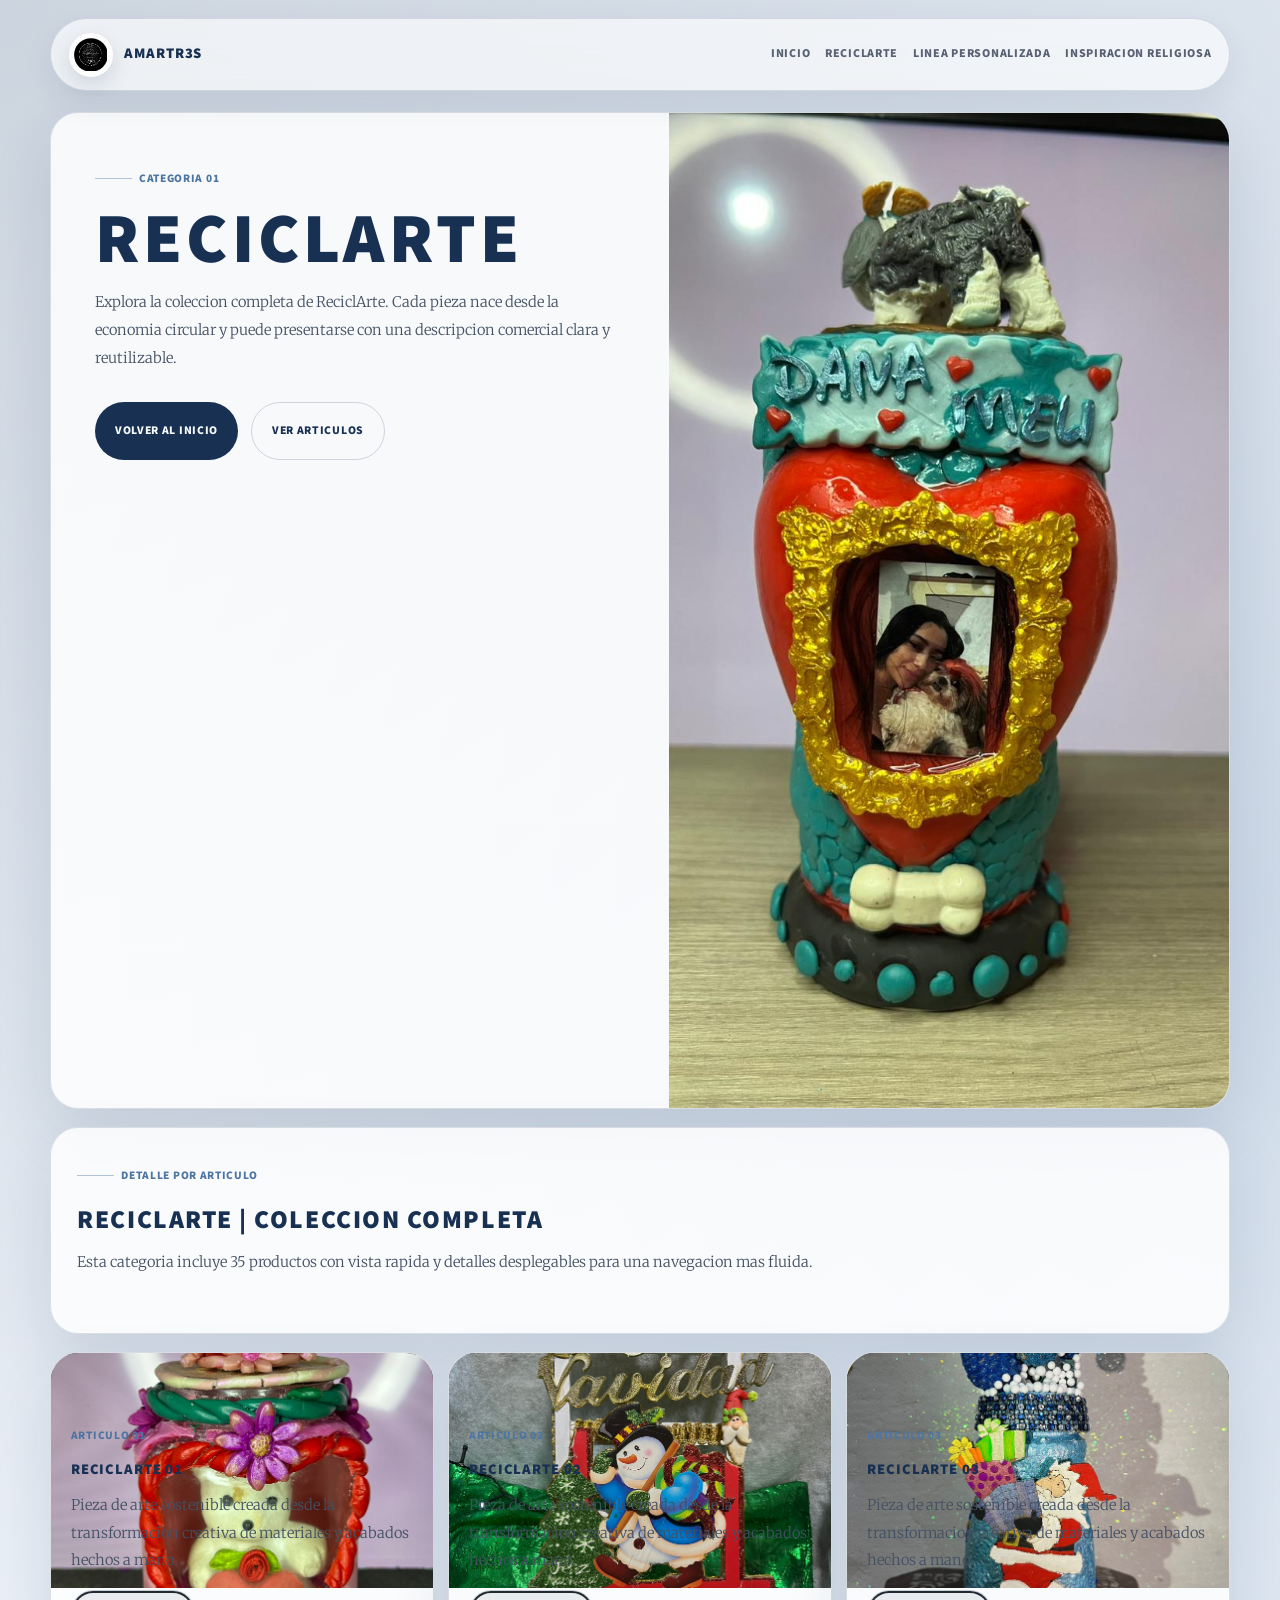
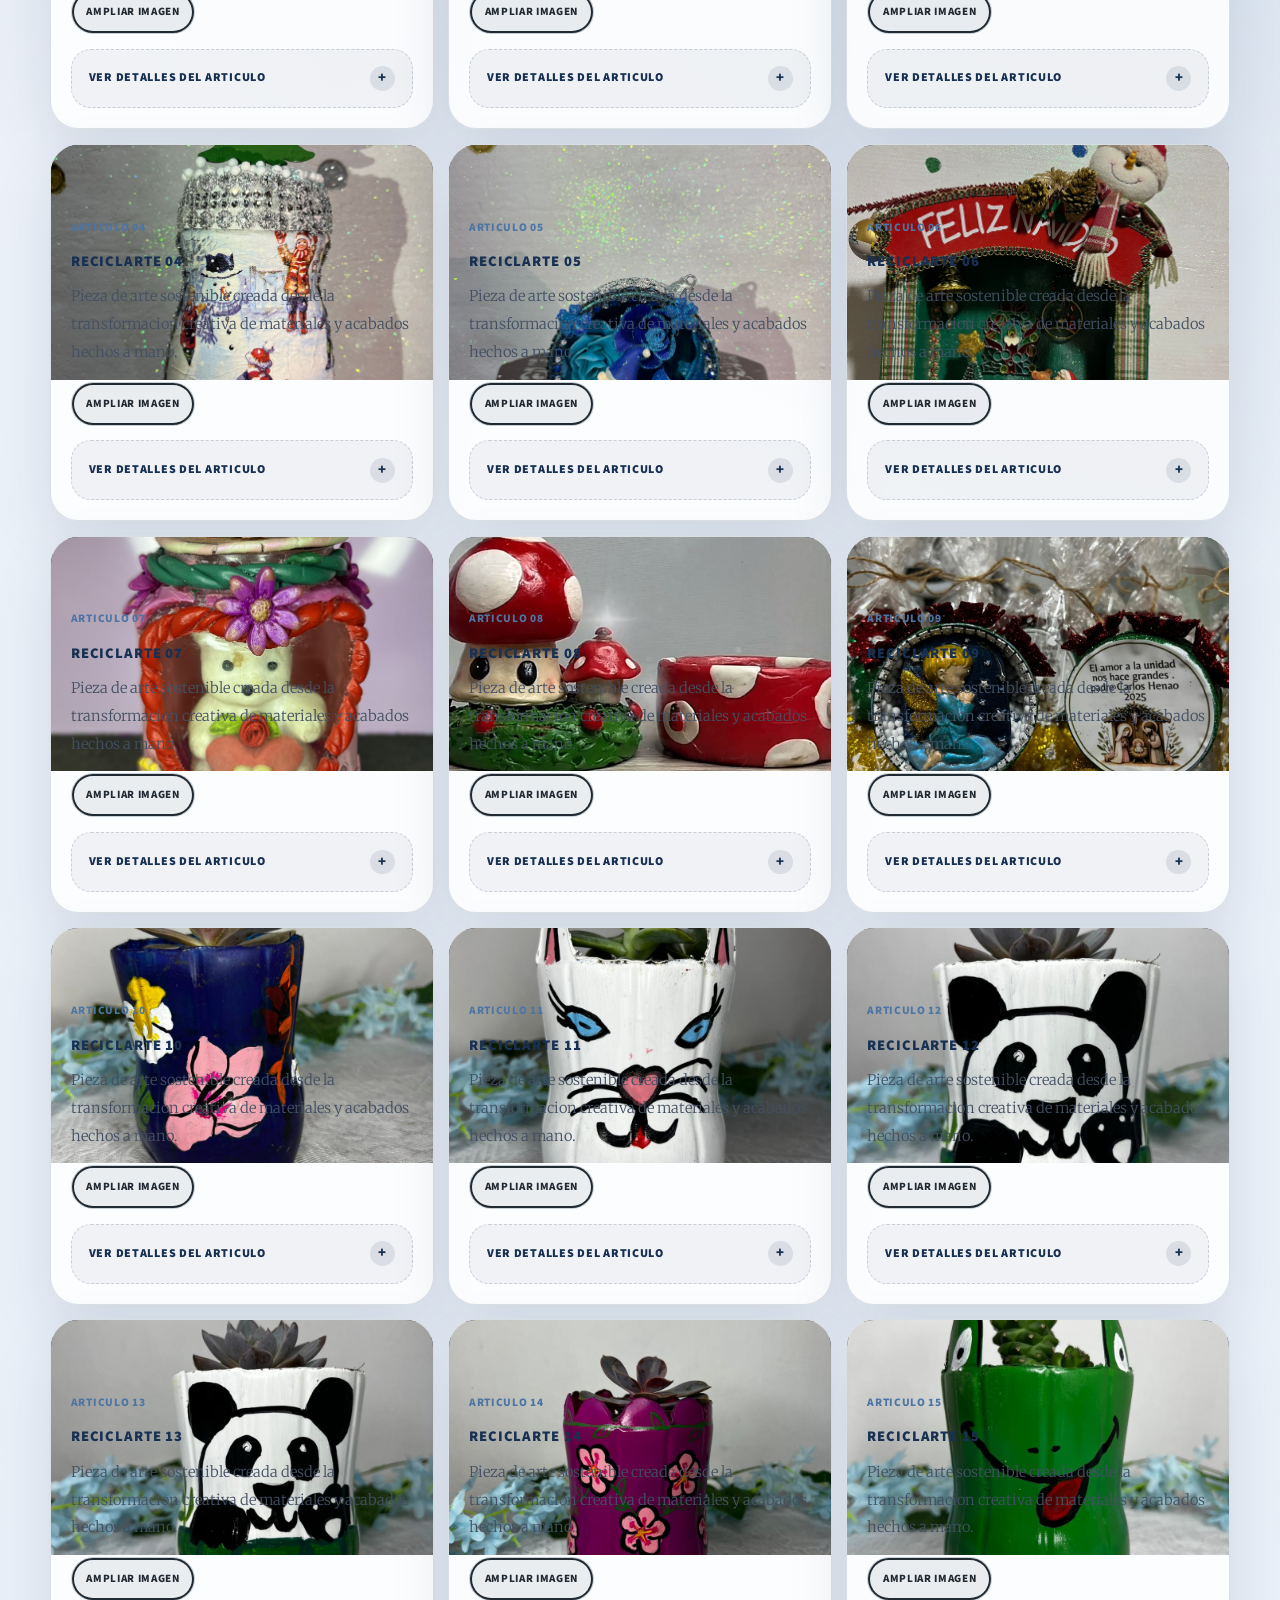
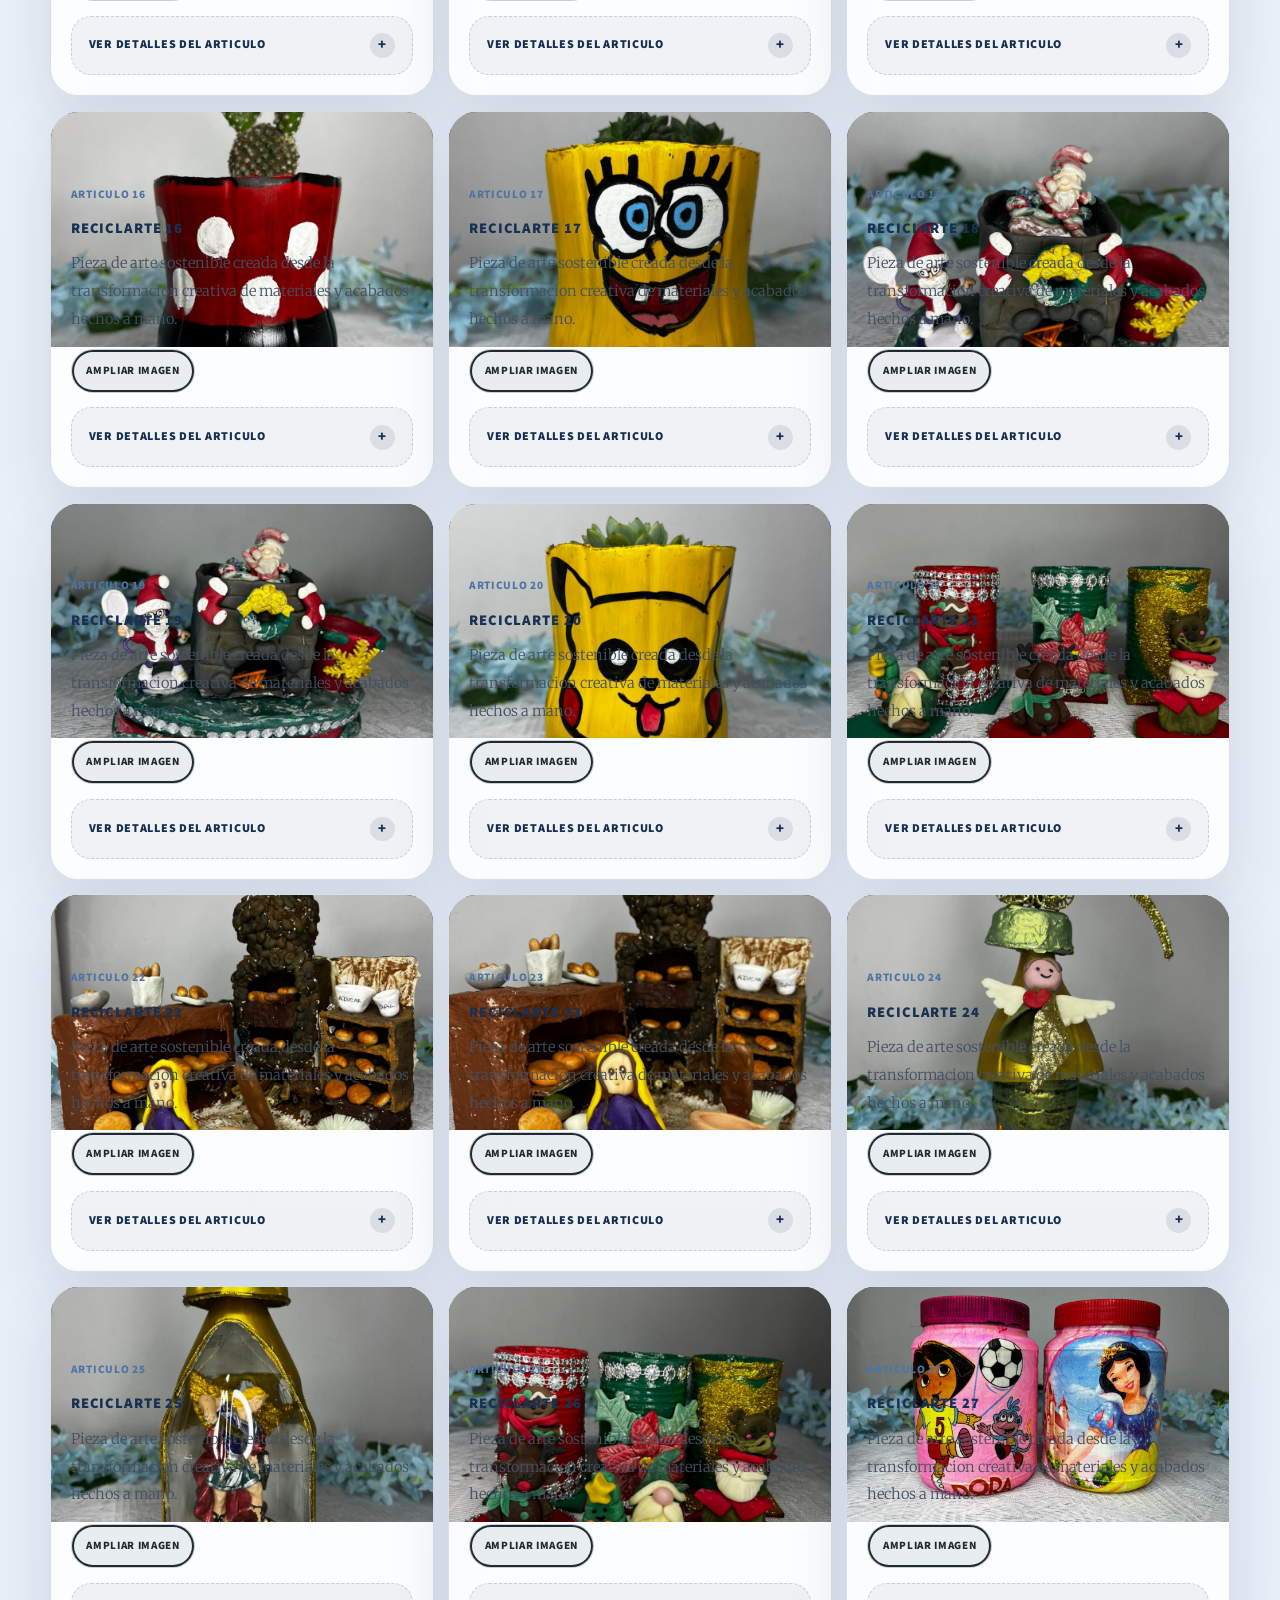
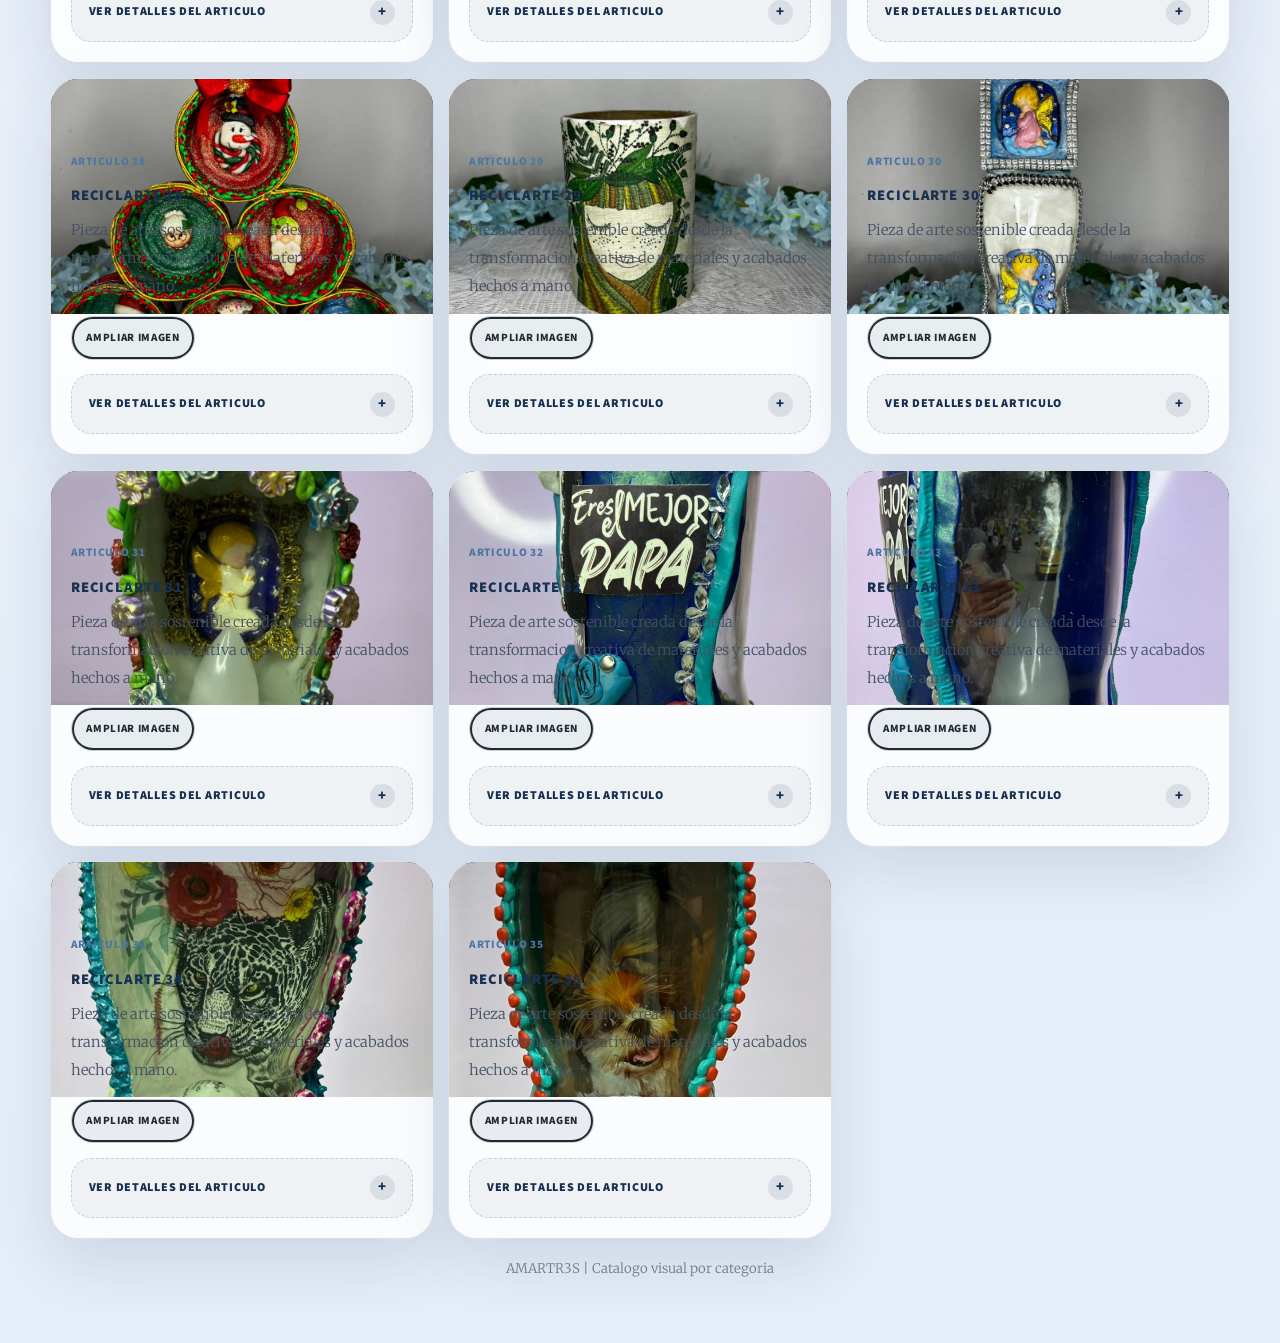
==== catalogo.html @ 3b6bc99e "Refine product details flow" ====
<!DOCTYPE HTML>
<html>
    <head>
        <title>AMARTR3S | Catalogo</title>
        <meta charset="utf-8" />
        <meta name="viewport" content="width=device-width, initial-scale=1, user-scalable=no" />
        <meta
            name="description"
            content="Catalogos por categoria de AMARTR3S con galeria completa y espacio para describir cada articulo."
        />
        <link rel="stylesheet" href="assets/css/main.css" />
        <noscript><link rel="stylesheet" href="assets/css/noscript.css" /></noscript>
        <style>
            :root {
                --bg-top: #eef3f9;
                --bg-bottom: #e5edf8;
                --navy: #183153;
                --blue: #4d75a3;
                --ink: #1e2430;
                --muted: #596273;
                --card: rgba(255, 255, 255, 0.84);
                --line: rgba(24, 49, 83, 0.14);
                --shadow: 0 24px 60px rgba(24, 49, 83, 0.12);
                --radius: 28px;
            }

            html {
                scroll-behavior: smooth;
            }

            body {
                background:
                    radial-gradient(circle at top left, rgba(24, 49, 83, 0.16), transparent 28%),
                    radial-gradient(circle at right 15%, rgba(77, 117, 163, 0.18), transparent 26%),
                    linear-gradient(180deg, var(--bg-top) 0%, var(--bg-bottom) 100%);
                color: var(--ink);
            }

            body,
            input,
            textarea {
                font-family: "Merriweather", Georgia, serif;
            }

            h1,
            h2,
            h3,
            h4,
            .brand,
            .nav-link,
            .section-tag,
            .item-index,
            .back-link {
                font-family: "Source Sans Pro", Helvetica, sans-serif;
                letter-spacing: 0.06em;
                text-transform: uppercase;
            }

            a {
                border-bottom: 0;
            }

            p {
                text-align: left;
            }

            #wrapper {
                background: transparent;
            }

            .shell {
                width: min(1180px, calc(100% - 2.2rem));
                margin: 0 auto;
                padding: 1.2rem 0 4rem 0;
            }

            .topbar {
                display: flex;
                align-items: center;
                justify-content: space-between;
                flex-wrap: wrap;
                gap: 1rem;
                margin-bottom: 1.4rem;
                padding: 0.95rem 1.2rem;
                border: 1px solid var(--line);
                border-radius: 999px;
                background: rgba(255, 255, 255, 0.64);
                backdrop-filter: blur(12px);
                box-shadow: 0 12px 30px rgba(24, 49, 83, 0.08);
            }

            .brand {
                display: inline-flex;
                align-items: center;
                gap: 0.8rem;
                color: var(--navy);
                font-size: 1rem;
                font-weight: 900;
            }

            .brand img {
                width: 3rem;
                height: 3rem;
                object-fit: contain;
                border-radius: 999px;
                background: rgba(255, 255, 255, 0.85);
                padding: 0.35rem;
                box-shadow: 0 8px 20px rgba(24, 49, 83, 0.14);
            }

            .nav {
                display: flex;
                gap: 1rem;
                flex-wrap: wrap;
                justify-content: flex-end;
            }

            .nav-link {
                color: var(--muted);
                font-size: 0.82rem;
                font-weight: 800;
            }

            .nav-link:hover {
                color: var(--navy);
            }

            .hero,
            .intro-card,
            .item-card {
                background: var(--card);
                border: 1px solid var(--line);
                border-radius: var(--radius);
                box-shadow: var(--shadow);
            }

            .hero {
                display: grid;
                grid-template-columns: 1.05fr 0.95fr;
                overflow: hidden;
                margin-bottom: 1.25rem;
            }

            .hero-copy {
                padding: 3rem;
            }

            .hero-cover img {
                width: 100%;
                height: 100%;
                min-height: 24rem;
                object-fit: cover;
                display: block;
            }

            .section-tag {
                display: inline-flex;
                align-items: center;
                gap: 0.5rem;
                margin-bottom: 1rem;
                color: var(--blue);
                font-size: 0.78rem;
                font-weight: 800;
            }

            .section-tag:before {
                content: "";
                width: 2.5rem;
                height: 1px;
                background: rgba(77, 117, 163, 0.42);
            }

            .hero h1 {
                margin-bottom: 1rem;
                color: var(--navy);
                font-size: clamp(2.3rem, 6vw, 4.8rem);
                line-height: 0.96;
            }

            .hero p,
            .intro-card p,
            .item-card p,
            .detail-points li {
                color: #435063;
                line-height: 1.9;
            }

            .hero-actions {
                display: flex;
                gap: 0.9rem;
                flex-wrap: wrap;
                margin-top: 1.6rem;
            }

            .back-link {
                display: inline-flex;
                align-items: center;
                justify-content: center;
                padding: 0.95rem 1.35rem;
                border-radius: 999px;
                background: var(--navy);
                color: #f8fbff;
                font-size: 0.8rem;
                font-weight: 800;
            }

            .back-link.secondary {
                background: transparent;
                color: var(--navy);
                border: 1px solid rgba(24, 49, 83, 0.18);
            }

            .intro-card {
                padding: 1.8rem;
                margin-bottom: 1.25rem;
            }

            .items-grid {
                display: grid;
                grid-template-columns: repeat(3, minmax(0, 1fr));
                gap: 1rem;
            }

            .item-card {
                overflow: hidden;
                transition: transform 0.2s ease, box-shadow 0.2s ease;
            }

            .item-card:hover {
                transform: translateY(-4px);
                box-shadow: 0 22px 48px rgba(24, 49, 83, 0.16);
            }

            .item-media {
                display: block;
                width: 100%;
                padding: 0;
                border: 0;
                background: transparent;
                cursor: zoom-in;
            }

            .item-card img {
                width: 100%;
                height: 16rem;
                object-fit: cover;
                display: block;
            }

            .item-media:hover img,
            .item-media:focus img {
                transform: scale(1.02);
            }

            .item-body {
                padding: 1.35rem;
            }

            .item-index {
                display: inline-block;
                margin-bottom: 0.7rem;
                color: var(--blue);
                font-size: 0.78rem;
                font-weight: 800;
            }

            .item-card h3 {
                margin-bottom: 0.7rem;
                color: var(--navy);
                font-size: 1rem;
            }

            .item-summary {
                margin: 0;
                color: #4d5c72;
            }

            .item-actions {
                display: flex;
                flex-wrap: wrap;
                gap: 0.75rem;
                margin-top: 1rem;
            }

            .item-view {
                display: inline-flex;
                align-items: center;
                justify-content: center;
                padding: 0.8rem 1rem;
                border-radius: 999px;
                border: 1px solid rgba(24, 49, 83, 0.16);
                background: rgba(24, 49, 83, 0.08);
                color: var(--navy);
                font-family: "Source Sans Pro", Helvetica, sans-serif;
                font-size: 0.76rem;
                font-weight: 800;
                letter-spacing: 0.06em;
                text-transform: uppercase;
                cursor: pointer;
            }

            .item-view:hover,
            .item-view:focus {
                background: rgba(24, 49, 83, 0.14);
            }

            .item-details {
                margin-top: 1rem;
                border-radius: 20px;
                background: rgba(24, 49, 83, 0.05);
                border: 1px dashed rgba(24, 49, 83, 0.18);
                overflow: hidden;
            }

            .item-details summary {
                display: flex;
                align-items: center;
                justify-content: space-between;
                gap: 0.75rem;
                padding: 1rem 1.15rem;
                cursor: pointer;
                color: var(--navy);
                font-size: 0.82rem;
                font-weight: 900;
                font-family: "Source Sans Pro", Helvetica, sans-serif;
                letter-spacing: 0.06em;
                text-transform: uppercase;
            }

            .item-details summary::-webkit-details-marker {
                display: none;
            }

            .item-details summary::after {
                content: "+";
                flex-shrink: 0;
                width: 1.7rem;
                height: 1.7rem;
                border-radius: 999px;
                background: rgba(24, 49, 83, 0.1);
                display: inline-flex;
                align-items: center;
                justify-content: center;
                font-size: 1rem;
                line-height: 1;
            }

            .item-details[open] summary::after {
                content: "-";
            }

            .detail-points {
                margin: 0;
                padding: 0 1.2rem 1.15rem 2.2rem;
            }

            .detail-points li {
                margin-bottom: 0.65rem;
            }

            .detail-points li:last-child {
                margin-bottom: 0;
            }

            .modal-shell {
                position: fixed;
                inset: 0;
                display: none;
                align-items: center;
                justify-content: center;
                padding: 1.2rem;
                background: rgba(10, 18, 34, 0.74);
                z-index: 1000;
            }

            .modal-shell.active {
                display: flex;
            }

            .modal-panel {
                width: min(1180px, 100%);
                max-height: calc(100vh - 2.4rem);
                display: grid;
                grid-template-columns: 1.18fr 0.82fr;
                overflow: hidden;
                border-radius: 32px;
                background: rgba(255, 255, 255, 0.96);
                box-shadow: 0 30px 80px rgba(8, 14, 28, 0.34);
            }

            .modal-visual {
                background: #0f1f37;
                display: flex;
                align-items: center;
                justify-content: center;
                padding: 1rem;
            }

            .modal-visual img {
                width: 100%;
                height: 100%;
                max-height: calc(100vh - 5rem);
                object-fit: contain;
                border-radius: 24px;
            }

            .modal-copy {
                padding: 1.8rem;
                overflow: auto;
                position: relative;
            }

            .modal-close {
                position: absolute;
                top: 1rem;
                right: 1rem;
                width: 2.5rem;
                height: 2.5rem;
                border: 0;
                border-radius: 999px;
                background: rgba(24, 49, 83, 0.1);
                color: var(--navy);
                font-size: 1.2rem;
                cursor: pointer;
            }

            .modal-copy h2 {
                margin-bottom: 0.8rem;
                color: var(--navy);
            }

            .modal-copy p {
                color: #48576d;
            }

            .detail-list {
                display: grid;
                gap: 0.85rem;
                margin-top: 1.2rem;
            }

            .detail-box {
                padding: 1rem 1.1rem;
                border-radius: 20px;
                background: rgba(24, 49, 83, 0.05);
                border: 1px solid rgba(24, 49, 83, 0.1);
            }

            .detail-box h4 {
                margin-bottom: 0.45rem;
                color: var(--navy);
                font-size: 0.82rem;
                font-weight: 900;
            }

            .footer-note {
                padding-top: 1rem;
                color: rgba(30, 36, 48, 0.56);
                text-align: center;
                font-size: 0.9rem;
            }

            @media screen and (max-width: 1080px) {
                .items-grid {
                    grid-template-columns: repeat(2, minmax(0, 1fr));
                }
            }

            @media screen and (max-width: 900px) {
                .hero {
                    grid-template-columns: 1fr;
                }

                .hero-copy {
                    padding: 2rem;
                }

                .modal-panel {
                    grid-template-columns: 1fr;
                }

                .modal-visual img {
                    max-height: 44vh;
                }
            }

            @media screen and (max-width: 640px) {
                .shell {
                    width: min(100% - 1.1rem, 1180px);
                }

                .topbar {
                    border-radius: 26px;
                    padding: 1rem;
                    justify-content: center;
                }

                .nav {
                    justify-content: center;
                }

                .items-grid {
                    grid-template-columns: 1fr;
                }

                .item-card img,
                .hero-cover img {
                    height: 13rem;
                    min-height: 13rem;
                }
            }
        </style>
    </head>
    <body class="is-preload">
        <div id="wrapper">
            <div class="shell">
                <header class="topbar">
                    <a class="brand" href="index.html">
                        <img src="images/Logo/AMARTR3S.png" alt="Logo AMARTR3S" />
                        <span>AMARTR3S</span>
                    </a>
                    <nav class="nav">
                        <a class="nav-link" href="index.html">Inicio</a>
                        <a class="nav-link" href="catalogo.html?categoria=reciclarte">ReciclArte</a>
                        <a class="nav-link" href="catalogo.html?categoria=personalizada">Linea personalizada</a>
                        <a class="nav-link" href="catalogo.html?categoria=religiosa">Inspiracion religiosa</a>
                    </nav>
                </header>

                <main>
                    <section class="hero">
                        <div class="hero-copy">
                            <span class="section-tag" id="heroTag">Categoria</span>
                            <h1 id="heroTitle">Catalogo AMARTR3S</h1>
                            <p id="heroText">
                                Aqui se mostraran todas las piezas de la categoria seleccionada.
                            </p>
                            <div class="hero-actions">
                                <a class="back-link" href="index.html">Volver al inicio</a>
                                <a class="back-link secondary" href="#articulos">Ver articulos</a>
                            </div>
                        </div>
                        <div class="hero-cover">
                            <img id="heroImage" src="images/Logo/AMARTR3S.png" alt="Portada del catalogo" />
                        </div>
                    </section>

                    <section class="intro-card">
                        <span class="section-tag">Detalle por articulo</span>
                        <h2 id="introTitle" style="margin-bottom: 0.8rem; color: var(--navy);">Coleccion completa</h2>
                        <p id="introText">
                            Cada producto presenta una vista mas ligera y te permite desplegar
                            sus detalles solo cuando quieras revisar mas informacion.
                        </p>
                    </section>

                    <section id="articulos" class="items-grid"></section>
                </main>

                <div class="modal-shell" id="imageModal" aria-hidden="true">
                    <div class="modal-panel">
                        <div class="modal-visual">
                            <img id="modalImage" src="" alt="" />
                        </div>
                        <div class="modal-copy">
                            <button class="modal-close" id="modalClose" type="button" aria-label="Cerrar">×</button>
                            <span class="section-tag" id="modalTag">Articulo</span>
                            <h2 id="modalTitle">Detalle</h2>
                            <p id="modalSummary"></p>
                            <div class="detail-list">
                                <div class="detail-box">
                                    <h4>Materiales</h4>
                                    <p id="modalMaterials"></p>
                                </div>
                                <div class="detail-box">
                                    <h4>Presentacion</h4>
                                    <p id="modalPresentation"></p>
                                </div>
                                <div class="detail-box">
                                    <h4>Personalizacion</h4>
                                    <p id="modalCustomization"></p>
                                </div>
                                <div class="detail-box">
                                    <h4>Nota editable</h4>
                                    <p id="modalNote"></p>
                                </div>
                            </div>
                        </div>
                    </div>
                </div>

                <div class="footer-note">
                    AMARTR3S | Catalogo visual por categoria
                </div>
            </div>
        </div>

        <script src="assets/js/catalog-data.js"></script>
        <script>
            var categories = window.AMARTR3S_DATA.categories;
            var params = new URLSearchParams(window.location.search);
            var categoryKey = params.get("categoria") || "reciclarte";
            var activeCatalog = categories[categoryKey] || categories.reciclarte;

            document.title = "AMARTR3S | " + activeCatalog.title;
            document.getElementById("heroTag").textContent = activeCatalog.tag;
            document.getElementById("heroTitle").textContent = activeCatalog.title;
            document.getElementById("heroText").textContent = activeCatalog.description;
            document.getElementById("introTitle").textContent = activeCatalog.title + " | Coleccion completa";
            document.getElementById("introText").textContent =
                "Esta categoria incluye " +
                activeCatalog.items.length +
                " productos con vista rapida y detalles desplegables para una navegacion mas fluida.";
            document.getElementById("heroImage").src = activeCatalog.cover;
            document.getElementById("heroImage").alt = "Portada " + activeCatalog.title;

            var itemsGrid = document.getElementById("articulos");
            var modal = document.getElementById("imageModal");
            var modalClose = document.getElementById("modalClose");
            var modalImage = document.getElementById("modalImage");
            var modalTag = document.getElementById("modalTag");
            var modalTitle = document.getElementById("modalTitle");
            var modalSummary = document.getElementById("modalSummary");
            var modalMaterials = document.getElementById("modalMaterials");
            var modalPresentation = document.getElementById("modalPresentation");
            var modalCustomization = document.getElementById("modalCustomization");
            var modalNote = document.getElementById("modalNote");

            function openModal(item, index) {
                modal.classList.add("active");
                modal.setAttribute("aria-hidden", "false");
                modalImage.src = item.file;
                modalImage.alt = item.name;
                modalTag.textContent = "Articulo " + String(index + 1).padStart(2, "0");
                modalTitle.textContent = item.name;
                modalSummary.textContent = item.summary;
                modalMaterials.textContent = item.materials;
                modalPresentation.textContent = item.presentation;
                modalCustomization.textContent = item.customization;
                modalNote.textContent = item.note;
            }

            function closeModal() {
                modal.classList.remove("active");
                modal.setAttribute("aria-hidden", "true");
                modalImage.src = "";
            }

            activeCatalog.items.forEach(function (item, index) {
                var article = document.createElement("article");
                article.className = "item-card";

                article.innerHTML =
                    '<button class="item-media" type="button" aria-label="Ampliar imagen de ' +
                    item.name +
                    '">' +
                    '<img src="' +
                    item.file +
                    '" alt="' +
                    item.name +
                    '" />' +
                    "</button>" +
                    '<div class="item-body">' +
                    '<span class="item-index">Articulo ' +
                    String(index + 1).padStart(2, "0") +
                    "</span>" +
                    "<h3>" +
                    item.name +
                    "</h3>" +
                    '<p class="item-summary">' +
                    item.summary +
                    "</p>" +
                    '<div class="item-actions">' +
                    '<button class="item-view" type="button">Ampliar imagen</button>' +
                    "</div>" +
                    '<details class="item-details">' +
                    "<summary>Ver detalles del articulo</summary>" +
                    '<ul class="detail-points">' +
                    "<li>" +
                    item.materials +
                    "</li>" +
                    "<li>" +
                    item.presentation +
                    "</li>" +
                    "<li>" +
                    item.customization +
                    "</li>" +
                    "<li>" +
                    item.note +
                    "</li>" +
                    "</ul>" +
                    "</details>" +
                    "</div>";

                article.querySelector(".item-media").addEventListener("click", function () {
                    openModal(item, index);
                });

                article.querySelector(".item-view").addEventListener("click", function () {
                    openModal(item, index);
                });

                itemsGrid.appendChild(article);
            });

            modalClose.addEventListener("click", closeModal);

            modal.addEventListener("click", function (event) {
                if (event.target === modal) {
                    closeModal();
                }
            });

            document.addEventListener("keydown", function (event) {
                if (event.key === "Escape" && modal.classList.contains("active")) {
                    closeModal();
                }
            });
        </script>

        <script src="assets/js/jquery.min.js"></script>
        <script src="assets/js/jquery.scrollex.min.js"></script>
        <script src="assets/js/jquery.scrolly.min.js"></script>
        <script src="assets/js/browser.min.js"></script>
        <script src="assets/js/breakpoints.min.js"></script>
        <script src="assets/js/util.js"></script>
        <script src="assets/js/main.js"></script>
    </body>
</html>
---- assets/css/main.css ----
@import url(fontawesome-all.min.css);
@import url("https://fonts.googleapis.com/css?family=Merriweather:300,700,300italic,700italic|Source+Sans+Pro:900");

/*
	Massively by HTML5 UP
	html5up.net | @ajlkn
	Free for personal and commercial use under the CCA 3.0 license (html5up.net/license)
*/

html, body, div, span, applet, object,
iframe, h1, h2, h3, h4, h5, h6, p, blockquote,
pre, a, abbr, acronym, address, big, cite,
code, del, dfn, em, img, ins, kbd, q, s, samp,
small, strike, strong, sub, sup, tt, var, b,
u, i, center, dl, dt, dd, ol, ul, li, fieldset,
form, label, legend, table, caption, tbody,
tfoot, thead, tr, th, td, article, aside,
canvas, details, embed, figure, figcaption,
footer, header, hgroup, menu, nav, output, ruby,
section, summary, time, mark, audio, video {
	margin: 0;
	padding: 0;
	border: 0;
	font-size: 100%;
	font: inherit;
	vertical-align: baseline;}

article, aside, details, figcaption, figure,
footer, header, hgroup, menu, nav, section {
	display: block;}

body {
	line-height: 1;
}

ol, ul {
	list-style: none;
}

blockquote, q {
	quotes: none;
}

	blockquote:before, blockquote:after, q:before, q:after {
		content: '';
		content: none;
	}

table {
	border-collapse: collapse;
	border-spacing: 0;
}

body {
	-webkit-text-size-adjust: none;
}

mark {
	background-color: transparent;
	color: inherit;
}

input::-moz-focus-inner {
	border: 0;
	padding: 0;
}

input, select, textarea {
	-moz-appearance: none;
	-webkit-appearance: none;
	-ms-appearance: none;
	appearance: none;
}

/* Basic */

	@-ms-viewport {
		width: device-width;
	}

	body {
		-ms-overflow-style: scrollbar;
	}

	@media screen and (max-width: 480px) {

		html, body {
			min-width: 320px;
		}

	}

	html {
		box-sizing: border-box;
	}

	*, *:before, *:after {
		box-sizing: inherit;
	}

	body {
		background-color: #1e252d;
	}

		body.is-preload *, body.is-preload *:before, body.is-preload *:after {
			-moz-animation: none !important;
			-webkit-animation: none !important;
			-ms-animation: none !important;
			animation: none !important;
			-moz-transition: none !important;
			-webkit-transition: none !important;
			-ms-transition: none !important;
			transition: none !important;
		}

/* Type */

	html {
		font-size: 16pt;
	}

		@media screen and (max-width: 1680px) {

			html {
				font-size: 12pt;
			}

		}

		@media screen and (max-width: 1280px) {

			html {
				font-size: 11pt;
			}

		}

		@media screen and (max-width: 360px) {

			html {
				font-size: 10pt;
			}

		}

	body {
		color: #212931;
	}

	body, input, select, textarea {
		font-family: "Merriweather", Georgia, serif;
		font-weight: 300;
		font-size: 1rem;
		line-height: 2.375;
	}

	a {
		-moz-transition: color 0.2s ease-in-out, background-color 0.2s ease-in-out, border-color 0.2s ease-in-out, box-shadow 0.2s ease-in-out;
		-webkit-transition: color 0.2s ease-in-out, background-color 0.2s ease-in-out, border-color 0.2s ease-in-out, box-shadow 0.2s ease-in-out;
		-ms-transition: color 0.2s ease-in-out, background-color 0.2s ease-in-out, border-color 0.2s ease-in-out, box-shadow 0.2s ease-in-out;
		transition: color 0.2s ease-in-out, background-color 0.2s ease-in-out, border-color 0.2s ease-in-out, box-shadow 0.2s ease-in-out;
		border-bottom: dotted 1px;
		text-decoration: none;
	}

		a:hover {
			border-bottom-color: transparent;
		}

	strong, b {
		font-weight: 600;
	}

	em, i {
		font-style: italic;
	}

	p {
		text-align: justify;
		margin: 0 0 2rem 0;
	}

	h1, h2, h3, h4, h5, h6 {
		font-family: "Source Sans Pro", Helvetica, sans-serif;
		font-weight: 900;
		line-height: 1.5;
		letter-spacing: 0.075em;
		text-transform: uppercase;
		margin: 0 0 1rem 0;
	}

		h1 a, h2 a, h3 a, h4 a, h5 a, h6 a {
			border-bottom: 0;
			color: inherit;
			text-decoration: none;
		}

	h1 {
		font-size: 4rem;
		line-height: 1.1;
		margin: 0 0 2rem 0;
	}

	h2 {
		font-size: 1.75rem;
		line-height: 1.3;
		margin: 0 0 1.5rem 0;
	}

	h3 {
		font-size: 1.25rem;
		margin: 0 0 1.5rem 0;
	}

	h4 {
		font-size: 1rem;
	}

	h5 {
		font-size: 0.9rem;
	}

	h6 {
		font-size: 0.8rem;
	}

	sub {
		font-size: 0.8rem;
		position: relative;
		top: 0.5rem;
	}

	sup {
		font-size: 0.8rem;
		position: relative;
		top: -0.5rem;
	}

	blockquote {
		border-left: solid 4px;
		font-style: italic;
		margin: 0 0 2rem 0;
		padding: 0.5rem 0 0.5rem 2rem;
	}

	code {
		border: solid 2px;
		font-family: "Courier New", monospace;
		font-size: 0.9rem;
		margin: 0 0.25rem;
		padding: 0.25rem 0.65rem;
	}

	pre {
		-webkit-overflow-scrolling: touch;
		font-family: "Courier New", monospace;
		font-size: 0.9rem;
		margin: 0 0 2rem 0;
	}

		pre code {
			display: block;
			line-height: 1.75;
			padding: 1rem 1.5rem;
			overflow-x: auto;
		}

	hr {
		border: 0;
		border-bottom: solid 2px;
		margin: 3rem 0;
	}

		hr.major {
			margin: 5rem 0;
		}

	.align-left {
		text-align: left;
	}

	.align-center {
		text-align: center;
	}

	.align-right {
		text-align: right;
	}

	input, select, textarea {
		color: #212931;
	}

	a {
		color: #212931;
		border-bottom-color: rgba(33, 41, 49, 0.5);
	}

		a:hover {
			border-bottom-color: transparent;
			color: #18bfef !important;
		}

	strong, b {
		color: #212931;
	}

	h1, h2, h3, h4, h5, h6 {
		color: #212931;
	}

	blockquote {
		border-left-color: #eeeeee;
	}

	code {
		background: rgba(220, 220, 220, 0.25);
		border-color: #eeeeee;
	}

	hr {
		border-bottom-color: #eeeeee;
	}

/* Row */

	.row {
		display: flex;
		flex-wrap: wrap;
		box-sizing: border-box;
		align-items: stretch;
	}

		.row > * {
			box-sizing: border-box;
		}

		.row.gtr-uniform > * > :last-child {
			margin-bottom: 0;
		}

		.row.aln-left {
			justify-content: flex-start;
		}

		.row.aln-center {
			justify-content: center;
		}

		.row.aln-right {
			justify-content: flex-end;
		}

		.row.aln-top {
			align-items: flex-start;
		}

		.row.aln-middle {
			align-items: center;
		}

		.row.aln-bottom {
			align-items: flex-end;
		}

		.row > .imp {
			order: -1;
		}

		.row > .col-1 {
			width: 8.33333%;
		}

		.row > .off-1 {
			margin-left: 8.33333%;
		}

		.row > .col-2 {
			width: 16.66667%;
		}

		.row > .off-2 {
			margin-left: 16.66667%;
		}

		.row > .col-3 {
			width: 25%;
		}

		.row > .off-3 {
			margin-left: 25%;
		}

		.row > .col-4 {
			width: 33.33333%;
		}

		.row > .off-4 {
			margin-left: 33.33333%;
		}

		.row > .col-5 {
			width: 41.66667%;
		}

		.row > .off-5 {
			margin-left: 41.66667%;
		}

		.row > .col-6 {
			width: 50%;
		}

		.row > .off-6 {
			margin-left: 50%;
		}

		.row > .col-7 {
			width: 58.33333%;
		}

		.row > .off-7 {
			margin-left: 58.33333%;
		}

		.row > .col-8 {
			width: 66.66667%;
		}

		.row > .off-8 {
			margin-left: 66.66667%;
		}

		.row > .col-9 {
			width: 75%;
		}

		.row > .off-9 {
			margin-left: 75%;
		}

		.row > .col-10 {
			width: 83.33333%;
		}

		.row > .off-10 {
			margin-left: 83.33333%;
		}

		.row > .col-11 {
			width: 91.66667%;
		}

		.row > .off-11 {
			margin-left: 91.66667%;
		}

		.row > .col-12 {
			width: 100%;
		}

		.row > .off-12 {
			margin-left: 100%;
		}

		.row.gtr-0 {
			margin-top: 0;
			margin-left: 0rem;
		}

			.row.gtr-0 > * {
				padding: 0 0 0 0rem;
			}

			.row.gtr-0.gtr-uniform {
				margin-top: 0rem;
			}

				.row.gtr-0.gtr-uniform > * {
					padding-top: 0rem;
				}

		.row.gtr-25 {
			margin-top: 0;
			margin-left: -0.375rem;
		}

			.row.gtr-25 > * {
				padding: 0 0 0 0.375rem;
			}

			.row.gtr-25.gtr-uniform {
				margin-top: -0.375rem;
			}

				.row.gtr-25.gtr-uniform > * {
					padding-top: 0.375rem;
				}

		.row.gtr-50 {
			margin-top: 0;
			margin-left: -0.75rem;
		}

			.row.gtr-50 > * {
				padding: 0 0 0 0.75rem;
			}

			.row.gtr-50.gtr-uniform {
				margin-top: -0.75rem;
			}

				.row.gtr-50.gtr-uniform > * {
					padding-top: 0.75rem;
				}

		.row {
			margin-top: 0;
			margin-left: -1.5rem;
		}

			.row > * {
				padding: 0 0 0 1.5rem;
			}

			.row.gtr-uniform {
				margin-top: -1.5rem;
			}

				.row.gtr-uniform > * {
					padding-top: 1.5rem;
				}

		.row.gtr-150 {
			margin-top: 0;
			margin-left: -2.25rem;
		}

			.row.gtr-150 > * {
				padding: 0 0 0 2.25rem;
			}

			.row.gtr-150.gtr-uniform {
				margin-top: -2.25rem;
			}

				.row.gtr-150.gtr-uniform > * {
					padding-top: 2.25rem;
				}

		.row.gtr-200 {
			margin-top: 0;
			margin-left: -3rem;
		}

			.row.gtr-200 > * {
				padding: 0 0 0 3rem;
			}

			.row.gtr-200.gtr-uniform {
				margin-top: -3rem;
			}

				.row.gtr-200.gtr-uniform > * {
					padding-top: 3rem;
				}

		@media screen and (max-width: 1680px) {

			.row {
				display: flex;
				flex-wrap: wrap;
				box-sizing: border-box;
				align-items: stretch;
			}

				.row > * {
					box-sizing: border-box;
				}

				.row.gtr-uniform > * > :last-child {
					margin-bottom: 0;
				}

				.row.aln-left {
					justify-content: flex-start;
				}

				.row.aln-center {
					justify-content: center;
				}

				.row.aln-right {
					justify-content: flex-end;
				}

				.row.aln-top {
					align-items: flex-start;
				}

				.row.aln-middle {
					align-items: center;
				}

				.row.aln-bottom {
					align-items: flex-end;
				}

				.row > .imp-xlarge {
					order: -1;
				}

				.row > .col-1-xlarge {
					width: 8.33333%;
				}

				.row > .off-1-xlarge {
					margin-left: 8.33333%;
				}

				.row > .col-2-xlarge {
					width: 16.66667%;
				}

				.row > .off-2-xlarge {
					margin-left: 16.66667%;
				}

				.row > .col-3-xlarge {
					width: 25%;
				}

				.row > .off-3-xlarge {
					margin-left: 25%;
				}

				.row > .col-4-xlarge {
					width: 33.33333%;
				}

				.row > .off-4-xlarge {
					margin-left: 33.33333%;
				}

				.row > .col-5-xlarge {
					width: 41.66667%;
				}

				.row > .off-5-xlarge {
					margin-left: 41.66667%;
				}

				.row > .col-6-xlarge {
					width: 50%;
				}

				.row > .off-6-xlarge {
					margin-left: 50%;
				}

				.row > .col-7-xlarge {
					width: 58.33333%;
				}

				.row > .off-7-xlarge {
					margin-left: 58.33333%;
				}

				.row > .col-8-xlarge {
					width: 66.66667%;
				}

				.row > .off-8-xlarge {
					margin-left: 66.66667%;
				}

				.row > .col-9-xlarge {
					width: 75%;
				}

				.row > .off-9-xlarge {
					margin-left: 75%;
				}

				.row > .col-10-xlarge {
					width: 83.33333%;
				}

				.row > .off-10-xlarge {
					margin-left: 83.33333%;
				}

				.row > .col-11-xlarge {
					width: 91.66667%;
				}

				.row > .off-11-xlarge {
					margin-left: 91.66667%;
				}

				.row > .col-12-xlarge {
					width: 100%;
				}

				.row > .off-12-xlarge {
					margin-left: 100%;
				}

				.row.gtr-0 {
					margin-top: 0;
					margin-left: 0rem;
				}

					.row.gtr-0 > * {
						padding: 0 0 0 0rem;
					}

					.row.gtr-0.gtr-uniform {
						margin-top: 0rem;
					}

						.row.gtr-0.gtr-uniform > * {
							padding-top: 0rem;
						}

				.row.gtr-25 {
					margin-top: 0;
					margin-left: -0.375rem;
				}

					.row.gtr-25 > * {
						padding: 0 0 0 0.375rem;
					}

					.row.gtr-25.gtr-uniform {
						margin-top: -0.375rem;
					}

						.row.gtr-25.gtr-uniform > * {
							padding-top: 0.375rem;
						}

				.row.gtr-50 {
					margin-top: 0;
					margin-left: -0.75rem;
				}

					.row.gtr-50 > * {
						padding: 0 0 0 0.75rem;
					}

					.row.gtr-50.gtr-uniform {
						margin-top: -0.75rem;
					}

						.row.gtr-50.gtr-uniform > * {
							padding-top: 0.75rem;
						}

				.row {
					margin-top: 0;
					margin-left: -1.5rem;
				}

					.row > * {
						padding: 0 0 0 1.5rem;
					}

					.row.gtr-uniform {
						margin-top: -1.5rem;
					}

						.row.gtr-uniform > * {
							padding-top: 1.5rem;
						}

				.row.gtr-150 {
					margin-top: 0;
					margin-left: -2.25rem;
				}

					.row.gtr-150 > * {
						padding: 0 0 0 2.25rem;
					}

					.row.gtr-150.gtr-uniform {
						margin-top: -2.25rem;
					}

						.row.gtr-150.gtr-uniform > * {
							padding-top: 2.25rem;
						}

				.row.gtr-200 {
					margin-top: 0;
					margin-left: -3rem;
				}

					.row.gtr-200 > * {
						padding: 0 0 0 3rem;
					}

					.row.gtr-200.gtr-uniform {
						margin-top: -3rem;
					}

						.row.gtr-200.gtr-uniform > * {
							padding-top: 3rem;
						}

		}

		@media screen and (max-width: 1280px) {

			.row {
				display: flex;
				flex-wrap: wrap;
				box-sizing: border-box;
				align-items: stretch;
			}

				.row > * {
					box-sizing: border-box;
				}

				.row.gtr-uniform > * > :last-child {
					margin-bottom: 0;
				}

				.row.aln-left {
					justify-content: flex-start;
				}

				.row.aln-center {
					justify-content: center;
				}

				.row.aln-right {
					justify-content: flex-end;
				}

				.row.aln-top {
					align-items: flex-start;
				}

				.row.aln-middle {
					align-items: center;
				}

				.row.aln-bottom {
					align-items: flex-end;
				}

				.row > .imp-large {
					order: -1;
				}

				.row > .col-1-large {
					width: 8.33333%;
				}

				.row > .off-1-large {
					margin-left: 8.33333%;
				}

				.row > .col-2-large {
					width: 16.66667%;
				}

				.row > .off-2-large {
					margin-left: 16.66667%;
				}

				.row > .col-3-large {
					width: 25%;
				}

				.row > .off-3-large {
					margin-left: 25%;
				}

				.row > .col-4-large {
					width: 33.33333%;
				}

				.row > .off-4-large {
					margin-left: 33.33333%;
				}

				.row > .col-5-large {
					width: 41.66667%;
				}

				.row > .off-5-large {
					margin-left: 41.66667%;
				}

				.row > .col-6-large {
					width: 50%;
				}

				.row > .off-6-large {
					margin-left: 50%;
				}

				.row > .col-7-large {
					width: 58.33333%;
				}

				.row > .off-7-large {
					margin-left: 58.33333%;
				}

				.row > .col-8-large {
					width: 66.66667%;
				}

				.row > .off-8-large {
					margin-left: 66.66667%;
				}

				.row > .col-9-large {
					width: 75%;
				}

				.row > .off-9-large {
					margin-left: 75%;
				}

				.row > .col-10-large {
					width: 83.33333%;
				}

				.row > .off-10-large {
					margin-left: 83.33333%;
				}

				.row > .col-11-large {
					width: 91.66667%;
				}

				.row > .off-11-large {
					margin-left: 91.66667%;
				}

				.row > .col-12-large {
					width: 100%;
				}

				.row > .off-12-large {
					margin-left: 100%;
				}

				.row.gtr-0 {
					margin-top: 0;
					margin-left: 0rem;
				}

					.row.gtr-0 > * {
						padding: 0 0 0 0rem;
					}

					.row.gtr-0.gtr-uniform {
						margin-top: 0rem;
					}

						.row.gtr-0.gtr-uniform > * {
							padding-top: 0rem;
						}

				.row.gtr-25 {
					margin-top: 0;
					margin-left: -0.375rem;
				}

					.row.gtr-25 > * {
						padding: 0 0 0 0.375rem;
					}

					.row.gtr-25.gtr-uniform {
						margin-top: -0.375rem;
					}

						.row.gtr-25.gtr-uniform > * {
							padding-top: 0.375rem;
						}

				.row.gtr-50 {
					margin-top: 0;
					margin-left: -0.75rem;
				}

					.row.gtr-50 > * {
						padding: 0 0 0 0.75rem;
					}

					.row.gtr-50.gtr-uniform {
						margin-top: -0.75rem;
					}

						.row.gtr-50.gtr-uniform > * {
							padding-top: 0.75rem;
						}

				.row {
					margin-top: 0;
					margin-left: -1.5rem;
				}

					.row > * {
						padding: 0 0 0 1.5rem;
					}

					.row.gtr-uniform {
						margin-top: -1.5rem;
					}

						.row.gtr-uniform > * {
							padding-top: 1.5rem;
						}

				.row.gtr-150 {
					margin-top: 0;
					margin-left: -2.25rem;
				}

					.row.gtr-150 > * {
						padding: 0 0 0 2.25rem;
					}

					.row.gtr-150.gtr-uniform {
						margin-top: -2.25rem;
					}

						.row.gtr-150.gtr-uniform > * {
							padding-top: 2.25rem;
						}

				.row.gtr-200 {
					margin-top: 0;
					margin-left: -3rem;
				}

					.row.gtr-200 > * {
						padding: 0 0 0 3rem;
					}

					.row.gtr-200.gtr-uniform {
						margin-top: -3rem;
					}

						.row.gtr-200.gtr-uniform > * {
							padding-top: 3rem;
						}

		}

		@media screen and (max-width: 980px) {

			.row {
				display: flex;
				flex-wrap: wrap;
				box-sizing: border-box;
				align-items: stretch;
			}

				.row > * {
					box-sizing: border-box;
				}

				.row.gtr-uniform > * > :last-child {
					margin-bottom: 0;
				}

				.row.aln-left {
					justify-content: flex-start;
				}

				.row.aln-center {
					justify-content: center;
				}

				.row.aln-right {
					justify-content: flex-end;
				}

				.row.aln-top {
					align-items: flex-start;
				}

				.row.aln-middle {
					align-items: center;
				}

				.row.aln-bottom {
					align-items: flex-end;
				}

				.row > .imp-medium {
					order: -1;
				}

				.row > .col-1-medium {
					width: 8.33333%;
				}

				.row > .off-1-medium {
					margin-left: 8.33333%;
				}

				.row > .col-2-medium {
					width: 16.66667%;
				}

				.row > .off-2-medium {
					margin-left: 16.66667%;
				}

				.row > .col-3-medium {
					width: 25%;
				}

				.row > .off-3-medium {
					margin-left: 25%;
				}

				.row > .col-4-medium {
					width: 33.33333%;
				}

				.row > .off-4-medium {
					margin-left: 33.33333%;
				}

				.row > .col-5-medium {
					width: 41.66667%;
				}

				.row > .off-5-medium {
					margin-left: 41.66667%;
				}

				.row > .col-6-medium {
					width: 50%;
				}

				.row > .off-6-medium {
					margin-left: 50%;
				}

				.row > .col-7-medium {
					width: 58.33333%;
				}

				.row > .off-7-medium {
					margin-left: 58.33333%;
				}

				.row > .col-8-medium {
					width: 66.66667%;
				}

				.row > .off-8-medium {
					margin-left: 66.66667%;
				}

				.row > .col-9-medium {
					width: 75%;
				}

				.row > .off-9-medium {
					margin-left: 75%;
				}

				.row > .col-10-medium {
					width: 83.33333%;
				}

				.row > .off-10-medium {
					margin-left: 83.33333%;
				}

				.row > .col-11-medium {
					width: 91.66667%;
				}

				.row > .off-11-medium {
					margin-left: 91.66667%;
				}

				.row > .col-12-medium {
					width: 100%;
				}

				.row > .off-12-medium {
					margin-left: 100%;
				}

				.row.gtr-0 {
					margin-top: 0;
					margin-left: 0rem;
				}

					.row.gtr-0 > * {
						padding: 0 0 0 0rem;
					}

					.row.gtr-0.gtr-uniform {
						margin-top: 0rem;
					}

						.row.gtr-0.gtr-uniform > * {
							padding-top: 0rem;
						}

				.row.gtr-25 {
					margin-top: 0;
					margin-left: -0.375rem;
				}

					.row.gtr-25 > * {
						padding: 0 0 0 0.375rem;
					}

					.row.gtr-25.gtr-uniform {
						margin-top: -0.375rem;
					}

						.row.gtr-25.gtr-uniform > * {
							padding-top: 0.375rem;
						}

				.row.gtr-50 {
					margin-top: 0;
					margin-left: -0.75rem;
				}

					.row.gtr-50 > * {
						padding: 0 0 0 0.75rem;
					}

					.row.gtr-50.gtr-uniform {
						margin-top: -0.75rem;
					}

						.row.gtr-50.gtr-uniform > * {
							padding-top: 0.75rem;
						}

				.row {
					margin-top: 0;
					margin-left: -1.5rem;
				}

					.row > * {
						padding: 0 0 0 1.5rem;
					}

					.row.gtr-uniform {
						margin-top: -1.5rem;
					}

						.row.gtr-uniform > * {
							padding-top: 1.5rem;
						}

				.row.gtr-150 {
					margin-top: 0;
					margin-left: -2.25rem;
				}

					.row.gtr-150 > * {
						padding: 0 0 0 2.25rem;
					}

					.row.gtr-150.gtr-uniform {
						margin-top: -2.25rem;
					}

						.row.gtr-150.gtr-uniform > * {
							padding-top: 2.25rem;
						}

				.row.gtr-200 {
					margin-top: 0;
					margin-left: -3rem;
				}

					.row.gtr-200 > * {
						padding: 0 0 0 3rem;
					}

					.row.gtr-200.gtr-uniform {
						margin-top: -3rem;
					}

						.row.gtr-200.gtr-uniform > * {
							padding-top: 3rem;
						}

		}

		@media screen and (max-width: 736px) {

			.row {
				display: flex;
				flex-wrap: wrap;
				box-sizing: border-box;
				align-items: stretch;
			}

				.row > * {
					box-sizing: border-box;
				}

				.row.gtr-uniform > * > :last-child {
					margin-bottom: 0;
				}

				.row.aln-left {
					justify-content: flex-start;
				}

				.row.aln-center {
					justify-content: center;
				}

				.row.aln-right {
					justify-content: flex-end;
				}

				.row.aln-top {
					align-items: flex-start;
				}

				.row.aln-middle {
					align-items: center;
				}

				.row.aln-bottom {
					align-items: flex-end;
				}

				.row > .imp-small {
					order: -1;
				}

				.row > .col-1-small {
					width: 8.33333%;
				}

				.row > .off-1-small {
					margin-left: 8.33333%;
				}

				.row > .col-2-small {
					width: 16.66667%;
				}

				.row > .off-2-small {
					margin-left: 16.66667%;
				}

				.row > .col-3-small {
					width: 25%;
				}

				.row > .off-3-small {
					margin-left: 25%;
				}

				.row > .col-4-small {
					width: 33.33333%;
				}

				.row > .off-4-small {
					margin-left: 33.33333%;
				}

				.row > .col-5-small {
					width: 41.66667%;
				}

				.row > .off-5-small {
					margin-left: 41.66667%;
				}

				.row > .col-6-small {
					width: 50%;
				}

				.row > .off-6-small {
					margin-left: 50%;
				}

				.row > .col-7-small {
					width: 58.33333%;
				}

				.row > .off-7-small {
					margin-left: 58.33333%;
				}

				.row > .col-8-small {
					width: 66.66667%;
				}

				.row > .off-8-small {
					margin-left: 66.66667%;
				}

				.row > .col-9-small {
					width: 75%;
				}

				.row > .off-9-small {
					margin-left: 75%;
				}

				.row > .col-10-small {
					width: 83.33333%;
				}

				.row > .off-10-small {
					margin-left: 83.33333%;
				}

				.row > .col-11-small {
					width: 91.66667%;
				}

				.row > .off-11-small {
					margin-left: 91.66667%;
				}

				.row > .col-12-small {
					width: 100%;
				}

				.row > .off-12-small {
					margin-left: 100%;
				}

				.row.gtr-0 {
					margin-top: 0;
					margin-left: 0rem;
				}

					.row.gtr-0 > * {
						padding: 0 0 0 0rem;
					}

					.row.gtr-0.gtr-uniform {
						margin-top: 0rem;
					}

						.row.gtr-0.gtr-uniform > * {
							padding-top: 0rem;
						}

				.row.gtr-25 {
					margin-top: 0;
					margin-left: -0.375rem;
				}

					.row.gtr-25 > * {
						padding: 0 0 0 0.375rem;
					}

					.row.gtr-25.gtr-uniform {
						margin-top: -0.375rem;
					}

						.row.gtr-25.gtr-uniform > * {
							padding-top: 0.375rem;
						}

				.row.gtr-50 {
					margin-top: 0;
					margin-left: -0.75rem;
				}

					.row.gtr-50 > * {
						padding: 0 0 0 0.75rem;
					}

					.row.gtr-50.gtr-uniform {
						margin-top: -0.75rem;
					}

						.row.gtr-50.gtr-uniform > * {
							padding-top: 0.75rem;
						}

				.row {
					margin-top: 0;
					margin-left: -1.5rem;
				}

					.row > * {
						padding: 0 0 0 1.5rem;
					}

					.row.gtr-uniform {
						margin-top: -1.5rem;
					}

						.row.gtr-uniform > * {
							padding-top: 1.5rem;
						}

				.row.gtr-150 {
					margin-top: 0;
					margin-left: -2.25rem;
				}

					.row.gtr-150 > * {
						padding: 0 0 0 2.25rem;
					}

					.row.gtr-150.gtr-uniform {
						margin-top: -2.25rem;
					}

						.row.gtr-150.gtr-uniform > * {
							padding-top: 2.25rem;
						}

				.row.gtr-200 {
					margin-top: 0;
					margin-left: -3rem;
				}

					.row.gtr-200 > * {
						padding: 0 0 0 3rem;
					}

					.row.gtr-200.gtr-uniform {
						margin-top: -3rem;
					}

						.row.gtr-200.gtr-uniform > * {
							padding-top: 3rem;
						}

		}

		@media screen and (max-width: 480px) {

			.row {
				display: flex;
				flex-wrap: wrap;
				box-sizing: border-box;
				align-items: stretch;
			}

				.row > * {
					box-sizing: border-box;
				}

				.row.gtr-uniform > * > :last-child {
					margin-bottom: 0;
				}

				.row.aln-left {
					justify-content: flex-start;
				}

				.row.aln-center {
					justify-content: center;
				}

				.row.aln-right {
					justify-content: flex-end;
				}

				.row.aln-top {
					align-items: flex-start;
				}

				.row.aln-middle {
					align-items: center;
				}

				.row.aln-bottom {
					align-items: flex-end;
				}

				.row > .imp-xsmall {
					order: -1;
				}

				.row > .col-1-xsmall {
					width: 8.33333%;
				}

				.row > .off-1-xsmall {
					margin-left: 8.33333%;
				}

				.row > .col-2-xsmall {
					width: 16.66667%;
				}

				.row > .off-2-xsmall {
					margin-left: 16.66667%;
				}

				.row > .col-3-xsmall {
					width: 25%;
				}

				.row > .off-3-xsmall {
					margin-left: 25%;
				}

				.row > .col-4-xsmall {
					width: 33.33333%;
				}

				.row > .off-4-xsmall {
					margin-left: 33.33333%;
				}

				.row > .col-5-xsmall {
					width: 41.66667%;
				}

				.row > .off-5-xsmall {
					margin-left: 41.66667%;
				}

				.row > .col-6-xsmall {
					width: 50%;
				}

				.row > .off-6-xsmall {
					margin-left: 50%;
				}

				.row > .col-7-xsmall {
					width: 58.33333%;
				}

				.row > .off-7-xsmall {
					margin-left: 58.33333%;
				}

				.row > .col-8-xsmall {
					width: 66.66667%;
				}

				.row > .off-8-xsmall {
					margin-left: 66.66667%;
				}

				.row > .col-9-xsmall {
					width: 75%;
				}

				.row > .off-9-xsmall {
					margin-left: 75%;
				}

				.row > .col-10-xsmall {
					width: 83.33333%;
				}

				.row > .off-10-xsmall {
					margin-left: 83.33333%;
				}

				.row > .col-11-xsmall {
					width: 91.66667%;
				}

				.row > .off-11-xsmall {
					margin-left: 91.66667%;
				}

				.row > .col-12-xsmall {
					width: 100%;
				}

				.row > .off-12-xsmall {
					margin-left: 100%;
				}

				.row.gtr-0 {
					margin-top: 0;
					margin-left: 0rem;
				}

					.row.gtr-0 > * {
						padding: 0 0 0 0rem;
					}

					.row.gtr-0.gtr-uniform {
						margin-top: 0rem;
					}

						.row.gtr-0.gtr-uniform > * {
							padding-top: 0rem;
						}

				.row.gtr-25 {
					margin-top: 0;
					margin-left: -0.375rem;
				}

					.row.gtr-25 > * {
						padding: 0 0 0 0.375rem;
					}

					.row.gtr-25.gtr-uniform {
						margin-top: -0.375rem;
					}

						.row.gtr-25.gtr-uniform > * {
							padding-top: 0.375rem;
						}

				.row.gtr-50 {
					margin-top: 0;
					margin-left: -0.75rem;
				}

					.row.gtr-50 > * {
						padding: 0 0 0 0.75rem;
					}

					.row.gtr-50.gtr-uniform {
						margin-top: -0.75rem;
					}

						.row.gtr-50.gtr-uniform > * {
							padding-top: 0.75rem;
						}

				.row {
					margin-top: 0;
					margin-left: -1.5rem;
				}

					.row > * {
						padding: 0 0 0 1.5rem;
					}

					.row.gtr-uniform {
						margin-top: -1.5rem;
					}

						.row.gtr-uniform > * {
							padding-top: 1.5rem;
						}

				.row.gtr-150 {
					margin-top: 0;
					margin-left: -2.25rem;
				}

					.row.gtr-150 > * {
						padding: 0 0 0 2.25rem;
					}

					.row.gtr-150.gtr-uniform {
						margin-top: -2.25rem;
					}

						.row.gtr-150.gtr-uniform > * {
							padding-top: 2.25rem;
						}

				.row.gtr-200 {
					margin-top: 0;
					margin-left: -3rem;
				}

					.row.gtr-200 > * {
						padding: 0 0 0 3rem;
					}

					.row.gtr-200.gtr-uniform {
						margin-top: -3rem;
					}

						.row.gtr-200.gtr-uniform > * {
							padding-top: 3rem;
						}

		}

		@media screen and (max-width: 360px) {

			.row {
				display: flex;
				flex-wrap: wrap;
				box-sizing: border-box;
				align-items: stretch;
			}

				.row > * {
					box-sizing: border-box;
				}

				.row.gtr-uniform > * > :last-child {
					margin-bottom: 0;
				}

				.row.aln-left {
					justify-content: flex-start;
				}

				.row.aln-center {
					justify-content: center;
				}

				.row.aln-right {
					justify-content: flex-end;
				}

				.row.aln-top {
					align-items: flex-start;
				}

				.row.aln-middle {
					align-items: center;
				}

				.row.aln-bottom {
					align-items: flex-end;
				}

				.row > .imp-xxsmall {
					order: -1;
				}

				.row > .col-1-xxsmall {
					width: 8.33333%;
				}

				.row > .off-1-xxsmall {
					margin-left: 8.33333%;
				}

				.row > .col-2-xxsmall {
					width: 16.66667%;
				}

				.row > .off-2-xxsmall {
					margin-left: 16.66667%;
				}

				.row > .col-3-xxsmall {
					width: 25%;
				}

				.row > .off-3-xxsmall {
					margin-left: 25%;
				}

				.row > .col-4-xxsmall {
					width: 33.33333%;
				}

				.row > .off-4-xxsmall {
					margin-left: 33.33333%;
				}

				.row > .col-5-xxsmall {
					width: 41.66667%;
				}

				.row > .off-5-xxsmall {
					margin-left: 41.66667%;
				}

				.row > .col-6-xxsmall {
					width: 50%;
				}

				.row > .off-6-xxsmall {
					margin-left: 50%;
				}

				.row > .col-7-xxsmall {
					width: 58.33333%;
				}

				.row > .off-7-xxsmall {
					margin-left: 58.33333%;
				}

				.row > .col-8-xxsmall {
					width: 66.66667%;
				}

				.row > .off-8-xxsmall {
					margin-left: 66.66667%;
				}

				.row > .col-9-xxsmall {
					width: 75%;
				}

				.row > .off-9-xxsmall {
					margin-left: 75%;
				}

				.row > .col-10-xxsmall {
					width: 83.33333%;
				}

				.row > .off-10-xxsmall {
					margin-left: 83.33333%;
				}

				.row > .col-11-xxsmall {
					width: 91.66667%;
				}

				.row > .off-11-xxsmall {
					margin-left: 91.66667%;
				}

				.row > .col-12-xxsmall {
					width: 100%;
				}

				.row > .off-12-xxsmall {
					margin-left: 100%;
				}

				.row.gtr-0 {
					margin-top: 0;
					margin-left: 0rem;
				}

					.row.gtr-0 > * {
						padding: 0 0 0 0rem;
					}

					.row.gtr-0.gtr-uniform {
						margin-top: 0rem;
					}

						.row.gtr-0.gtr-uniform > * {
							padding-top: 0rem;
						}

				.row.gtr-25 {
					margin-top: 0;
					margin-left: -0.375rem;
				}

					.row.gtr-25 > * {
						padding: 0 0 0 0.375rem;
					}

					.row.gtr-25.gtr-uniform {
						margin-top: -0.375rem;
					}

						.row.gtr-25.gtr-uniform > * {
							padding-top: 0.375rem;
						}

				.row.gtr-50 {
					margin-top: 0;
					margin-left: -0.75rem;
				}

					.row.gtr-50 > * {
						padding: 0 0 0 0.75rem;
					}

					.row.gtr-50.gtr-uniform {
						margin-top: -0.75rem;
					}

						.row.gtr-50.gtr-uniform > * {
							padding-top: 0.75rem;
						}

				.row {
					margin-top: 0;
					margin-left: -1.5rem;
				}

					.row > * {
						padding: 0 0 0 1.5rem;
					}

					.row.gtr-uniform {
						margin-top: -1.5rem;
					}

						.row.gtr-uniform > * {
							padding-top: 1.5rem;
						}

				.row.gtr-150 {
					margin-top: 0;
					margin-left: -2.25rem;
				}

					.row.gtr-150 > * {
						padding: 0 0 0 2.25rem;
					}

					.row.gtr-150.gtr-uniform {
						margin-top: -2.25rem;
					}

						.row.gtr-150.gtr-uniform > * {
							padding-top: 2.25rem;
						}

				.row.gtr-200 {
					margin-top: 0;
					margin-left: -3rem;
				}

					.row.gtr-200 > * {
						padding: 0 0 0 3rem;
					}

					.row.gtr-200.gtr-uniform {
						margin-top: -3rem;
					}

						.row.gtr-200.gtr-uniform > * {
							padding-top: 3rem;
						}

		}
				.row.gtr-150 {
					margin-top: 0;
					margin-left: -2.25rem;
				}

					.row.gtr-150 > * {
						padding: 0 0 0 2.25rem;
					}

					.row.gtr-150.gtr-uniform {
						margin-top: -2.25rem;
					}

						.row.gtr-150.gtr-uniform > * {
							padding-top: 2.25rem;
						}

				.row.gtr-200 {
					margin-top: 0;
					margin-left: -3rem;
				}

					.row.gtr-200 > * {
						padding: 0 0 0 3rem;
					}

					.row.gtr-200.gtr-uniform {
						margin-top: -3rem;
					}

						.row.gtr-200.gtr-uniform > * {
							padding-top: 3rem;
						}

		}

/* Box */

	.box {
		border: solid 2px;
		margin-bottom: 2rem;
		padding: 1.5rem;
	}

		.box > :last-child,
		.box > :last-child > :last-child,
		.box > :last-child > :last-child > :last-child {
			margin-bottom: 0;
		}

		.box.alt {
			border: 0;
			border-radius: 0;
			padding: 0;
		}

	.box {
		border-color: #eeeeee;
	}

/* Button */

	input[type="submit"],
	input[type="reset"],
	input[type="button"],
	button,
	.button {
		-moz-appearance: none;
		-webkit-appearance: none;
		-ms-appearance: none;
		appearance: none;
		-moz-transition: background-color 0.2s ease-in-out, box-shadow 0.2s ease-in-out, color 0.2s ease-in-out;
		-webkit-transition: background-color 0.2s ease-in-out, box-shadow 0.2s ease-in-out, color 0.2s ease-in-out;
		-ms-transition: background-color 0.2s ease-in-out, box-shadow 0.2s ease-in-out, color 0.2s ease-in-out;
		transition: background-color 0.2s ease-in-out, box-shadow 0.2s ease-in-out, color 0.2s ease-in-out;
		border: 0;
		border-radius: 0;
		cursor: pointer;
		display: inline-block;
		font-family: "Source Sans Pro", Helvetica, sans-serif;
		font-size: 0.8rem;
		font-weight: 900;
		letter-spacing: 0.075em;
		height: 3rem;
		line-height: 3rem;
		padding: 0 2rem;
		text-align: center;
		text-decoration: none;
		text-transform: uppercase;
		white-space: nowrap;
	}

		input[type="submit"].icon:before,
		input[type="reset"].icon:before,
		input[type="button"].icon:before,
		button.icon:before,
		.button.icon:before {
			margin-right: 0.5rem;
		}

		input[type="submit"].icon.solo,
		input[type="reset"].icon.solo,
		input[type="button"].icon.solo,
		button.icon.solo,
		.button.icon.solo {
			position: relative;
			width: 4rem;
			height: 4rem;
			line-height: 4rem;
			border-radius: 4rem;
			text-indent: 4rem;
			overflow: hidden;
			padding: 0;
			white-space: nowrap;
		}

			input[type="submit"].icon.solo:before,
			input[type="reset"].icon.solo:before,
			input[type="button"].icon.solo:before,
			button.icon.solo:before,
			.button.icon.solo:before {
				position: absolute;
				display: block;
				top: 0;
				left: 0;
				width: inherit;
				height: inherit;
				line-height: inherit;
				font-size: 1.25rem;
				margin-right: 0;
				text-align: center;
				text-indent: 0;
			}

		input[type="submit"].fit,
		input[type="reset"].fit,
		input[type="button"].fit,
		button.fit,
		.button.fit {
			width: 100%;
		}

		input[type="submit"].small,
		input[type="reset"].small,
		input[type="button"].small,
		button.small,
		.button.small {
			font-size: 0.7rem;
			height: 2.5rem;
			line-height: 2.5rem;
			padding: 0 1.5rem;
		}

		input[type="submit"].large,
		input[type="reset"].large,
		input[type="button"].large,
		button.large,
		.button.large {
			font-size: 0.9rem;
			height: 3.5rem;
			line-height: 3.5rem;
			padding: 0 2.75rem;
		}

		@media screen and (max-width: 980px) {

			input[type="submit"],
			input[type="reset"],
			input[type="button"],
			button,
			.button {
				font-size: 0.9rem;
				height: 3.25rem;
				line-height: 3.25rem;
			}

				input[type="submit"].large,
				input[type="reset"].large,
				input[type="button"].large,
				button.large,
				.button.large {
					font-size: 1rem;
					height: 3.75rem;
					line-height: 3.75rem;
				}

		}

		input[type="submit"].disabled, input[type="submit"]:disabled,
		input[type="reset"].disabled,
		input[type="reset"]:disabled,
		input[type="button"].disabled,
		input[type="button"]:disabled,
		button.disabled,
		button:disabled,
		.button.disabled,
		.button:disabled {
			pointer-events: none;
			opacity: 0.25;
		}

	input[type="submit"],
	input[type="reset"],
	input[type="button"],
	button,
	.button {
		background-color: transparent;
		box-shadow: inset 0 0 0 2px #212931;
		color: #212931 !important;
	}

		input[type="submit"]:hover,
		input[type="reset"]:hover,
		input[type="button"]:hover,
		button:hover,
		.button:hover {
			box-shadow: inset 0 0 0 2px #18bfef;
			color: #18bfef !important;
		}

		input[type="submit"].primary,
		input[type="reset"].primary,
		input[type="button"].primary,
		button.primary,
		.button.primary {
			background-color: #212931;
			box-shadow: none;
			color: #ffffff !important;
		}

			input[type="submit"].primary:hover,
			input[type="reset"].primary:hover,
			input[type="button"].primary:hover,
			button.primary:hover,
			.button.primary:hover {
				background-color: #18bfef;
			}

/* Form */

	form {
		margin: 0 0 2rem 0;
	}

		form > :last-child {
			margin-bottom: 0;
		}

		form > .fields {
			display: -moz-flex;
			display: -webkit-flex;
			display: -ms-flex;
			display: flex;
			-moz-flex-wrap: wrap;
			-webkit-flex-wrap: wrap;
			-ms-flex-wrap: wrap;
			flex-wrap: wrap;
			width: calc(100% + 3rem);
			margin: -1.5rem 0 2rem -1.5rem;
		}

			form > .fields > .field {
				-moz-flex-grow: 0;
				-webkit-flex-grow: 0;
				-ms-flex-grow: 0;
				flex-grow: 0;
				-moz-flex-shrink: 0;
				-webkit-flex-shrink: 0;
				-ms-flex-shrink: 0;
				flex-shrink: 0;
				padding: 1.5rem 0 0 1.5rem;
				width: calc(100% - 1.5rem);
			}

				form > .fields > .field.half {
					width: calc(50% - 0.75rem);
				}

				form > .fields > .field.third {
					width: calc(100%/3 - 0.5rem);
				}

				form > .fields > .field.quarter {
					width: calc(25% - 0.375rem);
				}

		@media screen and (max-width: 480px) {

			form > .fields {
				width: calc(100% + 3rem);
				margin: -1.5rem 0 2rem -1.5rem;
			}

				form > .fields > .field {
					padding: 1.5rem 0 0 1.5rem;
					width: calc(100% - 1.5rem);
				}

					form > .fields > .field.half {
						width: calc(100% - 1.5rem);
					}

					form > .fields > .field.third {
						width: calc(100% - 1.5rem);
					}

					form > .fields > .field.quarter {
						width: calc(100% - 1.5rem);
					}

		}

	label {
		display: block;
		font-family: "Source Sans Pro", Helvetica, sans-serif;
		font-weight: 900;
		line-height: 1.5;
		letter-spacing: 0.075em;
		font-size: 0.8rem;
		text-transform: uppercase;
		margin: 0 0 0.75rem 0;
	}

		@media screen and (max-width: 980px) {

			label {
				font-size: 0.9rem;
			}

		}

	input[type="text"],
	input[type="password"],
	input[type="email"],
	select,
	textarea {
		-moz-appearance: none;
		-webkit-appearance: none;
		-ms-appearance: none;
		appearance: none;
		background: transparent;
		border-radius: 0;
		border: solid 2px;
		color: inherit;
		display: block;
		outline: 0;
		padding: 0 1rem;
		text-decoration: none;
		width: 100%;
	}

		input[type="text"]:invalid,
		input[type="password"]:invalid,
		input[type="email"]:invalid,
		select:invalid,
		textarea:invalid {
			box-shadow: none;
		}

	select {
		background-size: 1.25rem;
		background-repeat: no-repeat;
		background-position: calc(100% - 1rem) center;
		height: 3rem;
		padding-right: 3rem;
		text-overflow: ellipsis;
	}

		select:focus::-ms-value {
			background-color: transparent;
		}

		select::-ms-expand {
			display: none;
		}

	input[type="text"],
	input[type="password"],
	input[type="email"],
	select {
		height: 3rem;
	}

	textarea {
		padding: 0.75rem 1rem;
	}

	input[type="checkbox"],
	input[type="radio"] {
		-moz-appearance: none;
		-webkit-appearance: none;
		-ms-appearance: none;
		appearance: none;
		display: block;
		float: left;
		margin-right: -2rem;
		opacity: 0;
		width: 1rem;
		z-index: -1;
	}

		input[type="checkbox"] + label,
		input[type="radio"] + label {
			text-decoration: none;
			cursor: pointer;
			display: inline-block;
			font-size: 1rem;
			letter-spacing: 0;
			font-family: "Merriweather", Georgia, serif;
			text-transform: none;
			font-weight: 300;
			padding-left: 2.8rem;
			padding-right: 1rem;
			position: relative;
		}

			input[type="checkbox"] + label:before,
			input[type="radio"] + label:before {
				-moz-osx-font-smoothing: grayscale;
				-webkit-font-smoothing: antialiased;
				display: inline-block;
				font-style: normal;
				font-variant: normal;
				text-rendering: auto;
				line-height: 1;
				text-transform: none !important;
				font-family: 'Font Awesome 5 Free';
				font-weight: 900;
			}

			input[type="checkbox"] + label:before,
			input[type="radio"] + label:before {
				border-radius: 0;
				border: solid 2px;
				content: '';
				display: inline-block;
				font-size: 0.8rem;
				height: 1.8rem;
				left: 0;
				line-height: 1.65rem;
				position: absolute;
				text-align: center;
				top: -0.125rem;
				width: 1.8rem;
			}

		input[type="checkbox"]:checked + label:before,
		input[type="radio"]:checked + label:before {
			content: '00c';
		}

	input[type="checkbox"] + label:before {
		border-radius: 0;
	}

	input[type="radio"] + label:before {
		border-radius: 100%;
	}

	::-webkit-input-placeholder {
		opacity: 1.0;
	}

	:-moz-placeholder {
		opacity: 1.0;
	}

	::-moz-placeholder {
		opacity: 1.0;
	}

	:-ms-input-placeholder {
		opacity: 1.0;
	}

	label {
		color: #212931;
	}

	input[type="text"],
	input[type="password"],
	input[type="email"],
	select,
	textarea {
		border-color: #eeeeee;
	}

		input[type="text"]:focus,
		input[type="password"]:focus,
		input[type="email"]:focus,
		select:focus,
		textarea:focus {
			border-color: #18bfef;
		}

	select {
		background-image: url("data:image/svg+xml;charset=utf8,%3Csvg xmlns='http://www.w3.org/2000/svg' width='40' height='40' preserveAspectRatio='none' viewBox='0 0 40 40'%3E%3Cpath d='M9.4,12.3l10.4,10.4l10.4-10.4c0.2-0.2,0.5-0.4,0.9-0.4c0.3,0,0.6,0.1,0.9,0.4l3.3,3.3c0.2,0.2,0.4,0.5,0.4,0.9 c0,0.4-0.1,0.6-0.4,0.9L20.7,31.9c-0.2,0.2-0.5,0.4-0.9,0.4c-0.3,0-0.6-0.1-0.9-0.4L4.3,17.3c-0.2-0.2-0.4-0.5-0.4-0.9 c0-0.4,0.1-0.6,0.4-0.9l3.3-3.3c0.2-0.2,0.5-0.4,0.9-0.4S9.1,12.1,9.4,12.3z' fill='%23eeeeee' /%3E%3C/svg%3E");
	}

		select option {
			background-color: #ffffff;
			color: #212931;
		}

	.select-wrapper:before {
		color: #eeeeee;
	}

	input[type="checkbox"] + label,
	input[type="radio"] + label {
		color: #212931;
	}

		input[type="checkbox"] + label:before,
		input[type="radio"] + label:before {
			border-color: #eeeeee;
		}

	input[type="checkbox"]:checked + label:before,
	input[type="radio"]:checked + label:before {
		background-color: #212931;
		border-color: #212931;
		color: #ffffff;
	}

	input[type="checkbox"]:focus + label:before,
	input[type="radio"]:focus + label:before {
		border-color: #18bfef;
	}

	::-webkit-input-placeholder {
		color: #909498 !important;
	}

	:-moz-placeholder {
		color: #909498 !important;
	}

	::-moz-placeholder {
		color: #909498 !important;
	}

	:-ms-input-placeholder {
		color: #909498 !important;
	}

	.formerize-placeholder {
		color: #909498 !important;
	}

/* Icon */

	.icon {
		text-decoration: none;
		border-bottom: none;
		position: relative;
	}

		.icon:before {
			-moz-osx-font-smoothing: grayscale;
			-webkit-font-smoothing: antialiased;
			display: inline-block;
			font-style: normal;
			font-variant: normal;
			text-rendering: auto;
			line-height: 1;
			text-transform: none !important;
			font-family: 'Font Awesome 5 Free';
			font-weight: 400;
		}

		.icon > .label {
			display: none;
		}

		.icon:before {
			line-height: inherit;
		}

		.icon.solid:before {
			font-weight: 900;
		}

		.icon.brands:before {
			font-family: 'Font Awesome 5 Brands';
		}

/* Image */

	.image {
		border: 0;
		display: inline-block;
		position: relative;
	}

		.image img {
			display: block;
		}

		.image.left, .image.right {
			max-width: 40%;
		}

			.image.left img, .image.right img {
				width: 100%;
			}

		.image.left {
			float: left;
			margin: 0 2rem 2rem 0;
			top: 0.75rem;
		}

		.image.right {
			float: right;
			margin: 0 0 2rem 2rem;
			top: 0.75rem;
		}

		.image.fit {
			display: block;
			margin: 2.5rem 0;
			width: 100%;
		}

			.image.fit:first-child {
				margin-top: 0;
			}

			.image.fit img {
				width: 100%;
			}

		.image.main {
			display: block;
			margin: 4rem 0;
			width: 100%;
		}

			.image.main:first-child {
				margin-top: 0;
			}

			.image.main img {
				width: 100%;
			}

		@media screen and (max-width: 736px) {

			.image.fit {
				margin: 2rem 0;
			}

			.image.main {
				margin: 2rem 0;
			}

		}

	a.image {
		overflow: hidden;
	}

		a.image img {
			-moz-transition: -moz-transform 0.2s ease-out;
			-webkit-transition: -webkit-transform 0.2s ease-out;
			-ms-transition: -ms-transform 0.2s ease-out;
			transition: transform 0.2s ease-out;
		}

		a.image:hover img {
			-moz-transform: scale(1.05);
			-webkit-transform: scale(1.05);
			-ms-transform: scale(1.05);
			transform: scale(1.05);
		}

/* Actions */

	ul.actions {
		display: -moz-flex;
		display: -webkit-flex;
		display: -ms-flex;
		display: flex;
		cursor: default;
		list-style: none;
		margin-left: -1rem;
		padding-left: 0;
	}

		ul.actions li {
			padding: 0 0 0 1rem;
			vertical-align: middle;
		}

		ul.actions.special {
			-moz-justify-content: center;
			-webkit-justify-content: center;
			-ms-justify-content: center;
			justify-content: center;
			width: 100%;
			margin-left: 0;
		}

			ul.actions.special li:first-child {
				padding-left: 0;
			}

		ul.actions.stacked {
			-moz-flex-direction: column;
			-webkit-flex-direction: column;
			-ms-flex-direction: column;
			flex-direction: column;
			margin-left: 0;
		}

			ul.actions.stacked li {
				padding: 1.3rem 0 0 0;
			}

				ul.actions.stacked li:first-child {
					padding-top: 0;
				}

		ul.actions.fit {
			width: calc(100% + 1rem);
		}

			ul.actions.fit li {
				-moz-flex-grow: 1;
				-webkit-flex-grow: 1;
				-ms-flex-grow: 1;
				flex-grow: 1;
				-moz-flex-shrink: 1;
				-webkit-flex-shrink: 1;
				-ms-flex-shrink: 1;
				flex-shrink: 1;
				width: 100%;
			}

				ul.actions.fit li > * {
					width: 100%;
				}

			ul.actions.fit.stacked {
				width: 100%;
			}

		@media screen and (max-width: 480px) {

			ul.actions:not(.fixed) {
				-moz-flex-direction: column;
				-webkit-flex-direction: column;
				-ms-flex-direction: column;
				flex-direction: column;
				margin-left: 0;
				width: 100% !important;
			}

				ul.actions:not(.fixed) li {
					-moz-flex-grow: 1;
					-webkit-flex-grow: 1;
					-ms-flex-grow: 1;
					flex-grow: 1;
					-moz-flex-shrink: 1;
					-webkit-flex-shrink: 1;
					-ms-flex-shrink: 1;
					flex-shrink: 1;
					padding: 1rem 0 0 0;
					text-align: center;
					width: 100%;
				}

					ul.actions:not(.fixed) li > * {
						width: 100%;
					}

					ul.actions:not(.fixed) li:first-child {
						padding-top: 0;
					}

					ul.actions:not(.fixed) li input[type="submit"],
					ul.actions:not(.fixed) li input[type="reset"],
					ul.actions:not(.fixed) li input[type="button"],
					ul.actions:not(.fixed) li button,
					ul.actions:not(.fixed) li .button {
						width: 100%;
					}

						ul.actions:not(.fixed) li input[type="submit"].icon:before,
						ul.actions:not(.fixed) li input[type="reset"].icon:before,
						ul.actions:not(.fixed) li input[type="button"].icon:before,
						ul.actions:not(.fixed) li button.icon:before,
						ul.actions:not(.fixed) li .button.icon:before {
							margin-left: -0.5rem;
						}

		}

/* Icons */

	ul.icons {
		cursor: default;
		list-style: none;
		padding-left: 0;
	}

		ul.icons li {
			display: inline-block;
			padding: 0 0.5rem 0 0;
			vertical-align: middle;
		}

			ul.icons li:last-child {
				padding-right: 0;
			}

			ul.icons li .icon:before {
				width: 2.25rem;
				height: 2.25rem;
				line-height: 2.25rem;
				display: inline-block;
				text-align: center;
				border-radius: 100%;
				font-size: 1.25rem;
			}

		ul.icons.alt li .icon:before {
			-moz-transition: color 0.2s ease-in-out, background-color 0.2s ease-in-out, border-color 0.2s ease-in-out, box-shadow 0.2s ease-in-out;
			-webkit-transition: color 0.2s ease-in-out, background-color 0.2s ease-in-out, border-color 0.2s ease-in-out, box-shadow 0.2s ease-in-out;
			-ms-transition: color 0.2s ease-in-out, background-color 0.2s ease-in-out, border-color 0.2s ease-in-out, box-shadow 0.2s ease-in-out;
			transition: color 0.2s ease-in-out, background-color 0.2s ease-in-out, border-color 0.2s ease-in-out, box-shadow 0.2s ease-in-out;
			font-size: 1rem;
		}

/* List */

	ol {
		list-style: decimal;
		margin: 0 0 2rem 0;
		padding-left: 1.25rem;
	}

		ol li {
			padding-left: 0.25rem;
		}

	ul {
		list-style: disc;
		margin: 0 0 2rem 0;
		padding-left: 1rem;
	}

		ul li {
			padding-left: 0.5rem;
		}

		ul.divided {
			list-style: none;
			padding-left: 0;
		}

			ul.divided li {
				border-top: solid 1px;
				padding: 0.5rem 0;
			}

				ul.divided li:first-child {
					border-top: 0;
					padding-top: 0;
				}

	dl {
		margin: 0 0 2rem 0;
	}

		dl dt {
			display: block;
			font-weight: 600;
			margin: 0 0 1rem 0;
		}

		dl dd {
			margin-left: 2rem;
		}

	ul.divided li {
		border-top-color: #eeeeee;
	}

	ul.icons li a.icon:hover:before {
		color: #18bfef;
	}

	ul.icons.alt li .icon:before {
		box-shadow: inset 0 0 0 2px #eeeeee;
	}

	ul.icons.alt li a.icon:hover:before {
		box-shadow: inset 0 0 0 2px #18bfef;
	}

/* Section/Article */

	section.special, article.special {
		text-align: center;
	}

	header {
		cursor: default;
	}

		header > .date {
			display: block;
			font-size: 0.8rem;
			height: 1;
			margin: 0 0 1rem 0;
			position: relative;
		}

		header > p {
			font-style: italic;
		}

		header > h1 + p {
			font-size: 1.1rem;
			margin-top: -0.5rem;
			line-height: 2;
		}

		header > h2 + p {
			font-size: 1rem;
			margin-top: -0.75rem;
		}

		header > h3 + p {
			font-size: 0.9rem;
			margin-top: -0.75rem;
		}

		header > h4 + p {
			font-size: 0.8rem;
			margin-top: -0.75rem;
		}

		header.major {
			margin: 0 0 4rem 0;
			text-align: center;
		}

			header.major > :last-child {
				margin-bottom: 0;
			}

			header.major > p {
				margin-top: 0;
				text-align: center;
			}

			header.major > .date {
				font-size: 1rem;
				margin: 0 0 4rem 0;
			}

				header.major > .date:before, header.major > .date:after {
					content: '';
					display: block;
					position: absolute;
					top: 50%;
					width: calc(50% - 6rem);
					border-top: solid 2px;
				}

				header.major > .date:before {
					left: 0;
				}

				header.major > .date:after {
					right: 0;
				}

		@media screen and (max-width: 980px) {

			header br {
				display: none;
			}

		}

		@media screen and (max-width: 736px) {

			header.major {
				margin: 0 0 2rem 0;
			}

		}

	header.major .date:before, header.major .date:after {
		border-top-color: #eeeeee;
	}

/* Table */

	.table-wrapper {
		-webkit-overflow-scrolling: touch;
		overflow-x: auto;
	}

	table {
		margin: 0 0 2rem 0;
		width: 100%;
	}

		table tbody tr {
			border: solid 1px;
			border-left: 0;
			border-right: 0;
		}

		table td {
			padding: 0.75rem 0.75rem;
		}

		table th {
			font-family: "Source Sans Pro", Helvetica, sans-serif;
			font-size: 0.8rem;
			font-weight: 900;
			letter-spacing: 0.075em;
			line-height: 1.5;
			padding: 0 0.75rem 0.75rem 0.75rem;
			text-align: left;
			text-transform: uppercase;
		}

			@media screen and (max-width: 980px) {

				table th {
					font-size: 0.9rem;
				}

			}

		table thead {
			border-bottom: solid 2px;
		}

		table tfoot {
			border-top: solid 2px;
		}

		table.alt {
			border-collapse: separate;
		}

			table.alt tbody tr td {
				border: solid 1px;
				border-left-width: 0;
				border-top-width: 0;
			}

				table.alt tbody tr td:first-child {
					border-left-width: 1px;
				}

			table.alt tbody tr:first-child td {
				border-top-width: 1px;
			}

			table.alt thead {
				border-bottom: 0;
			}

			table.alt tfoot {
				border-top: 0;
			}

	table tbody tr {
		border-color: #eeeeee;
	}

		table tbody tr:nth-child(2n + 1) {
			background-color: rgba(220, 220, 220, 0.25);
		}

	table th {
		color: #212931;
	}

	table thead {
		border-bottom-color: #eeeeee;
	}

	table tfoot {
		border-top-color: #eeeeee;
	}

	table.alt tbody tr td {
		border-color: #eeeeee;
	}

/* Pagination */

	.pagination {
		display: -moz-inline-flex;
		display: -webkit-inline-flex;
		display: -ms-inline-flex;
		display: inline-flex;
		-moz-user-select: none;
		-webkit-user-select: none;
		-ms-user-select: none;
		user-select: none;
		cursor: default;
		list-style: none;
		margin: 0 0 2rem 2px;
		padding: 0;
	}

		.pagination a, .pagination span {
			-moz-transition: background-color 0.2s ease-in-out, border-color 0.2s ease-in-out, box-shadow 0.2s ease-in-out, color 0.2s ease-in-out;
			-webkit-transition: background-color 0.2s ease-in-out, border-color 0.2s ease-in-out, box-shadow 0.2s ease-in-out, color 0.2s ease-in-out;
			-ms-transition: background-color 0.2s ease-in-out, border-color 0.2s ease-in-out, box-shadow 0.2s ease-in-out, color 0.2s ease-in-out;
			transition: background-color 0.2s ease-in-out, border-color 0.2s ease-in-out, box-shadow 0.2s ease-in-out, color 0.2s ease-in-out;
			border: solid 2px;
			display: inline-block;
			font-family: "Source Sans Pro", Helvetica, sans-serif;
			font-size: 0.8rem;
			font-weight: 900;
			height: 3rem;
			letter-spacing: 0.075em;
			line-height: calc(3rem - 4px);
			margin-left: -2px;
			min-width: 3rem;
			position: relative;
			text-align: center;
			text-decoration: none;
			text-transform: uppercase;
		}

		.pagination .next, .pagination .previous {
			text-decoration: none;
			padding: 0 1.75rem;
		}

			.pagination .next:before, .pagination .previous:before {
				-moz-osx-font-smoothing: grayscale;
				-webkit-font-smoothing: antialiased;
				display: inline-block;
				font-style: normal;
				font-variant: normal;
				text-rendering: auto;
				line-height: 1;
				text-transform: none !important;
				font-family: 'Font Awesome 5 Free';
				font-weight: 900;
			}

			.pagination .next:before, .pagination .previous:before {
				display: inline-block;
				color: inherit !important;
				line-height: inherit;
			}

		.pagination .previous:before {
			content: '104';
			margin-right: 0.9375em;
		}

		.pagination .next:before {
			content: '105';
			float: right;
			margin-left: 0.9375em;
		}

		@media screen and (max-width: 980px) {

			.pagination a, .pagination span {
				font-size: 0.9rem;
			}

		}

		@media screen and (max-width: 480px) {

			.pagination .page, .pagination .extra {
				display: none;
			}

		}

	.pagination a, .pagination span {
		border-color: #eeeeee;
	}

	.pagination a {
		color: #212931 !important;
	}

		.pagination a:hover {
			color: #18bfef !important;
			border-color: #18bfef;
			z-index: 1;
		}

			.pagination a:hover + a,
			.pagination a:hover + span {
				border-left-color: #18bfef;
			}

		.pagination a.active {
			background-color: #eeeeee;
		}

	.pagination span {
		color: #eeeeee;
	}

/* Wrapper */

	#wrapper {
		-moz-transition: opacity 0.5s ease;
		-webkit-transition: opacity 0.5s ease;
		-ms-transition: opacity 0.5s ease;
		transition: opacity 0.5s ease;
		position: relative;
		z-index: 1;
		overflow: hidden;
	}

		#wrapper > .bg {
			position: absolute;
			top: 0;
			left: 0;
			width: 100%;
			height: 100%;
			background-color: #212931;
			background-image: url("../../images/overlay.png"), linear-gradient(0deg, rgba(0, 0, 0, 0.1), rgba(0, 0, 0, 0.1)), url("../../images/bg.jpg");
			background-size: auto,								auto,														100% auto;
			background-position: center,								center,														top center;
			background-repeat: repeat,								no-repeat,													no-repeat;
			background-attachment: scroll,								scroll,														scroll;
			z-index: -1;
		}

			#wrapper > .bg.fixed {
				position: fixed;
				width: 100vw;
				height: 100vh;
			}

		#wrapper.fade-in:before {
			pointer-events: none;
			-moz-transition: opacity 1s ease-in-out;
			-webkit-transition: opacity 1s ease-in-out;
			-ms-transition: opacity 1s ease-in-out;
			transition: opacity 1s ease-in-out;
			-moz-transition-delay: 0.75s;
			-webkit-transition-delay: 0.75s;
			-ms-transition-delay: 0.75s;
			transition-delay: 0.75s;
			background: #1e252d;
			content: '';
			display: block;
			height: 100%;
			left: 0;
			opacity: 0;
			position: fixed;
			top: 0;
			width: 100%;
		}

		body.is-preload #wrapper.fade-in:before {
			opacity: 1;
		}

		@media screen and (orientation: portrait) {

			#wrapper > .bg {
				background-size: auto,								auto,														auto 175%;
			}

		}

/* Intro */

	#intro {
		color: #ffffff;
		padding: 4rem 4rem 2rem 4rem ;
		-moz-align-items: center;
		-webkit-align-items: center;
		-ms-align-items: center;
		align-items: center;
		display: -moz-flex;
		display: -webkit-flex;
		display: -ms-flex;
		display: flex;
		-moz-flex-direction: column;
		-webkit-flex-direction: column;
		-ms-flex-direction: column;
		flex-direction: column;
		-moz-justify-content: -moz-flex-end;
		-webkit-justify-content: -webkit-flex-end;
		-ms-justify-content: -ms-flex-end;
		justify-content: flex-end;
		-moz-transition: opacity 1s ease, -moz-transform 1s ease;
		-webkit-transition: opacity 1s ease, -webkit-transform 1s ease;
		-ms-transition: opacity 1s ease, -ms-transform 1s ease;
		transition: opacity 1s ease, transform 1s ease;
		position: relative;
		cursor: default;
		text-align: center;
		z-index: 1;
		
	}

		#intro input, #intro select, #intro textarea {
			color: #ffffff;
		}

		#intro a {
			color: #ffffff;
			border-bottom-color: rgba(255, 255, 255, 0.5);
		}

			#intro a:hover {
				border-bottom-color: transparent;
				color: #18bfef !important;
			}

		#intro strong, #intro b {
			color: #ffffff;
		}

		#intro h1, #intro h2, #intro h3, #intro h4, #intro h5, #intro h6 {
			color: #ffffff;
		}

		#intro blockquote {
			border-left-color: #ffffff;
		}

		#intro code {
			background: rgba(255, 255, 255, 0.075);
			border-color: #ffffff;
		}

		#intro hr {
			border-bottom-color: #ffffff;
		}

		#intro input[type="submit"],
		#intro input[type="reset"],
		#intro input[type="button"],
		#intro button,
		#intro .button {
			background-color: transparent;
			box-shadow: inset 0 0 0 2px #ffffff;
			color: #ffffff !important;
		}

			#intro input[type="submit"]:hover,
			#intro input[type="reset"]:hover,
			#intro input[type="button"]:hover,
			#intro button:hover,
			#intro .button:hover {
				box-shadow: inset 0 0 0 2px #18bfef;
				color: #18bfef !important;
			}

			#intro input[type="submit"].primary,
			#intro input[type="reset"].primary,
			#intro input[type="button"].primary,
			#intro button.primary,
			#intro .button.primary {
				background-color: #ffffff;
				box-shadow: none;
				color: #1e252d !important;
			}

				#intro input[type="submit"].primary:hover,
				#intro input[type="reset"].primary:hover,
				#intro input[type="button"].primary:hover,
				#intro button.primary:hover,
				#intro .button.primary:hover {
					background-color: #18bfef;
				}

		#intro h1 {
			font-size: 5rem;
			line-height: 1;
		}

		#intro p {
			font-size: 1.25rem;
			font-style: italic;
			margin-top: -0.25rem;
			text-align: center;
		}

		#intro + #header {
			margin-top: -20rem;
		}

			#intro + #header .logo {
				-moz-transform: translateY(2rem);
				-webkit-transform: translateY(2rem);
				-ms-transform: translateY(2rem);
				transform: translateY(2rem);
				opacity: 0;
				visibility: hidden;
			}

		#intro.hidden {
			pointer-events: none;
			-moz-transform: translateY(2rem);
			-webkit-transform: translateY(2rem);
			-ms-transform: translateY(2rem);
			transform: translateY(2rem);
			-moz-transition: opacity 0.5s ease, -moz-transform 0.5s ease, visibility 0.5s;
			-webkit-transition: opacity 0.5s ease, -webkit-transform 0.5s ease, visibility 0.5s;
			-ms-transition: opacity 0.5s ease, -ms-transform 0.5s ease, visibility 0.5s;
			transition: opacity 0.5s ease, transform 0.5s ease, visibility 0.5s;
			opacity: 0;
			visibility: hidden;
		}

			#intro.hidden + #header .logo {
				-moz-transform: translateY(0);
				-webkit-transform: translateY(0);
				-ms-transform: translateY(0);
				transform: translateY(0);
				opacity: 1;
				visibility: visible;
			}

		body.is-preload #intro {
			-moz-transform: translateY(2rem);
			-webkit-transform: translateY(2rem);
			-ms-transform: translateY(2rem);
			transform: translateY(2rem);
			opacity: 0;
		}

			body.is-preload #intro:not(.hidden) + #header + #nav {
				-moz-transform: translateY(4rem);
				-webkit-transform: translateY(4rem);
				-ms-transform: translateY(4rem);
				transform: translateY(4rem);
				opacity: 0;
			}

		@media screen and (max-width: 980px) {

			#intro {
				padding: 4rem 4rem 2rem 4rem ;
				
			}

				#intro p br {
					display: none;
				}

				#intro + #header {
					margin-top: -14rem;
				}

		}

		@media screen and (max-width: 736px) {

			#intro {
				padding: 3rem 2rem 1rem 2rem ;
				
			}

				#intro h1 {
					font-size: 3.25rem;
					line-height: 1.1;
					margin-bottom: 1rem;
				}

				#intro p {
					font-size: 1rem;
					margin-top: 0rem;
				}

				#intro .actions {
					display: none;
				}

		}

/* Header */

	#header {
		color: #ffffff;
		-moz-align-items: center;
		-webkit-align-items: center;
		-ms-align-items: center;
		align-items: center;
		display: -moz-flex;
		display: -webkit-flex;
		display: -ms-flex;
		display: flex;
		-moz-flex-direction: column;
		-webkit-flex-direction: column;
		-ms-flex-direction: column;
		flex-direction: column;
		-moz-justify-content: -moz-flex-end;
		-webkit-justify-content: -webkit-flex-end;
		-ms-justify-content: -ms-flex-end;
		justify-content: flex-end;
		pointer-events: none;
		-moz-user-select: none;
		-webkit-user-select: none;
		-ms-user-select: none;
		user-select: none;
		height: 20rem;
		padding-bottom: 8rem;
		position: relative;
		text-align: center;
		z-index: 2;
	}

		#header input, #header select, #header textarea {
			color: #ffffff;
		}

		#header a {
			color: #ffffff;
			border-bottom-color: rgba(255, 255, 255, 0.5);
		}

			#header a:hover {
				border-bottom-color: transparent;
				color: #18bfef !important;
			}

		#header strong, #header b {
			color: #ffffff;
		}

		#header h1, #header h2, #header h3, #header h4, #header h5, #header h6 {
			color: #ffffff;
		}

		#header blockquote {
			border-left-color: #ffffff;
		}

		#header code {
			background: rgba(255, 255, 255, 0.075);
			border-color: #ffffff;
		}

		#header hr {
			border-bottom-color: #ffffff;
		}

		#header .logo {
			-moz-transition: border-color 0.2s ease-in-out, color 0.2s ease-in-out, opacity 0.5s ease, -moz-transform 0.5s ease, visibility 0.5s;
			-webkit-transition: border-color 0.2s ease-in-out, color 0.2s ease-in-out, opacity 0.5s ease, -webkit-transform 0.5s ease, visibility 0.5s;
			-ms-transition: border-color 0.2s ease-in-out, color 0.2s ease-in-out, opacity 0.5s ease, -ms-transform 0.5s ease, visibility 0.5s;
			transition: border-color 0.2s ease-in-out, color 0.2s ease-in-out, opacity 0.5s ease, transform 0.5s ease, visibility 0.5s;
			pointer-events: auto;
			border-style: solid;
			border-color: #ffffff;
			border-width: 5px !important;
			font-family: "Source Sans Pro", Helvetica, sans-serif;
			font-size: 2.25rem;
			font-weight: 900;
			letter-spacing: 0.075em;
			line-height: 1;
			padding: 1rem 1.75rem;
			text-transform: uppercase;
			visibility: visible;
		}

			#header .logo:hover {
				border-color: #18bfef !important;
				color: #18bfef !important;
			}

		@media screen and (max-width: 980px) {

			#header {
				height: 14rem;
				padding-bottom: 4rem;
			}

		}

		@media screen and (max-width: 736px) {

			#header {
				padding-bottom: 3rem;
			}

				#header .logo {
					font-size: 1.75rem;
					border-width: 3px !important;
				}

		}

/* Nav */

	#nav {
		color: #ffffff;
		display: -moz-flex;
		display: -webkit-flex;
		display: -ms-flex;
		display: flex;
		-moz-transition: -moz-transform 1s ease, opacity 1s ease;
		-webkit-transition: -webkit-transform 1s ease, opacity 1s ease;
		-ms-transition: -ms-transform 1s ease, opacity 1s ease;
		transition: transform 1s ease, opacity 1s ease;
		background: rgba(255, 255, 255, 0.175);
		height: 4rem;
		line-height: 4rem;
		margin: -4rem auto 0 auto;
		overflow: hidden;
		padding: 0 2rem 0 0;
		position: relative;
		width: calc(100% - 4rem);
		max-width: 72rem;
		z-index: 2;
	}

		#nav ul.divided li {
			border-top-color: #ffffff;
		}

		#nav ul.icons li a.icon:hover:before {
			color: #18bfef;
		}

		#nav ul.icons.alt li .icon:before {
			box-shadow: inset 0 0 0 2px #ffffff;
		}

		#nav ul.icons.alt li a.icon:hover:before {
			box-shadow: inset 0 0 0 2px #18bfef;
		}

		#nav input, #nav select, #nav textarea {
			color: #ffffff;
		}

		#nav a {
			color: #ffffff;
			border-bottom-color: rgba(255, 255, 255, 0.5);
		}

			#nav a:hover {
				border-bottom-color: transparent;
				color: #18bfef !important;
			}

		#nav strong, #nav b {
			color: #ffffff;
		}

		#nav h1, #nav h2, #nav h3, #nav h4, #nav h5, #nav h6 {
			color: #ffffff;
		}

		#nav blockquote {
			border-left-color: #ffffff;
		}

		#nav code {
			background: rgba(255, 255, 255, 0.075);
			border-color: #ffffff;
		}

		#nav hr {
			border-bottom-color: #ffffff;
		}

		#nav ul.links {
			display: -moz-flex;
			display: -webkit-flex;
			display: -ms-flex;
			display: flex;
			-moz-flex-grow: 1;
			-webkit-flex-grow: 1;
			-ms-flex-grow: 1;
			flex-grow: 1;
			-moz-flex-shrink: 1;
			-webkit-flex-shrink: 1;
			-ms-flex-shrink: 1;
			flex-shrink: 1;
			font-family: "Source Sans Pro", Helvetica, sans-serif;
			font-weight: 900;
			letter-spacing: 0.075em;
			list-style: none;
			margin-bottom: 0;
			padding-left: 0;
			text-transform: uppercase;
		}

			#nav ul.links li {
				display: block;
				padding-left: 0;
			}

				#nav ul.links li a {
					-moz-transition: background-color 0.2s ease-in-out, color 0.2s ease-in-out;
					-webkit-transition: background-color 0.2s ease-in-out, color 0.2s ease-in-out;
					-ms-transition: background-color 0.2s ease-in-out, color 0.2s ease-in-out;
					transition: background-color 0.2s ease-in-out, color 0.2s ease-in-out;
					display: block;
					font-size: 0.8rem;
					outline: none;
					padding: 0 2rem;
				}

					#nav ul.links li a:hover {
						color: inherit !important;
						background-color: rgba(255, 255, 255, 0.1);
					}

				#nav ul.links li.active {
					background-color: #ffffff;
				}

					#nav ul.links li.active a {
						color: #1e252d;
					}

						#nav ul.links li.active a:hover {
							color: #18bfef !important;
						}

		#nav ul.icons {
			-moz-flex-grow: 0;
			-webkit-flex-grow: 0;
			-ms-flex-grow: 0;
			flex-grow: 0;
			-moz-flex-shrink: 0;
			-webkit-flex-shrink: 0;
			-ms-flex-shrink: 0;
			flex-shrink: 0;
			margin-bottom: 0;
		}

		@media screen and (max-width: 980px) {

			#nav {
				display: none;
			}

		}

/* Main */

	#main {
		background-color: #ffffff;
		position: relative;
		margin: 0 auto;
		width: calc(100% - 4rem);
		max-width: 72rem;
		z-index: 2;
	}

		#main > * {
			padding: 4rem 4rem 2rem 4rem ;
			border-top: solid 2px #eeeeee;
			margin: 0;
		}

			#main > *:first-child {
				border-top: 0;
			}

		#main > footer {
			text-align: center;
		}

		#main > .post {
			padding: 8rem 8rem 6rem 8rem ;
		}

			#main > .post header.major > .date {
				margin-top: -2rem;
			}

			#main > .post header.major > h1, #main > .post header.major h2 {
				font-size: 4rem;
				line-height: 1.1;
				margin: 0 0 2rem 0;
			}

			#main > .post.featured {
				text-align: center;
			}

			@media screen and (max-width: 1280px) {

				#main > .post {
					padding: 6rem 4rem 4rem 4rem ;
				}

			}

			@media screen and (max-width: 736px) {

				#main > .post {
					padding: 4rem 2rem 2rem 2rem ;
				}

					#main > .post header.major > .date {
						margin-top: -1rem;
						margin-bottom: 2rem;
					}

					#main > .post header.major > h1, #main > .post header.major h2 {
						font-size: 2.5rem;
						line-height: 1.2;
						margin: 0 0 1.5rem 0;
					}

			}

		#main > .posts {
			display: -moz-flex;
			display: -webkit-flex;
			display: -ms-flex;
			display: flex;
			-moz-flex-wrap: wrap;
			-webkit-flex-wrap: wrap;
			-ms-flex-wrap: wrap;
			flex-wrap: wrap;
			-moz-align-items: -moz-stretch;
			-webkit-align-items: -webkit-stretch;
			-ms-align-items: -ms-stretch;
			align-items: stretch;
			text-align: center;
			width: 100%;
			padding: 0;
		}

			#main > .posts > * {
				-moz-flex-shrink: 1;
				-webkit-flex-shrink: 1;
				-ms-flex-shrink: 1;
				flex-shrink: 1;
				-moz-flex-grow: 0;
				-webkit-flex-grow: 0;
				-ms-flex-grow: 0;
				flex-grow: 0;
			}

			#main > .posts > * {
				width: 50%;
			}

			#main > .posts > * {
				padding: 4rem;
				width: 50%;
			}

			#main > .posts > article {
				border-color: #eeeeee;
				border-left-width: 2px;
				border-style: solid;
				border-top-width: 2px;
				text-align: center;
			}

				#main > .posts > article > :last-child {
					margin-bottom: 0;
				}

				#main > .posts > article:nth-child(2n - 1) {
					border-left-width: 0;
				}

				#main > .posts > article:nth-child(-n + 2) {
					border-top-width: 0;
				}

			@media screen and (max-width: 980px) {

				#main > .posts > * {
					width: 50%;
				}

				#main > .posts > * {
					padding: 2.5rem;
					width: 50%;
				}

			}

			@media screen and (max-width: 736px) {

				#main > .posts > * {
					width: 100%;
				}

				#main > .posts > * {
					padding: 2rem;
					width: 100%;
				}

				#main > .posts > article:nth-child(2n - 1) {
					border-left-width: 2px;
				}

				#main > .posts > article:nth-child(-n + 2) {
					border-top-width: 2px;
				}

				#main > .posts > article:nth-child(n) {
					border-left-width: 0;
				}

				#main > .posts > article:nth-child(-n + 1) {
					border-top-width: 0;
				}

				#main > .posts > article .image {
					max-width: 25rem;
					margin-left: auto;
					margin-right: auto;
				}

			}

		@media screen and (max-width: 736px) {

			#main > * {
				padding: 2rem 2rem 0.1rem 2rem ;
			}

		}

		@media screen and (max-width: 480px) {

			#main {
				width: 100%;
			}

		}

/* Footer */

	#footer {
		color: #717981;
		display: -moz-flex;
		display: -webkit-flex;
		display: -ms-flex;
		display: flex;
		background-color: #f5f5f5;
		color: #909498;
		cursor: default;
		position: relative;
		margin: 0 auto;
		width: calc(100% - 4rem);
		max-width: 72rem;
		z-index: 2;
	}

		#footer input, #footer select, #footer textarea {
			color: #717981;
		}

		#footer a {
			color: #717981;
			border-bottom-color: rgba(113, 121, 129, 0.5);
		}

			#footer a:hover {
				border-bottom-color: transparent;
				color: #18bfef !important;
			}

		#footer strong, #footer b {
			color: #717981;
		}

		#footer h1, #footer h2, #footer h3, #footer h4, #footer h5, #footer h6 {
			color: #717981;
		}

		#footer blockquote {
			border-left-color: #e2e2e2;
		}

		#footer code {
			background: rgba(220, 220, 220, 0.5);
			border-color: #e2e2e2;
		}

		#footer hr {
			border-bottom-color: #e2e2e2;
		}
#footer .box {
			border-color: #e2e2e2;
		}

		#footer input[type="submit"],
		#footer input[type="reset"],
		#footer input[type="button"],
		#footer button,
		#footer .button {
			background-color: transparent;
			box-shadow: inset 0 0 0 2px #717981;
			color: #717981 !important;
		}

			#footer input[type="submit"]:hover,
			#footer input[type="reset"]:hover,
			#footer input[type="button"]:hover,
			#footer button:hover,
			#footer .button:hover {
				box-shadow: inset 0 0 0 2px #18bfef;
				color: #18bfef !important;
			}

			#footer input[type="submit"].primary,
			#footer input[type="reset"].primary,
			#footer input[type="button"].primary,
			#footer button.primary,
			#footer .button.primary {
				background-color: #717981;
				box-shadow: none;
				color: #f5f5f5 !important;
			}

				#footer input[type="submit"].primary:hover,
				#footer input[type="reset"].primary:hover,
				#footer input[type="button"].primary:hover,
				#footer button.primary:hover,
				#footer .button.primary:hover {
					background-color: #18bfef;
				}

		#footer label {
			color: #717981;
		}

		#footer input[type="text"],
		#footer input[type="password"],
		#footer input[type="email"],
		#footer select,
		#footer textarea {
			border-color: #e2e2e2;
		}

			#footer input[type="text"]:focus,
			#footer input[type="password"]:focus,
			#footer input[type="email"]:focus,
			#footer select:focus,
			#footer textarea:focus {
				border-color: #18bfef;
			}

		#footer select {
			background-image: url("data:image/svg+xml;charset=utf8,%3Csvg xmlns='http://www.w3.org/2000/svg' width='40' height='40' preserveAspectRatio='none' viewBox='0 0 40 40'%3E%3Cpath d='M9.4,12.3l10.4,10.4l10.4-10.4c0.2-0.2,0.5-0.4,0.9-0.4c0.3,0,0.6,0.1,0.9,0.4l3.3,3.3c0.2,0.2,0.4,0.5,0.4,0.9 c0,0.4-0.1,0.6-0.4,0.9L20.7,31.9c-0.2,0.2-0.5,0.4-0.9,0.4c-0.3,0-0.6-0.1-0.9-0.4L4.3,17.3c-0.2-0.2-0.4-0.5-0.4-0.9 c0-0.4,0.1-0.6,0.4-0.9l3.3-3.3c0.2-0.2,0.5-0.4,0.9-0.4S9.1,12.1,9.4,12.3z' fill='%23e2e2e2' /%3E%3C/svg%3E");
		}

			#footer select option {
				background-color: #f5f5f5;
				color: #717981;
			}

		#footer .select-wrapper:before {
			color: #e2e2e2;
		}

		#footer input[type="checkbox"] + label,
		#footer input[type="radio"] + label {
			color: #717981;
		}

			#footer input[type="checkbox"] + label:before,
			#footer input[type="radio"] + label:before {
				border-color: #e2e2e2;
			}

		#footer input[type="checkbox"]:checked + label:before,
		#footer input[type="radio"]:checked + label:before {
			background-color: #717981;
			border-color: #717981;
			color: #f5f5f5;
		}

		#footer input[type="checkbox"]:focus + label:before,
		#footer input[type="radio"]:focus + label:before {
			border-color: #18bfef;
		}

		#footer ::-webkit-input-placeholder {
			color: #b3b7bb !important;
		}

		#footer :-moz-placeholder {
			color: #b3b7bb !important;
		}

		#footer ::-moz-placeholder {
			color: #b3b7bb !important;
		}

		#footer :-ms-input-placeholder {
			color: #b3b7bb !important;
		}

		#footer .formerize-placeholder {
			color: #b3b7bb !important;
		}

		#footer ul.divided li {
			border-top-color: #e2e2e2;
		}

		#footer ul.icons li a.icon:hover:before {
			color: #18bfef;
		}

		#footer ul.icons.alt li .icon:before {
			box-shadow: inset 0 0 0 2px #e2e2e2;
		}

		#footer ul.icons.alt li a.icon:hover:before {
			box-shadow: inset 0 0 0 2px #18bfef;
		}

		#footer header.major .date:before, #footer header.major .date:after {
			border-top-color: #e2e2e2;
		}

		#footer table tbody tr {
			border-color: #e2e2e2;
		}

			#footer table tbody tr:nth-child(2n + 1) {
				background-color: rgba(220, 220, 220, 0.5);
			}

		#footer table th {
			color: #717981;
		}

		#footer table thead {
			border-bottom-color: #e2e2e2;
		}

		#footer table tfoot {
			border-top-color: #e2e2e2;
		}

		#footer table.alt tbody tr td {
			border-color: #e2e2e2;
		}

		#footer .pagination a, #footer .pagination span {
			border-color: #e2e2e2;
		}

		#footer .pagination a {
			color: #717981 !important;
		}

			#footer .pagination a:hover {
				color: #18bfef !important;
				border-color: #18bfef;
				z-index: 1;
			}

				#footer .pagination a:hover + a,
				#footer .pagination a:hover + span {
					border-left-color: #18bfef;
				}

			#footer .pagination a.active {
				background-color: #e2e2e2;
			}

		#footer .pagination span {
			color: #e2e2e2;
		}

		#footer > section {
			-moz-flex-basis: 50%;
			-webkit-flex-basis: 50%;
			-ms-flex-basis: 50%;
			flex-basis: 50%;
			-moz-flex-grow: 1;
			-webkit-flex-grow: 1;
			-ms-flex-grow: 1;
			flex-grow: 1;
			-moz-flex-shrink: 1;
			-webkit-flex-shrink: 1;
			-ms-flex-shrink: 1;
			flex-shrink: 1;
			padding: 4rem 4rem 2rem 4rem ;
			border-left: solid 2px #e2e2e2;
		}

			#footer > section:first-child {
				border-left: 0;
			}

			#footer > section.split {
				display: -moz-flex;
				display: -webkit-flex;
				display: -ms-flex;
				display: flex;
				-moz-flex-direction: column;
				-webkit-flex-direction: column;
				-ms-flex-direction: column;
				flex-direction: column;
				padding: 0;
			}

				#footer > section.split > section {
					padding: 3rem 4rem 1rem 4rem ;
					border-top: solid 2px #e2e2e2;
				}

					#footer > section.split > section:first-child {
						padding: 5rem 4rem 1rem 4rem ;
						border-top: 0;
					}

					#footer > section.split > section:last-child {
						padding: 3rem 4rem 3rem 4rem ;
					}

				#footer > section.split.contact > section {
					display: -moz-flex;
					display: -webkit-flex;
					display: -ms-flex;
					display: flex;
					-moz-align-items: center;
					-webkit-align-items: center;
					-ms-align-items: center;
					align-items: center;
					padding: 3.15rem 4rem;
				}

					#footer > section.split.contact > section > * {
						margin-bottom: 0;
					}

					#footer > section.split.contact > section > :first-child {
						-moz-flex-shrink: 0;
						-webkit-flex-shrink: 0;
						-ms-flex-shrink: 0;
						flex-shrink: 0;
						-moz-flex-grow: 0;
						-webkit-flex-grow: 0;
						-ms-flex-grow: 0;
						flex-grow: 0;
						width: 6rem;
					}

					#footer > section.split.contact > section > :last-child {
						-moz-flex-shrink: 1;
						-webkit-flex-shrink: 1;
						-ms-flex-shrink: 1;
						flex-shrink: 1;
						-moz-flex-grow: 1;
						-webkit-flex-grow: 1;
						-ms-flex-grow: 1;
						flex-grow: 1;
					}

					#footer > section.split.contact > section:first-child {
						padding: 4rem 4rem 3rem 4rem;
					}

					#footer > section.split.contact > section:last-child {
						padding: 3rem 4rem 4rem 4rem;
					}

					#footer > section.split.contact > section.alt {
						-moz-align-items: -moz-flex-start;
						-webkit-align-items: -webkit-flex-start;
						-ms-align-items: -ms-flex-start;
						align-items: flex-start;
					}

						#footer > section.split.contact > section.alt > :last-child {
							margin-top: -0.325rem;
						}

		#footer form label,
		#footer h3,
		#footer p {
			font-size: 0.8rem;
		}

		@media screen and (max-width: 980px) {

			#footer {
				display: block;
			}

				#footer > section {
					border-top: solid 2px #e2e2e2;
				}

					#footer > section:first-child {
						border-top: 0;
					}

					#footer > section.split > section {
						padding: 4rem 4rem 2rem 4rem ;
					}

						#footer > section.split > section:first-child {
							padding: 4rem 4rem 2rem 4rem ;
						}

						#footer > section.split > section:last-child {
							padding: 4rem 4rem 2rem 4rem ;
						}

					#footer > section.split.contact > section {
						padding: 4rem;
					}

						#footer > section.split.contact > section:first-child {
							padding: 4rem;
						}

						#footer > section.split.contact > section:last-child {
							padding: 4rem;
						}

				#footer form label,
				#footer h3,
				#footer p {
					font-size: 0.9rem;
				}

		}

		@media screen and (max-width: 736px) {

			#footer > section {
				padding: 2rem 2rem 0.1rem 2rem ;
			}

				#footer > section.split > section {
					padding: 2rem 2rem 0.1rem 2rem ;
				}

					#footer > section.split > section:first-child {
						padding: 2rem 2rem 0.1rem 2rem ;
					}

					#footer > section.split > section:last-child {
						padding: 2rem 2rem 0.1rem 2rem ;
					}

				#footer > section.split.contact > section {
					padding: 2rem;
				}

					#footer > section.split.contact > section:first-child {
						padding: 2rem;
					}

					#footer > section.split.contact > section:last-child {
						padding: 2rem;
					}

		}

		@media screen and (max-width: 480px) {

			#footer {
				width: 100%;
			}

		}

	#copyright {
		color: #ffffff;
		position: relative;
		color: rgba(255, 255, 255, 0.25);
		cursor: default;
		font-family: "Source Sans Pro", Helvetica, sans-serif;
		font-size: 0.8rem;
		font-weight: 900;
		letter-spacing: 0.075em;
		line-height: 1.5;
		text-align: center;
		text-transform: uppercase;
		margin: 4rem auto 8rem auto;
		width: calc(100% - 4rem);
		max-width: 72rem;
		z-index: 2;
	}

		#copyright input, #copyright select, #copyright textarea {
			color: #ffffff;
		}

		#copyright a {
			color: #ffffff;
			border-bottom-color: rgba(255, 255, 255, 0.5);
		}

			#copyright a:hover {
				border-bottom-color: transparent;
				color: #18bfef !important;
			}

		#copyright strong, #copyright b {
			color: #ffffff;
		}

		#copyright h1, #copyright h2, #copyright h3, #copyright h4, #copyright h5, #copyright h6 {
			color: #ffffff;
		}

		#copyright blockquote {
			border-left-color: #ffffff;
		}

		#copyright code {
			background: rgba(255, 255, 255, 0.075);
			border-color: #ffffff;
		}

		#copyright hr {
			border-bottom-color: #ffffff;
		}

		#copyright a {
			color: inherit;
			border-bottom-color: inherit;
		}

		#copyright ul {
			list-style: none;
			margin: 0;
			padding-left: 0;
		}

			#copyright ul li {
				border-left: solid 2px;
				display: inline-block;
				line-height: 1;
				margin-left: 1rem;
				padding-left: 1rem;
			}

				#copyright ul li:first-child {
					border-left: 0;
					margin-left: 0;
					padding-left: 0;
				}

		@media screen and (max-width: 1280px) {

			#copyright {
				margin: 4rem auto;
			}

		}

		@media screen and (max-width: 480px) {

			#copyright ul li {
				border-left: 0;
				margin: 1rem 0 0 0;
				padding-left: 0;
				display: block;
			}

				#copyright ul li:first-child {
					margin-top: 0;
				}

		}

/* Nav Panel */

	#navPanelToggle {
		text-decoration: none;
		-moz-transition: color 0.2s ease-in-out, background-color 0.2s ease-in-out, box-shadow 0.2s ease-in-out;
		-webkit-transition: color 0.2s ease-in-out, background-color 0.2s ease-in-out, box-shadow 0.2s ease-in-out;
		-ms-transition: color 0.2s ease-in-out, background-color 0.2s ease-in-out, box-shadow 0.2s ease-in-out;
		transition: color 0.2s ease-in-out, background-color 0.2s ease-in-out, box-shadow 0.2s ease-in-out;
		display: none;
		position: fixed;
		top: 0.75rem;
		right: 0.75rem;
		border: 0;
		color: #ffffff;
		font-family: "Source Sans Pro", Helvetica, sans-serif;
		font-size: 0.9rem;
		font-weight: 900;
		letter-spacing: 0.075em;
		padding: 0.375rem 1.25rem;
		text-transform: uppercase;
		z-index: 10001;
	}

		#navPanelToggle:before {
			-moz-osx-font-smoothing: grayscale;
			-webkit-font-smoothing: antialiased;
			display: inline-block;
			font-style: normal;
			font-variant: normal;
			text-rendering: auto;
			line-height: 1;
			text-transform: none !important;
			font-family: 'Font Awesome 5 Free';
			font-weight: 900;
		}

		#navPanelToggle:before {
			content: '0c9';
			margin-right: 0.5rem;
		}

		#navPanelToggle.alt {
			background-color: rgba(255, 255, 255, 0.875);
			box-shadow: 0 0.125rem 0.75rem 0 rgba(30, 37, 45, 0.25);
			color: #212931;
		}

			#navPanelToggle.alt:hover {
				background-color: #ffffff;
			}

		@media screen and (max-width: 980px) {

			#navPanelToggle {
				display: block;
			}

		}

		@media screen and (max-width: 736px) {

			#navPanelToggle {
				font-size: 0.8rem;
				padding: 0.25rem 1rem;
			}

		}

	#navPanel {
		-moz-transform: translateX(20rem);
		-webkit-transform: translateX(20rem);
		-ms-transform: translateX(20rem);
		transform: translateX(20rem);
		-moz-transition: -moz-transform 0.5s ease, box-shadow 0.5s ease, visibility 0.5s;
		-webkit-transition: -webkit-transform 0.5s ease, box-shadow 0.5s ease, visibility 0.5s;
		-ms-transition: -ms-transform 0.5s ease, box-shadow 0.5s ease, visibility 0.5s;
		transition: transform 0.5s ease, box-shadow 0.5s ease, visibility 0.5s;
		display: none;
		-webkit-overflow-scrolling: touch;
		background: #ffffff;
		box-shadow: none;
		color: #212931;
		height: 100%;
		max-width: 80%;
		overflow-y: auto;
		padding: 3rem 2rem;
		position: fixed;
		right: 0;
		top: 0;
		visibility: hidden;
		width: 20rem;
		z-index: 10002;
	}

		#navPanel .links {
			list-style: none;
			padding-left: 0;
		}

			#navPanel .links li {
				border-top: solid 2px #eeeeee;
			}

				#navPanel .links li a {
					border-bottom: 0;
					display: block;
					font-family: "Source Sans Pro", Helvetica, sans-serif;
					font-size: 0.9rem;
					font-size: 0.9rem;
					font-weight: 900;
					letter-spacing: 0.075em;
					padding: 0.75rem 0;
					text-transform: uppercase;
				}

				#navPanel .links li:first-child {
					border-top: 0;
				}

		#navPanel .close {
			text-decoration: none;
			-moz-transition: color 0.2s ease-in-out;
			-webkit-transition: color 0.2s ease-in-out;
			-ms-transition: color 0.2s ease-in-out;
			transition: color 0.2s ease-in-out;
			-webkit-tap-highlight-color: rgba(0, 0, 0, 0);
			border: 0;
			color: #909498;
			cursor: pointer;
			display: block;
			height: 3.25rem;
			line-height: 3.25rem;
			padding-right: 1.25rem;
			position: absolute;
			right: 0;
			text-align: right;
			top: 0;
			vertical-align: middle;
			width: 7rem;
		}

			#navPanel .close:before {
				-moz-osx-font-smoothing: grayscale;
				-webkit-font-smoothing: antialiased;
				display: inline-block;
				font-style: normal;
				font-variant: normal;
				text-rendering: auto;
				line-height: 1;
				text-transform: none !important;
				font-family: 'Font Awesome 5 Free';
				font-weight: 900;
			}

			#navPanel .close:before {
				content: '00d';
				font-size: 1.25rem;
			}

			#navPanel .close:hover {
				color: #212931;
			}

			@media screen and (max-width: 736px) {

				#navPanel .close {
					height: 4rem;
					line-height: 4rem;
				}

			}

		@media screen and (max-width: 980px) {

			#navPanel {
				display: block;
			}

		}

		@media screen and (max-width: 736px) {

			#navPanel {
				padding: 2.5rem 1.75rem;
			}

		}

	@media screen and (max-width: 980px) {

		body.is-navPanel-visible #wrapper {
			opacity: 0.5;
		}

		body.is-navPanel-visible #navPanel {
			-moz-transform: translateX(0);
			-webkit-transform: translateX(0);
			-ms-transform: translateX(0);
			transform: translateX(0);
			box-shadow: 0 0 1.5rem 0 rgba(0, 0, 0, 0.2);
			visibility: visible;
		}

	}
---- assets/css/noscript.css ----
@import url(font-awesome.min.css);

/*
	Massively by HTML5 UP
	html5up.net | @ajlkn
	Free for personal and commercial use under the CCA 3.0 license (html5up.net/license)
*/

/* Wrapper */

	#wrapper {
		background-color: #212931;
		background-image: url("../../images/overlay.png"), linear-gradient(0deg, rgba(0, 0, 0, 0.1), rgba(0, 0, 0, 0.1)), url("../../images/bg.jpg");
		background-size: auto,								auto,														100% auto;
		background-position: center,								center,														top center;
		background-repeat: repeat,								no-repeat,													no-repeat;
		background-attachment: fixed,								fixed,														fixed;
	}

		#wrapper.fade-in:before {
			display: none;
		}

/* Intro */

	body.is-preload #intro {
		opacity: 1;
	}

		body.is-preload #intro:not(.hidden) + #header + #nav {
			-moz-transform: none;
			-webkit-transform: none;
			-ms-transform: none;
			transform: none;
			opacity: 1;
		}
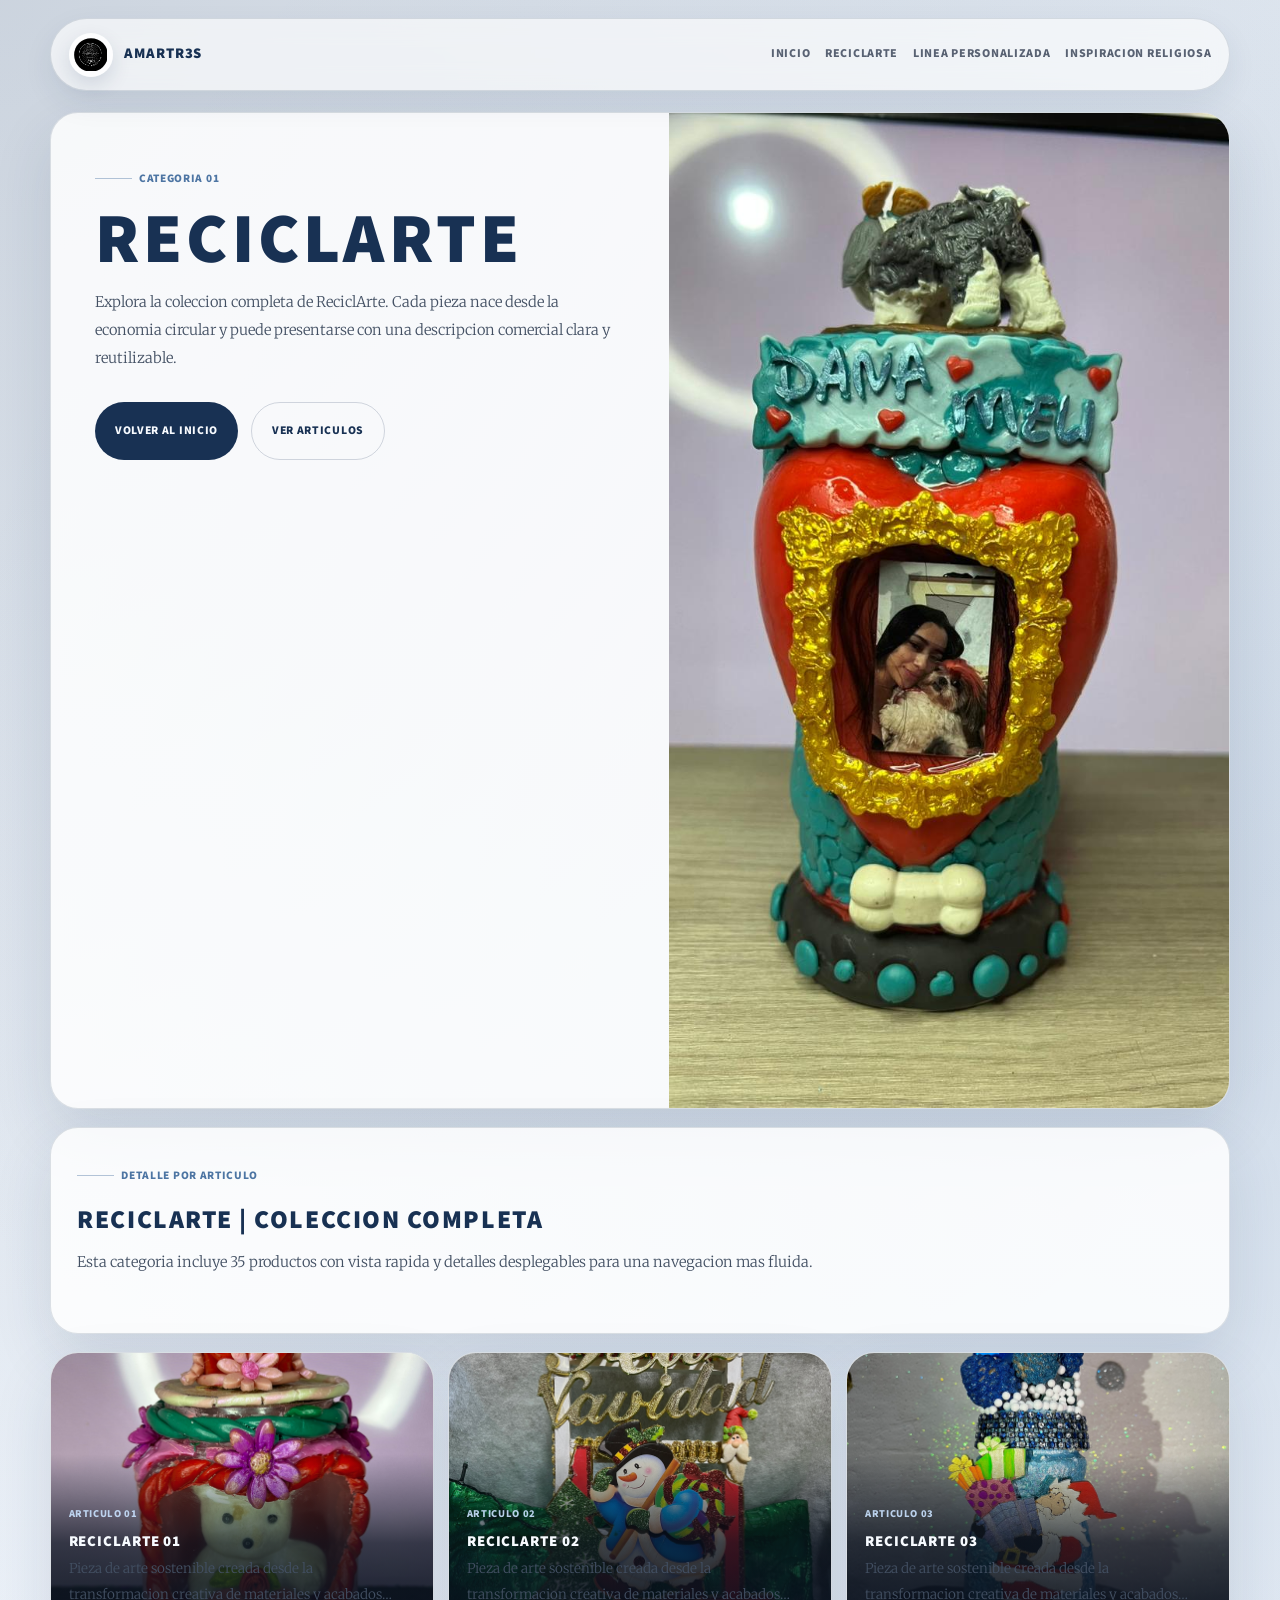
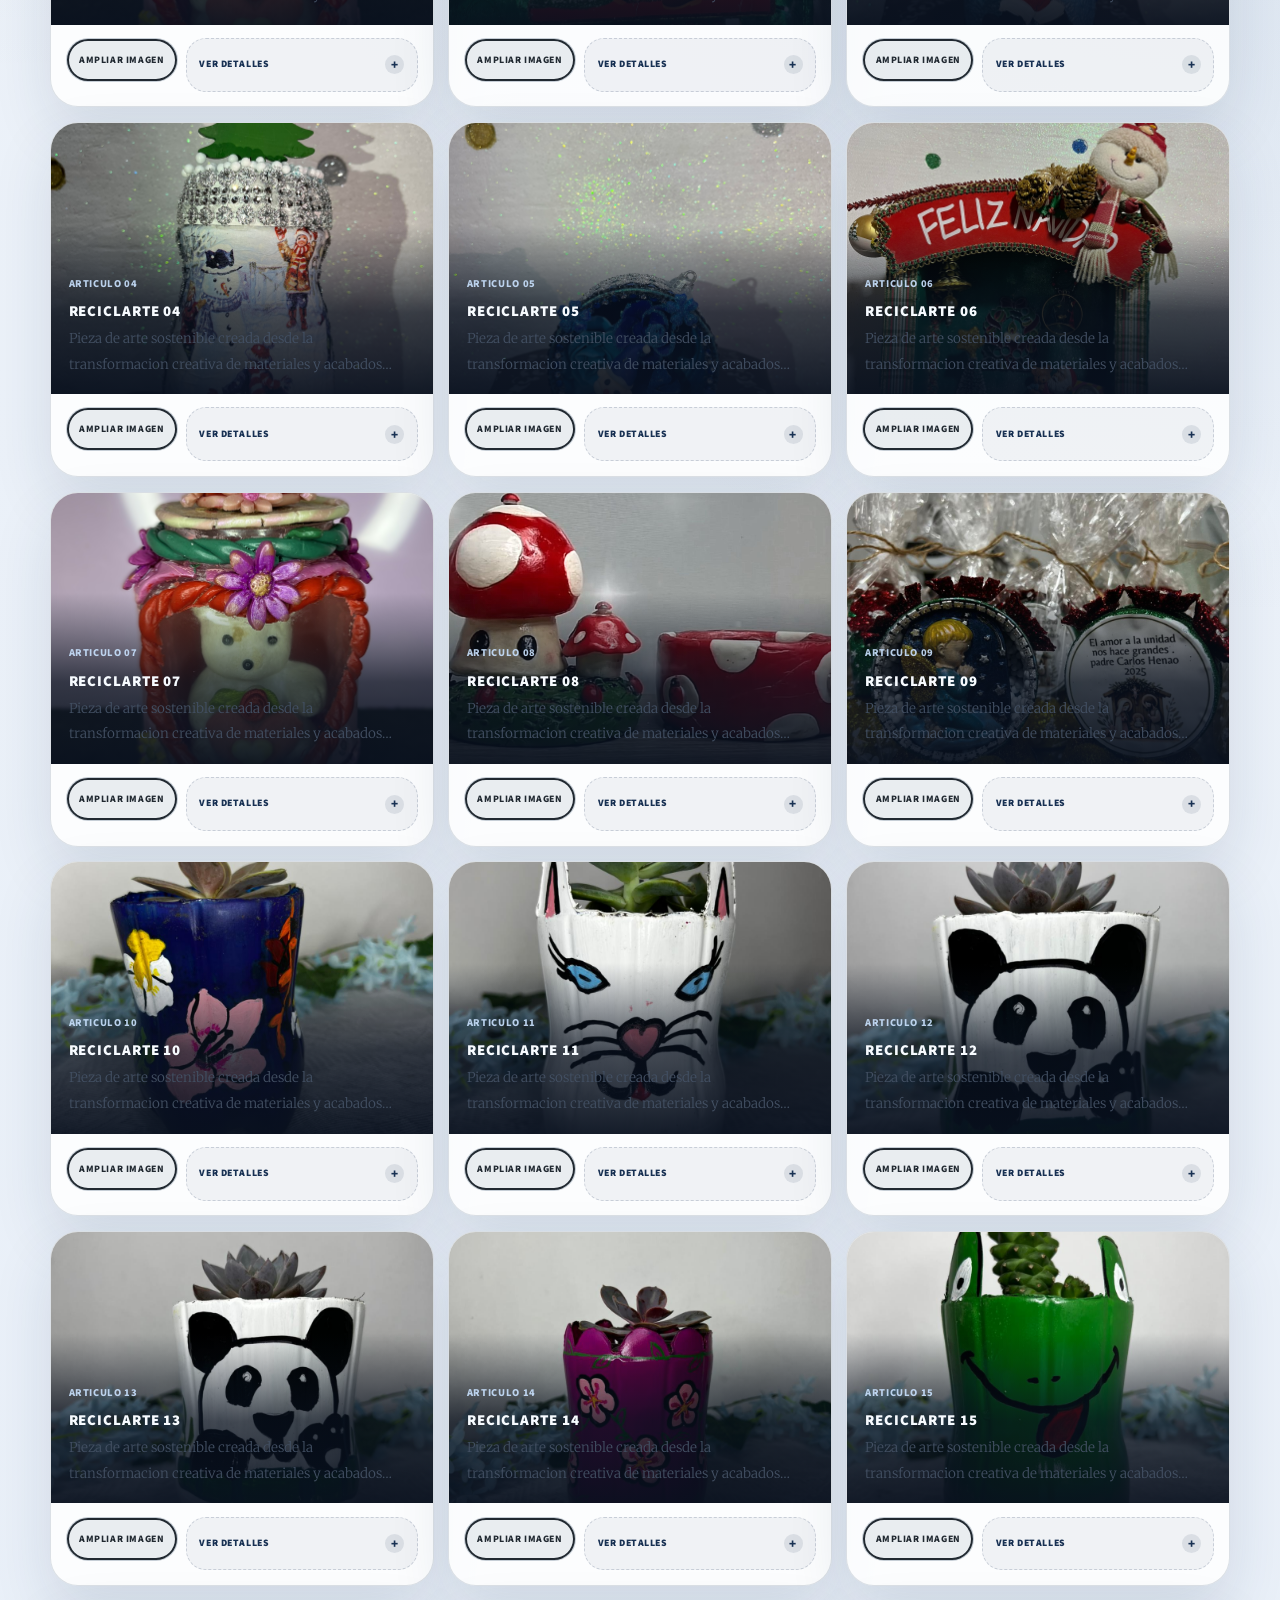
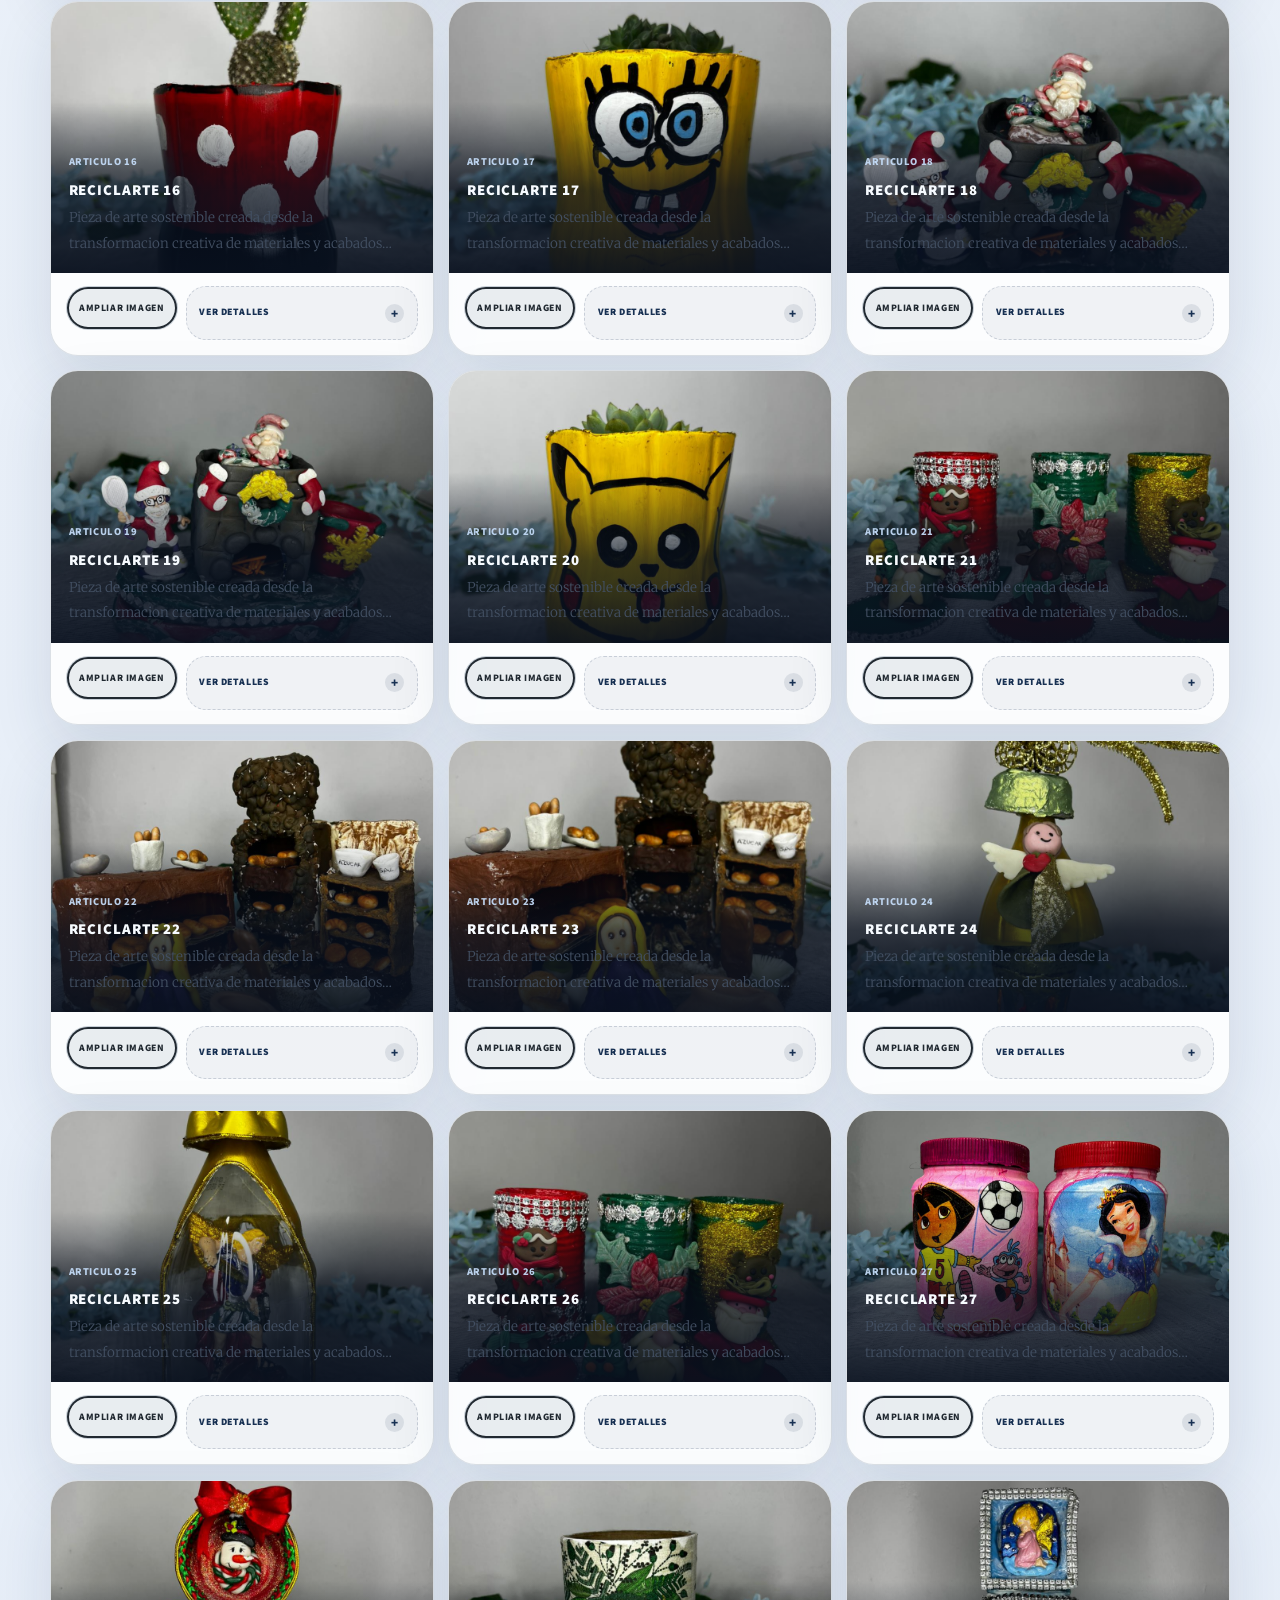
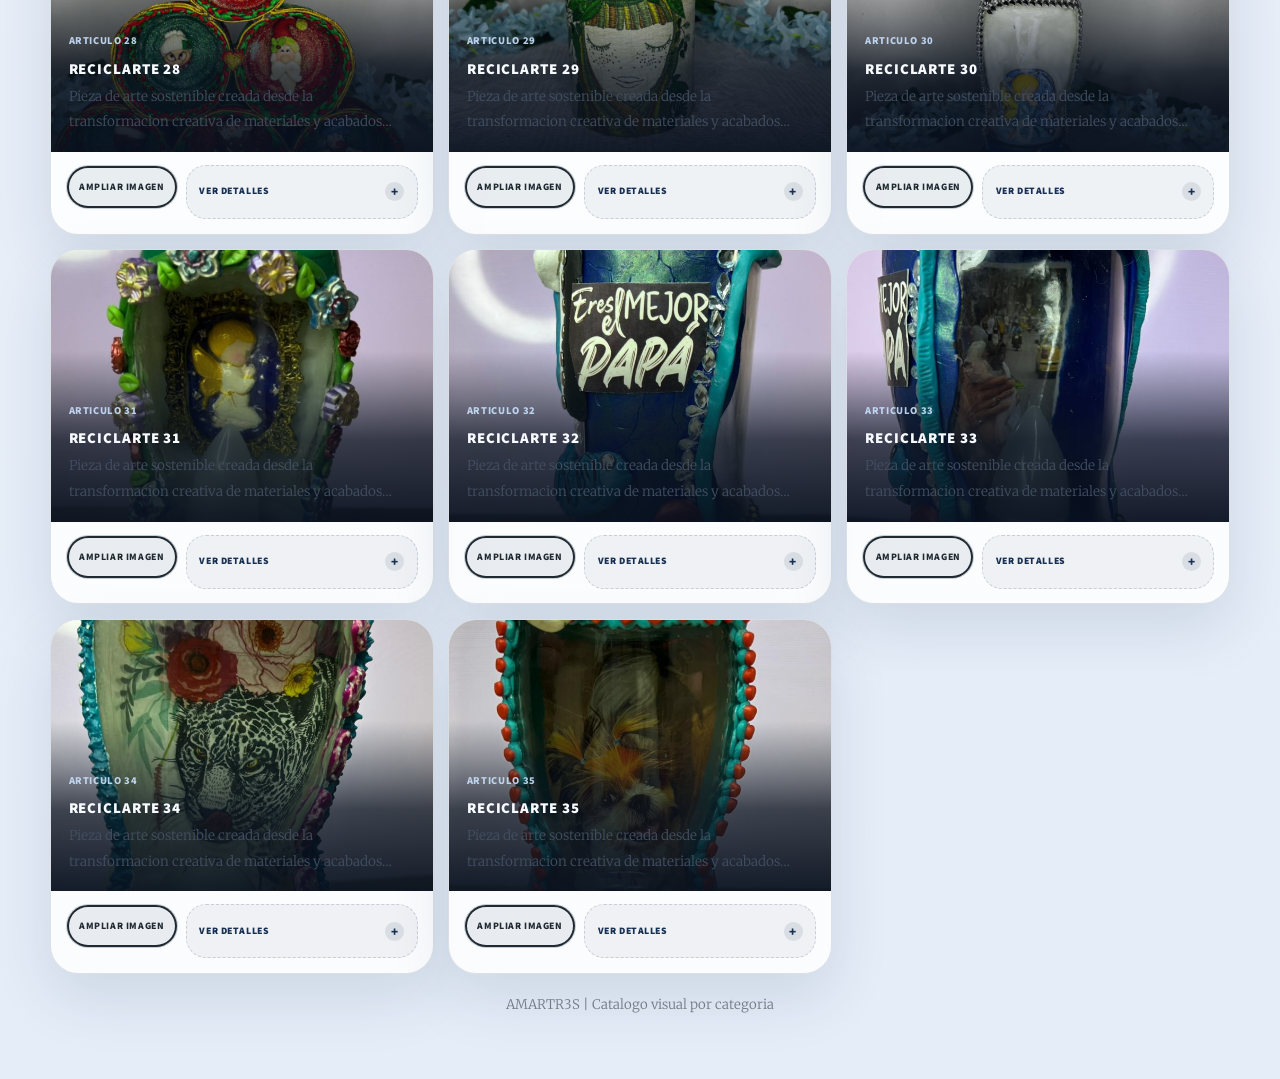
==== commit 7829e5bb: "Polish catalog card layout for mobile" ====
--- a/catalogo.html
+++ b/catalogo.html
@@ -232,19 +232,25 @@
             }
 
             .item-media {
+                position: relative;
                 display: block;
                 width: 100%;
-                padding: 0;
-                border: 0;
-                background: transparent;
                 cursor: zoom-in;
+                overflow: hidden;
+                text-align: left;
+            }
+
+            .item-media:focus-visible {
+                outline: 0;
+                box-shadow: inset 0 0 0 2px rgba(198, 221, 250, 0.72);
             }
 
             .item-card img {
                 width: 100%;
-                height: 16rem;
+                height: 18.5rem;
                 object-fit: cover;
                 display: block;
+                transition: transform 0.3s ease;
             }
 
             .item-media:hover img,
@@ -253,50 +259,64 @@
             }
 
             .item-body {
-                padding: 1.35rem;
+                position: absolute;
+                inset: auto 0 0 0;
+                padding: 2.8rem 1.2rem 1.15rem 1.2rem;
+                background: linear-gradient(180deg, rgba(8, 16, 30, 0) 0%, rgba(8, 16, 30, 0.74) 52%, rgba(8, 16, 30, 0.94) 100%);
+                text-align: left;
             }
 
             .item-index {
                 display: inline-block;
-                margin-bottom: 0.7rem;
-                color: var(--blue);
-                font-size: 0.78rem;
+                margin-bottom: 0.5rem;
+                color: rgba(198, 221, 250, 0.92);
+                font-size: 0.72rem;
                 font-weight: 800;
             }
 
             .item-card h3 {
-                margin-bottom: 0.7rem;
-                color: var(--navy);
-                font-size: 1rem;
+                margin-bottom: 0.4rem;
+                color: #f7fbff;
+                font-size: 1.02rem;
+                line-height: 1.15;
             }
 
             .item-summary {
                 margin: 0;
-                color: #4d5c72;
+                color: rgba(236, 243, 251, 0.9);
+                font-size: 0.92rem;
+                line-height: 1.6;
+                display: -webkit-box;
+                -webkit-line-clamp: 2;
+                -webkit-box-orient: vertical;
+                overflow: hidden;
             }
 
             .item-actions {
-                display: flex;
-                flex-wrap: wrap;
-                gap: 0.75rem;
-                margin-top: 1rem;
+                display: grid;
+                grid-template-columns: auto minmax(0, 1fr);
+                align-items: start;
+                gap: 0.55rem;
+                padding: 0.9rem 1rem 1rem 1rem;
             }
 
             .item-view {
                 display: inline-flex;
                 align-items: center;
                 justify-content: center;
-                padding: 0.8rem 1rem;
+                min-height: 2.3rem;
+                padding: 0.62rem 0.85rem;
                 border-radius: 999px;
                 border: 1px solid rgba(24, 49, 83, 0.16);
                 background: rgba(24, 49, 83, 0.08);
                 color: var(--navy);
                 font-family: "Source Sans Pro", Helvetica, sans-serif;
-                font-size: 0.76rem;
+                font-size: 0.67rem;
                 font-weight: 800;
                 letter-spacing: 0.06em;
                 text-transform: uppercase;
                 cursor: pointer;
+                white-space: nowrap;
             }
 
             .item-view:hover,
@@ -305,26 +325,30 @@
             }
 
             .item-details {
-                margin-top: 1rem;
+                grid-column: 2;
+                margin-top: 0;
                 border-radius: 20px;
                 background: rgba(24, 49, 83, 0.05);
                 border: 1px dashed rgba(24, 49, 83, 0.18);
                 overflow: hidden;
+                min-width: 0;
             }
 
             .item-details summary {
                 display: flex;
                 align-items: center;
                 justify-content: space-between;
-                gap: 0.75rem;
-                padding: 1rem 1.15rem;
+                gap: 0.55rem;
+                min-height: 2.3rem;
+                padding: 0.62rem 0.85rem;
                 cursor: pointer;
                 color: var(--navy);
-                font-size: 0.82rem;
+                font-size: 0.67rem;
                 font-weight: 900;
                 font-family: "Source Sans Pro", Helvetica, sans-serif;
                 letter-spacing: 0.06em;
                 text-transform: uppercase;
+                white-space: nowrap;
             }
 
             .item-details summary::-webkit-details-marker {
@@ -334,14 +358,14 @@
             .item-details summary::after {
                 content: "+";
                 flex-shrink: 0;
-                width: 1.7rem;
-                height: 1.7rem;
+                width: 1.3rem;
+                height: 1.3rem;
                 border-radius: 999px;
                 background: rgba(24, 49, 83, 0.1);
                 display: inline-flex;
                 align-items: center;
                 justify-content: center;
-                font-size: 1rem;
+                font-size: 0.9rem;
                 line-height: 1;
             }
 
@@ -349,9 +373,17 @@
                 content: "-";
             }
 
+            .item-details[open] {
+                grid-column: 1 / -1;
+            }
+
+            .item-details[open] summary {
+                border-bottom: 1px dashed rgba(24, 49, 83, 0.18);
+            }
+
             .detail-points {
                 margin: 0;
-                padding: 0 1.2rem 1.15rem 2.2rem;
+                padding: 0.85rem 1rem 1rem 2rem;
             }
 
             .detail-points li {
@@ -371,6 +403,9 @@
                 padding: 1.2rem;
                 background: rgba(10, 18, 34, 0.74);
                 z-index: 1000;
+                overflow: auto;
+                overscroll-behavior: contain;
+                -webkit-overflow-scrolling: touch;
             }
 
             .modal-shell.active {
@@ -380,6 +415,7 @@
             .modal-panel {
                 width: min(1180px, 100%);
                 max-height: calc(100vh - 2.4rem);
+                max-height: calc(100dvh - 2.4rem);
                 display: grid;
                 grid-template-columns: 1.18fr 0.82fr;
                 overflow: hidden;
@@ -400,6 +436,7 @@
                 width: 100%;
                 height: 100%;
                 max-height: calc(100vh - 5rem);
+                max-height: calc(100dvh - 5rem);
                 object-fit: contain;
                 border-radius: 24px;
             }
@@ -408,6 +445,9 @@
                 padding: 1.8rem;
                 overflow: auto;
                 position: relative;
+                overscroll-behavior: contain;
+                -webkit-overflow-scrolling: touch;
+                touch-action: pan-y;
             }
 
             .modal-close {
@@ -460,6 +500,10 @@
                 font-size: 0.9rem;
             }
 
+            body.modal-open {
+                overflow: hidden;
+            }
+
             @media screen and (max-width: 1080px) {
                 .items-grid {
                     grid-template-columns: repeat(2, minmax(0, 1fr));
@@ -507,6 +551,46 @@
                 .hero-cover img {
                     height: 13rem;
                     min-height: 13rem;
+                }
+
+                .item-body {
+                    padding: 2.2rem 1rem 0.95rem 1rem;
+                }
+
+                .item-summary {
+                    -webkit-line-clamp: 3;
+                }
+
+                .item-actions {
+                    grid-template-columns: 1fr 1fr;
+                    gap: 0.5rem;
+                    padding: 0.8rem 0.85rem 0.9rem 0.85rem;
+                }
+
+                .item-view,
+                .item-details summary {
+                    justify-content: center;
+                    padding: 0.62rem 0.72rem;
+                    font-size: 0.62rem;
+                }
+
+                .item-details {
+                    grid-column: auto;
+                }
+
+                .item-details[open] {
+                    grid-column: 1 / -1;
+                }
+
+                .modal-shell {
+                    padding: 0.5rem;
+                    align-items: stretch;
+                }
+
+                .modal-panel {
+                    max-height: calc(100vh - 1rem);
+                    max-height: calc(100dvh - 1rem);
+                    margin: auto 0;
                 }
             }
         </style>
@@ -625,8 +709,16 @@
             var modalPresentation = document.getElementById("modalPresentation");
             var modalCustomization = document.getElementById("modalCustomization");
             var modalNote = document.getElementById("modalNote");
+            var modalCopy = document.querySelector(".modal-copy");
+            var lockedScrollY = 0;
 
             function openModal(item, index) {
+                lockedScrollY = window.scrollY || window.pageYOffset;
+                document.body.classList.add("modal-open");
+                document.documentElement.style.overflow = "hidden";
+                document.body.style.position = "fixed";
+                document.body.style.top = -lockedScrollY + "px";
+                document.body.style.width = "100%";
                 modal.classList.add("active");
                 modal.setAttribute("aria-hidden", "false");
                 modalImage.src = item.file;
@@ -638,12 +730,20 @@
                 modalPresentation.textContent = item.presentation;
                 modalCustomization.textContent = item.customization;
                 modalNote.textContent = item.note;
+                modalCopy.scrollTop = 0;
+                modal.scrollTop = 0;
             }
 
             function closeModal() {
                 modal.classList.remove("active");
                 modal.setAttribute("aria-hidden", "true");
                 modalImage.src = "";
+                document.body.classList.remove("modal-open");
+                document.documentElement.style.overflow = "";
+                document.body.style.position = "";
+                document.body.style.top = "";
+                document.body.style.width = "";
+                window.scrollTo(0, lockedScrollY);
             }
 
             activeCatalog.items.forEach(function (item, index) {
@@ -651,7 +751,7 @@
                 article.className = "item-card";
 
                 article.innerHTML =
-                    '<button class="item-media" type="button" aria-label="Ampliar imagen de ' +
+                    '<div class="item-media" role="button" tabindex="0" aria-label="Ampliar imagen de ' +
                     item.name +
                     '">' +
                     '<img src="' +
@@ -659,7 +759,6 @@
                     '" alt="' +
                     item.name +
                     '" />' +
-                    "</button>" +
                     '<div class="item-body">' +
                     '<span class="item-index">Articulo ' +
                     String(index + 1).padStart(2, "0") +
@@ -670,11 +769,12 @@
                     '<p class="item-summary">' +
                     item.summary +
                     "</p>" +
+                    "</div>" +
+                    "</div>" +
                     '<div class="item-actions">' +
                     '<button class="item-view" type="button">Ampliar imagen</button>' +
-                    "</div>" +
                     '<details class="item-details">' +
-                    "<summary>Ver detalles del articulo</summary>" +
+                    "<summary>Ver detalles</summary>" +
                     '<ul class="detail-points">' +
                     "<li>" +
                     item.materials +
@@ -696,6 +796,13 @@
                     openModal(item, index);
                 });
 
+                article.querySelector(".item-media").addEventListener("keydown", function (event) {
+                    if (event.key === "Enter" || event.key === " ") {
+                        event.preventDefault();
+                        openModal(item, index);
+                    }
+                });
+
                 article.querySelector(".item-view").addEventListener("click", function () {
                     openModal(item, index);
                 });
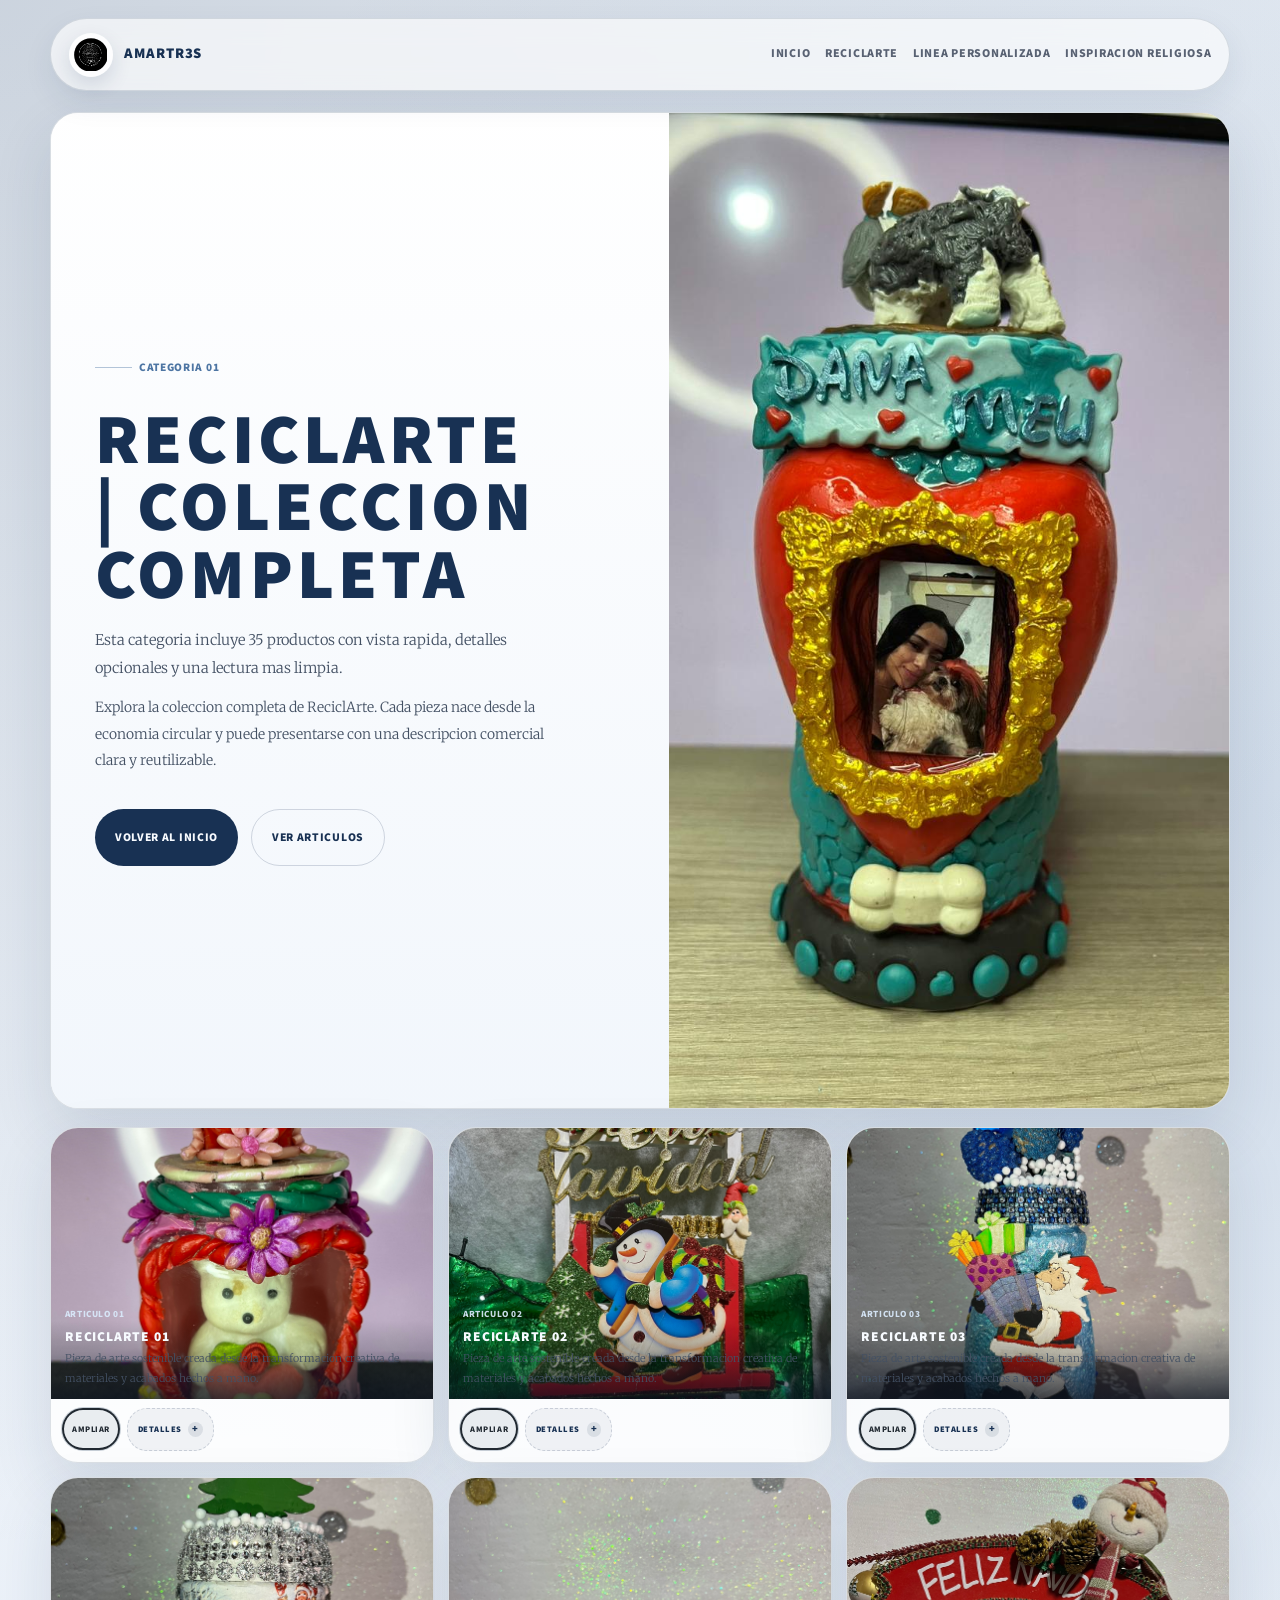
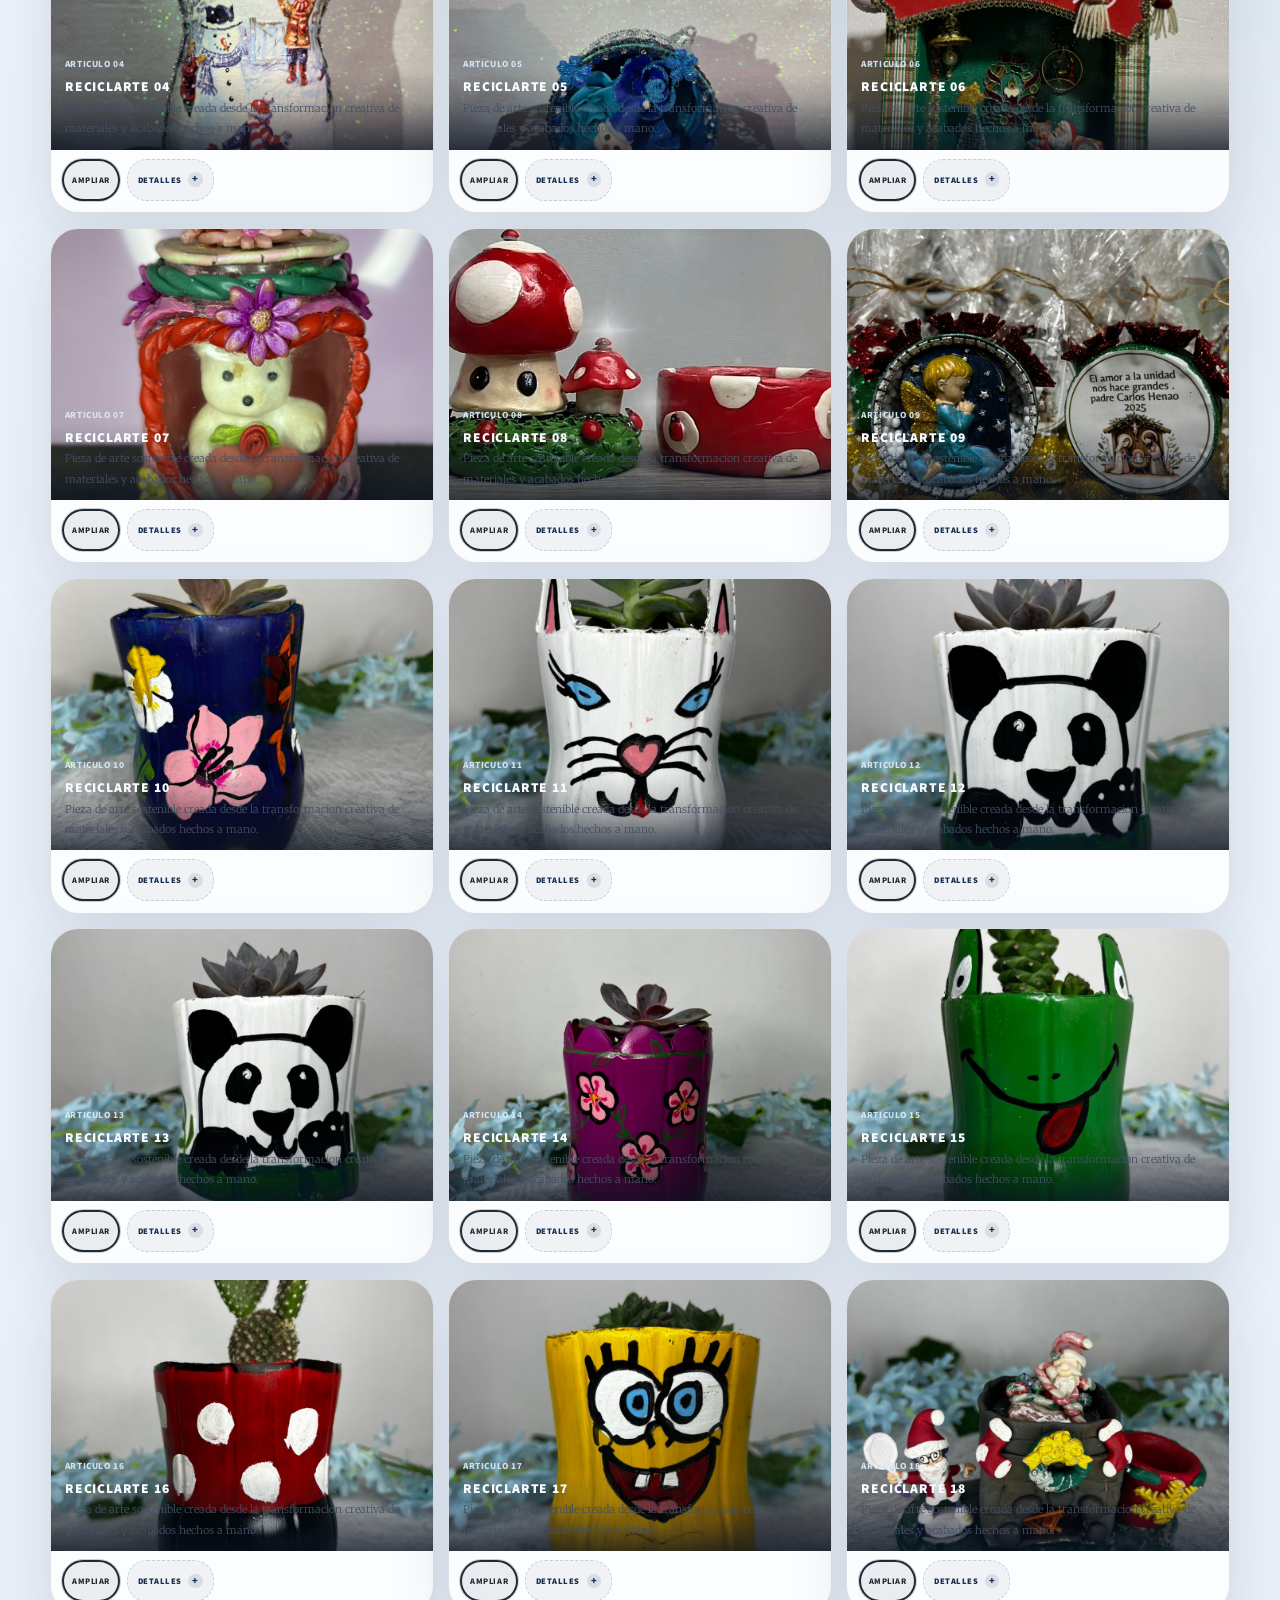
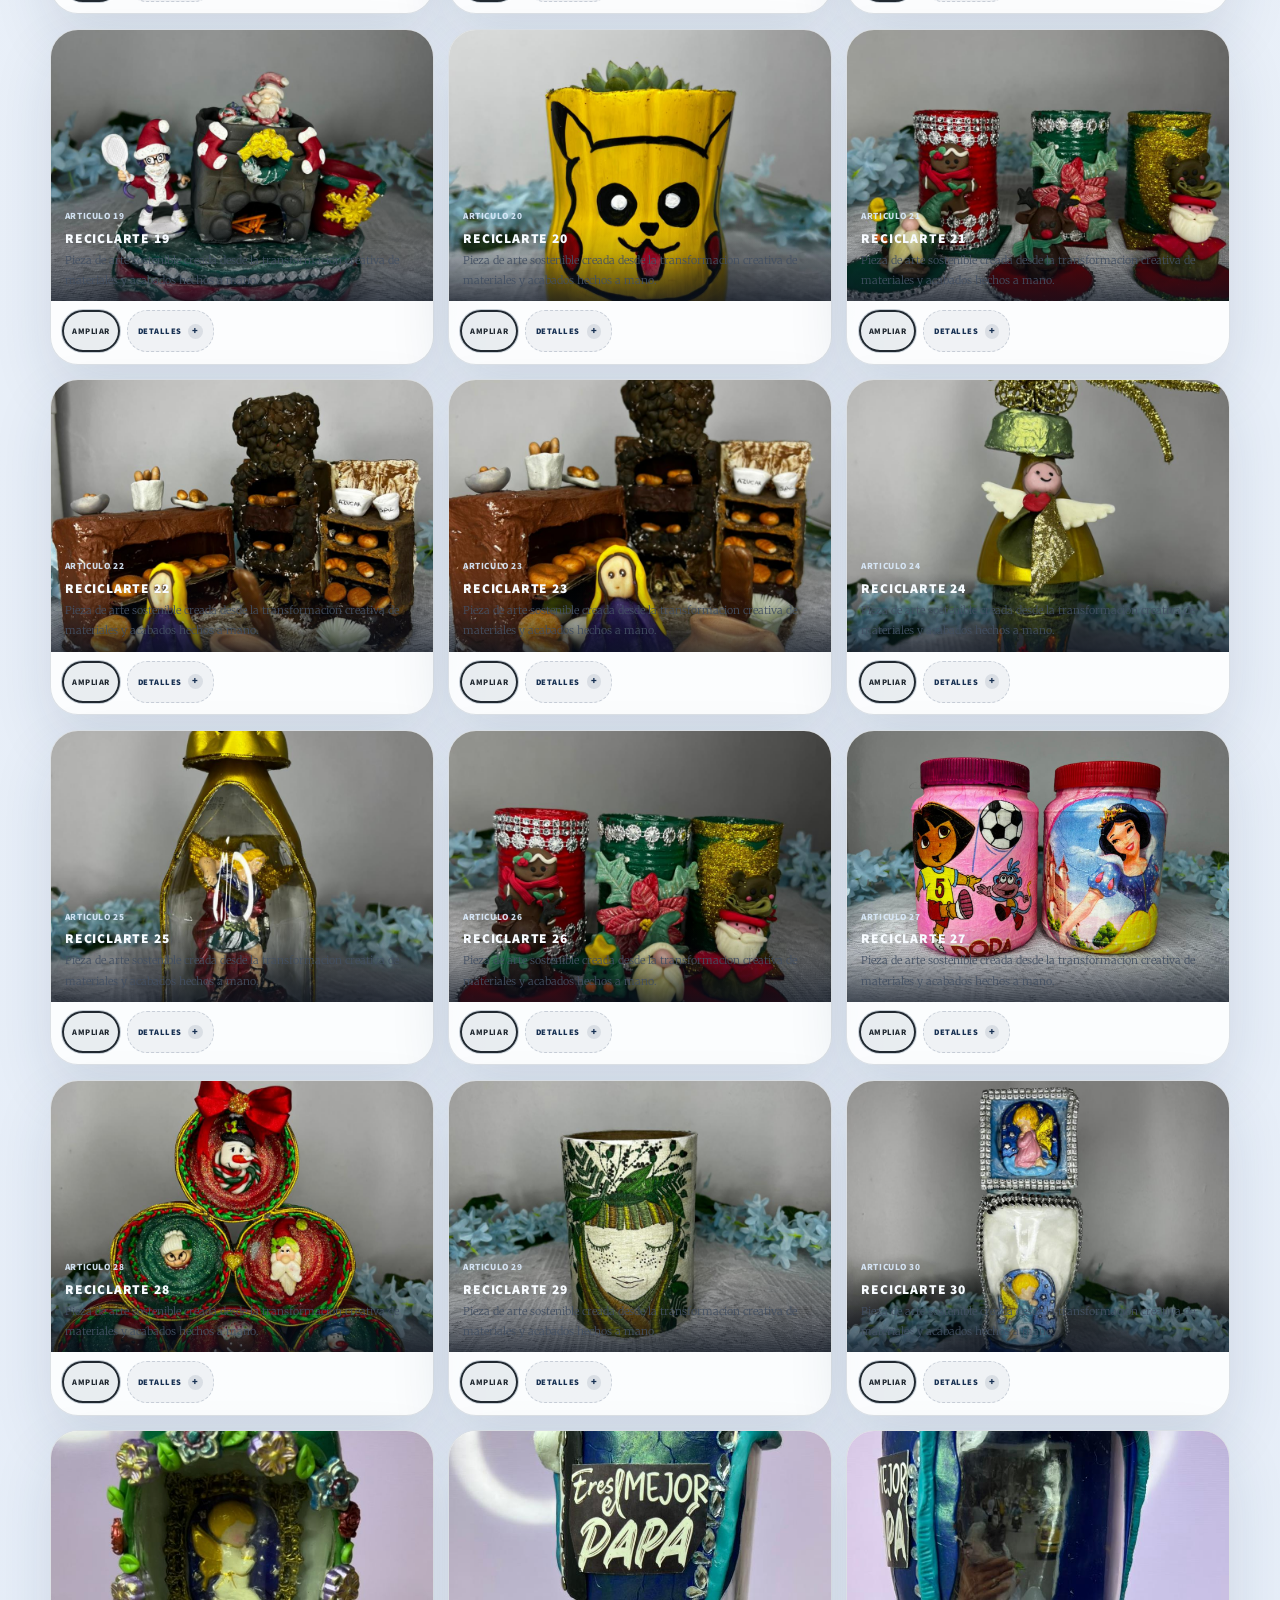
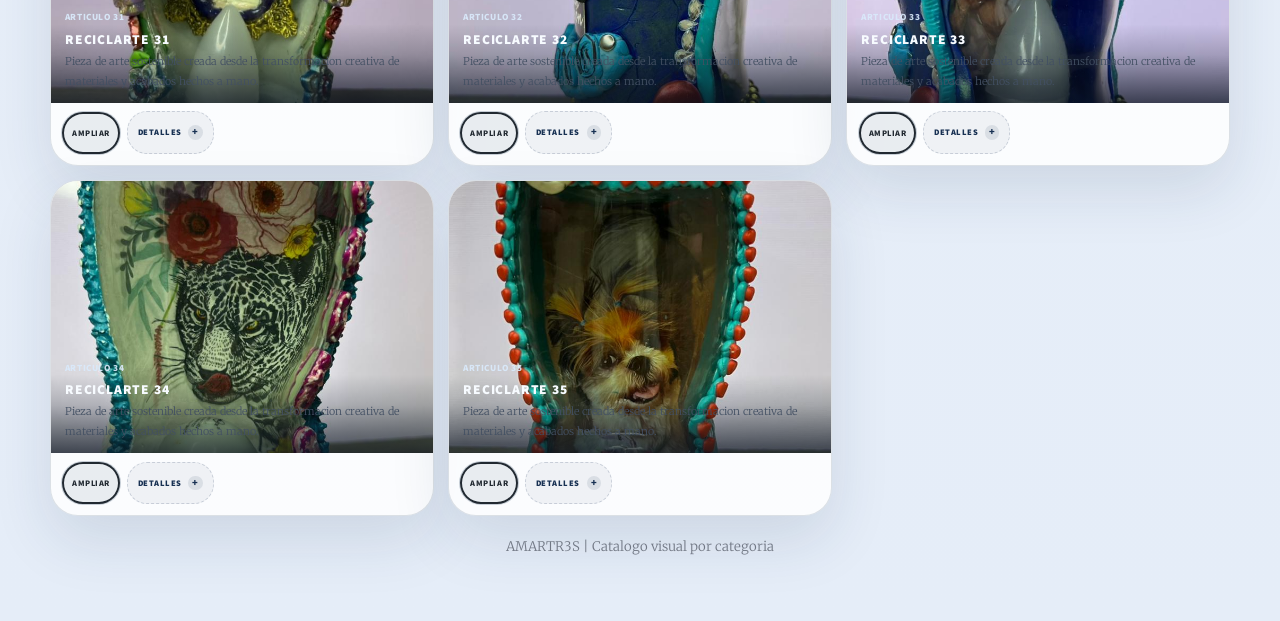
==== commit 18b3746f: "Refine catalog header and lighter product cards" ====
--- a/catalogo.html
+++ b/catalogo.html
@@ -142,7 +142,13 @@
             }
 
             .hero-copy {
+                display: flex;
+                flex-direction: column;
+                justify-content: center;
+                gap: 0.8rem;
+                min-height: 24rem;
                 padding: 3rem;
+                background: linear-gradient(180deg, rgba(255, 255, 255, 0.96), rgba(241, 246, 252, 0.9));
             }
 
             .hero-cover img {
@@ -171,10 +177,11 @@
             }
 
             .hero h1 {
-                margin-bottom: 1rem;
+                margin-bottom: 0.3rem;
                 color: var(--navy);
                 font-size: clamp(2.3rem, 6vw, 4.8rem);
                 line-height: 0.96;
+                max-width: 12ch;
             }
 
             .hero p,
@@ -183,6 +190,17 @@
             .detail-points li {
                 color: #435063;
                 line-height: 1.9;
+            }
+
+            .hero-copy p {
+                margin: 0;
+                max-width: 31rem;
+            }
+
+            .hero-note {
+                color: #5e6878;
+                font-size: 0.95rem;
+                line-height: 1.8;
             }
 
             .hero-actions {
@@ -210,11 +228,6 @@
                 border: 1px solid rgba(24, 49, 83, 0.18);
             }
 
-            .intro-card {
-                padding: 1.8rem;
-                margin-bottom: 1.25rem;
-            }
-
             .items-grid {
                 display: grid;
                 grid-template-columns: repeat(3, minmax(0, 1fr));
@@ -261,31 +274,31 @@
             .item-body {
                 position: absolute;
                 inset: auto 0 0 0;
-                padding: 2.8rem 1.2rem 1.15rem 1.2rem;
-                background: linear-gradient(180deg, rgba(8, 16, 30, 0) 0%, rgba(8, 16, 30, 0.74) 52%, rgba(8, 16, 30, 0.94) 100%);
+                padding: 1.5rem 0.95rem 0.75rem 0.95rem;
+                background: linear-gradient(180deg, rgba(8, 16, 30, 0) 38%, rgba(8, 16, 30, 0.2) 62%, rgba(8, 16, 30, 0.74) 100%);
                 text-align: left;
             }
 
             .item-index {
                 display: inline-block;
-                margin-bottom: 0.5rem;
-                color: rgba(198, 221, 250, 0.92);
-                font-size: 0.72rem;
+                margin-bottom: 0.25rem;
+                color: rgba(217, 233, 251, 0.92);
+                font-size: 0.64rem;
                 font-weight: 800;
             }
 
             .item-card h3 {
-                margin-bottom: 0.4rem;
+                margin-bottom: 0.2rem;
                 color: #f7fbff;
-                font-size: 1.02rem;
-                line-height: 1.15;
+                font-size: 0.92rem;
+                line-height: 1.1;
             }
 
             .item-summary {
                 margin: 0;
                 color: rgba(236, 243, 251, 0.9);
-                font-size: 0.92rem;
-                line-height: 1.6;
+                font-size: 0.73rem;
+                line-height: 1.45;
                 display: -webkit-box;
                 -webkit-line-clamp: 2;
                 -webkit-box-orient: vertical;
@@ -293,25 +306,25 @@
             }
 
             .item-actions {
-                display: grid;
-                grid-template-columns: auto minmax(0, 1fr);
-                align-items: start;
-                gap: 0.55rem;
-                padding: 0.9rem 1rem 1rem 1rem;
+                display: flex;
+                flex-wrap: wrap;
+                align-items: center;
+                gap: 0.4rem;
+                padding: 0.55rem 0.7rem 0.7rem 0.7rem;
             }
 
             .item-view {
                 display: inline-flex;
                 align-items: center;
                 justify-content: center;
-                min-height: 2.3rem;
-                padding: 0.62rem 0.85rem;
+                min-height: 1.9rem;
+                padding: 0.42rem 0.68rem;
                 border-radius: 999px;
                 border: 1px solid rgba(24, 49, 83, 0.16);
                 background: rgba(24, 49, 83, 0.08);
                 color: var(--navy);
                 font-family: "Source Sans Pro", Helvetica, sans-serif;
-                font-size: 0.67rem;
+                font-size: 0.58rem;
                 font-weight: 800;
                 letter-spacing: 0.06em;
                 text-transform: uppercase;
@@ -325,7 +338,6 @@
             }
 
             .item-details {
-                grid-column: 2;
                 margin-top: 0;
                 border-radius: 20px;
                 background: rgba(24, 49, 83, 0.05);
@@ -338,12 +350,12 @@
                 display: flex;
                 align-items: center;
                 justify-content: space-between;
-                gap: 0.55rem;
-                min-height: 2.3rem;
-                padding: 0.62rem 0.85rem;
+                gap: 0.45rem;
+                min-height: 1.9rem;
+                padding: 0.42rem 0.68rem;
                 cursor: pointer;
                 color: var(--navy);
-                font-size: 0.67rem;
+                font-size: 0.58rem;
                 font-weight: 900;
                 font-family: "Source Sans Pro", Helvetica, sans-serif;
                 letter-spacing: 0.06em;
@@ -358,14 +370,14 @@
             .item-details summary::after {
                 content: "+";
                 flex-shrink: 0;
-                width: 1.3rem;
-                height: 1.3rem;
+                width: 1rem;
+                height: 1rem;
                 border-radius: 999px;
                 background: rgba(24, 49, 83, 0.1);
                 display: inline-flex;
                 align-items: center;
                 justify-content: center;
-                font-size: 0.9rem;
+                font-size: 0.72rem;
                 line-height: 1;
             }
 
@@ -374,16 +386,18 @@
             }
 
             .item-details[open] {
-                grid-column: 1 / -1;
+                flex-basis: 100%;
+                border-radius: 16px;
             }
 
             .item-details[open] summary {
                 border-bottom: 1px dashed rgba(24, 49, 83, 0.18);
+                border-radius: 16px 16px 0 0;
             }
 
             .detail-points {
                 margin: 0;
-                padding: 0.85rem 1rem 1rem 2rem;
+                padding: 0.75rem 0.85rem 0.85rem 1.7rem;
             }
 
             .detail-points li {
@@ -517,6 +531,7 @@
 
                 .hero-copy {
                     padding: 2rem;
+                    min-height: auto;
                 }
 
                 .modal-panel {
@@ -554,32 +569,23 @@
                 }
 
                 .item-body {
-                    padding: 2.2rem 1rem 0.95rem 1rem;
+                    padding: 1.2rem 0.85rem 0.65rem 0.85rem;
                 }
 
                 .item-summary {
-                    -webkit-line-clamp: 3;
+                    -webkit-line-clamp: 2;
                 }
 
                 .item-actions {
-                    grid-template-columns: 1fr 1fr;
-                    gap: 0.5rem;
-                    padding: 0.8rem 0.85rem 0.9rem 0.85rem;
+                    gap: 0.32rem;
+                    padding: 0.5rem 0.55rem 0.65rem 0.55rem;
                 }
 
                 .item-view,
                 .item-details summary {
                     justify-content: center;
-                    padding: 0.62rem 0.72rem;
-                    font-size: 0.62rem;
-                }
-
-                .item-details {
-                    grid-column: auto;
-                }
-
-                .item-details[open] {
-                    grid-column: 1 / -1;
+                    padding: 0.38rem 0.55rem;
+                    font-size: 0.54rem;
                 }
 
                 .modal-shell {
@@ -619,6 +625,9 @@
                             <p id="heroText">
                                 Aqui se mostraran todas las piezas de la categoria seleccionada.
                             </p>
+                            <p class="hero-note" id="heroNote">
+                                Cada linea de AMARTR3S organiza sus piezas para que la exploracion sea clara y agradable.
+                            </p>
                             <div class="hero-actions">
                                 <a class="back-link" href="index.html">Volver al inicio</a>
                                 <a class="back-link secondary" href="#articulos">Ver articulos</a>
@@ -627,15 +636,6 @@
                         <div class="hero-cover">
                             <img id="heroImage" src="images/Logo/AMARTR3S.png" alt="Portada del catalogo" />
                         </div>
-                    </section>
-
-                    <section class="intro-card">
-                        <span class="section-tag">Detalle por articulo</span>
-                        <h2 id="introTitle" style="margin-bottom: 0.8rem; color: var(--navy);">Coleccion completa</h2>
-                        <p id="introText">
-                            Cada producto presenta una vista mas ligera y te permite desplegar
-                            sus detalles solo cuando quieras revisar mas informacion.
-                        </p>
                     </section>
 
                     <section id="articulos" class="items-grid"></section>
@@ -688,13 +688,12 @@
 
             document.title = "AMARTR3S | " + activeCatalog.title;
             document.getElementById("heroTag").textContent = activeCatalog.tag;
-            document.getElementById("heroTitle").textContent = activeCatalog.title;
-            document.getElementById("heroText").textContent = activeCatalog.description;
-            document.getElementById("introTitle").textContent = activeCatalog.title + " | Coleccion completa";
-            document.getElementById("introText").textContent =
+            document.getElementById("heroTitle").textContent = activeCatalog.title + " | Coleccion completa";
+            document.getElementById("heroText").textContent =
                 "Esta categoria incluye " +
                 activeCatalog.items.length +
-                " productos con vista rapida y detalles desplegables para una navegacion mas fluida.";
+                " productos con vista rapida, detalles opcionales y una lectura mas limpia.";
+            document.getElementById("heroNote").textContent = activeCatalog.description;
             document.getElementById("heroImage").src = activeCatalog.cover;
             document.getElementById("heroImage").alt = "Portada " + activeCatalog.title;
 
@@ -772,9 +771,9 @@
                     "</div>" +
                     "</div>" +
                     '<div class="item-actions">' +
-                    '<button class="item-view" type="button">Ampliar imagen</button>' +
+                    '<button class="item-view" type="button">Ampliar</button>' +
                     '<details class="item-details">' +
-                    "<summary>Ver detalles</summary>" +
+                    "<summary>Detalles</summary>" +
                     '<ul class="detail-points">' +
                     "<li>" +
                     item.materials +
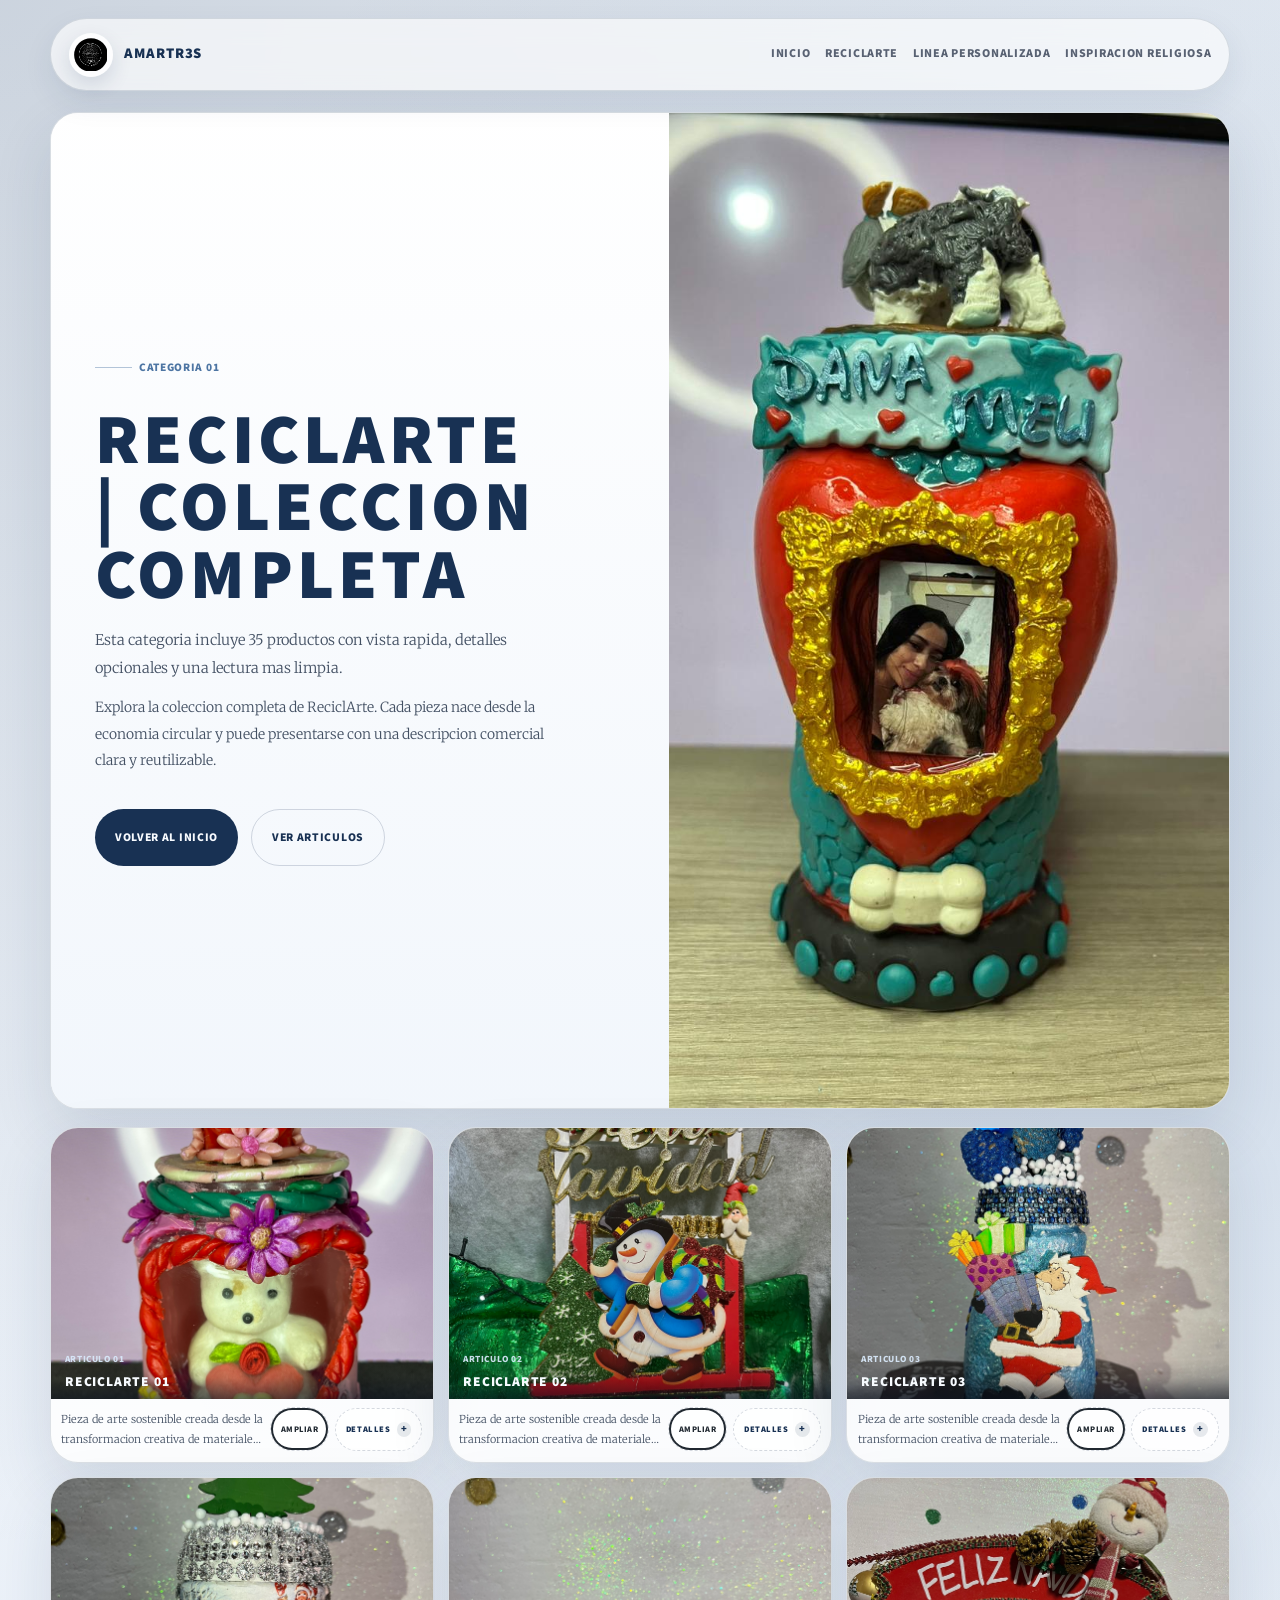
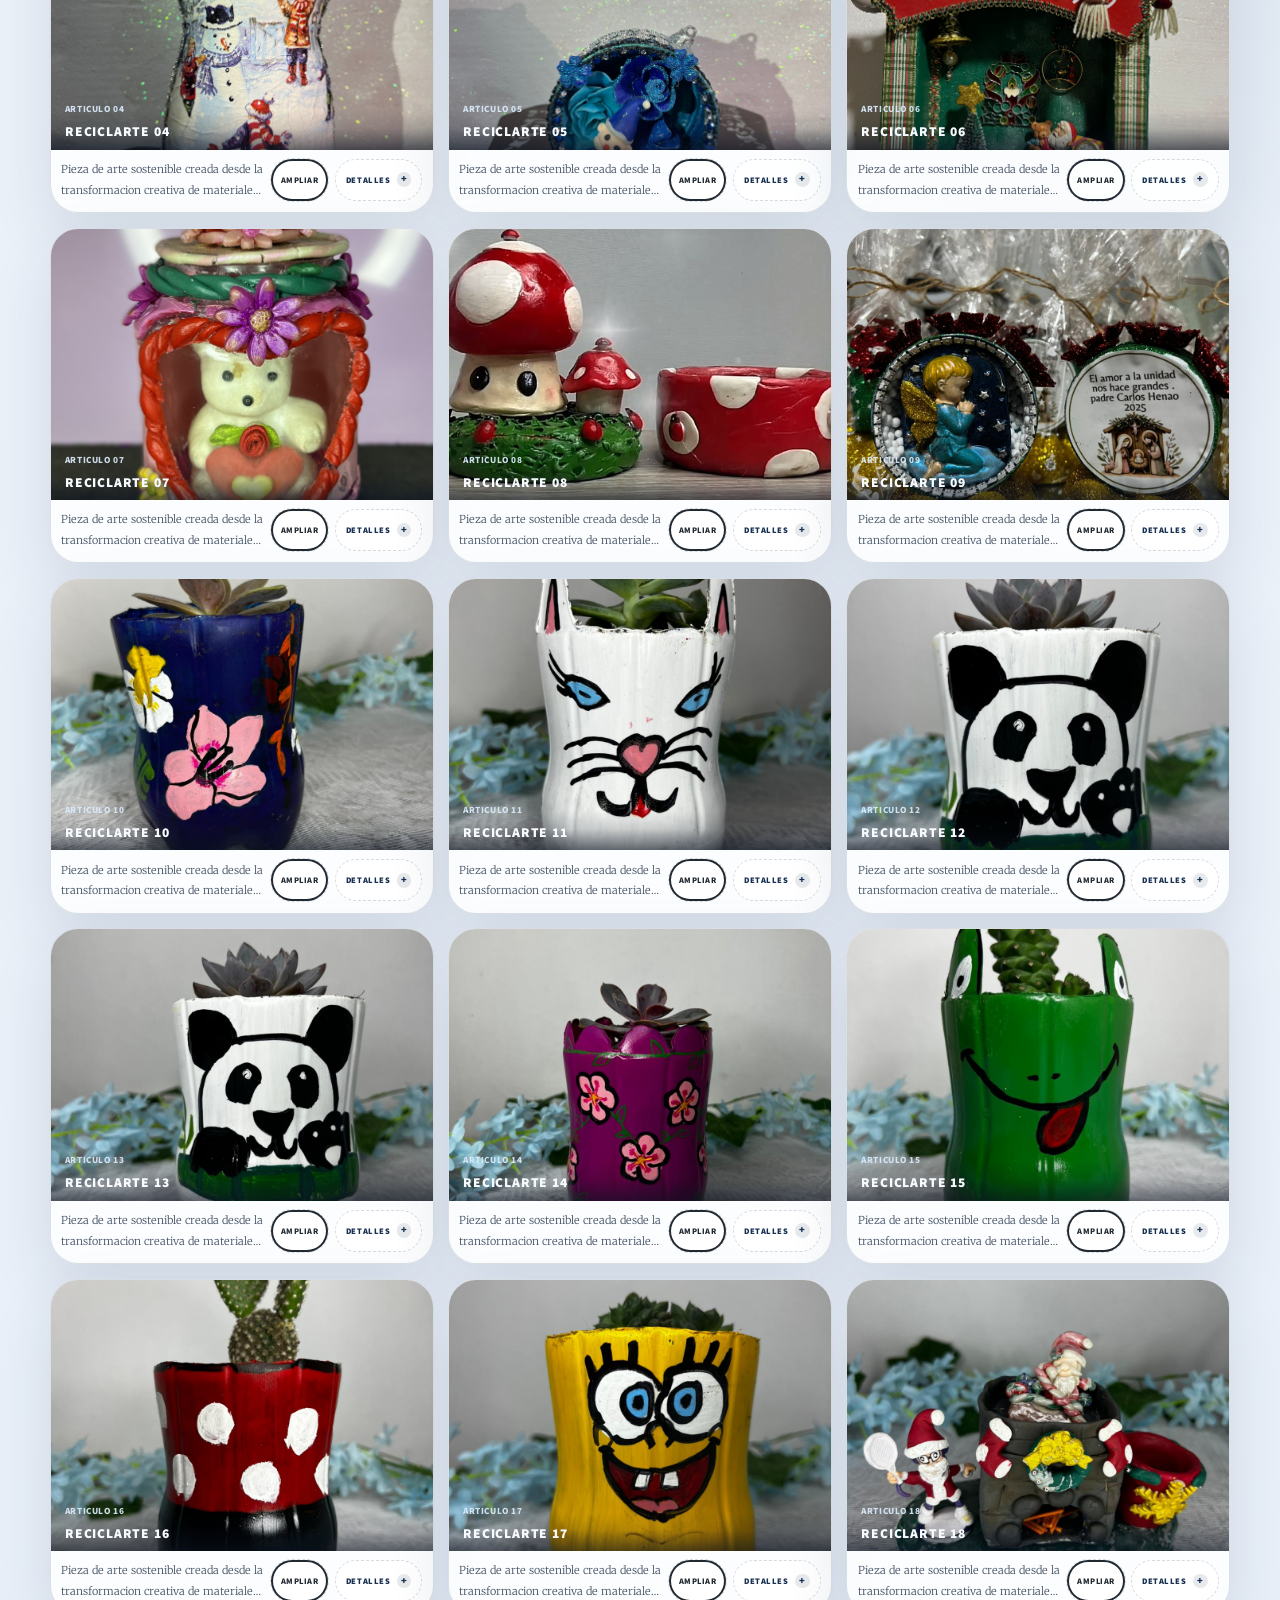
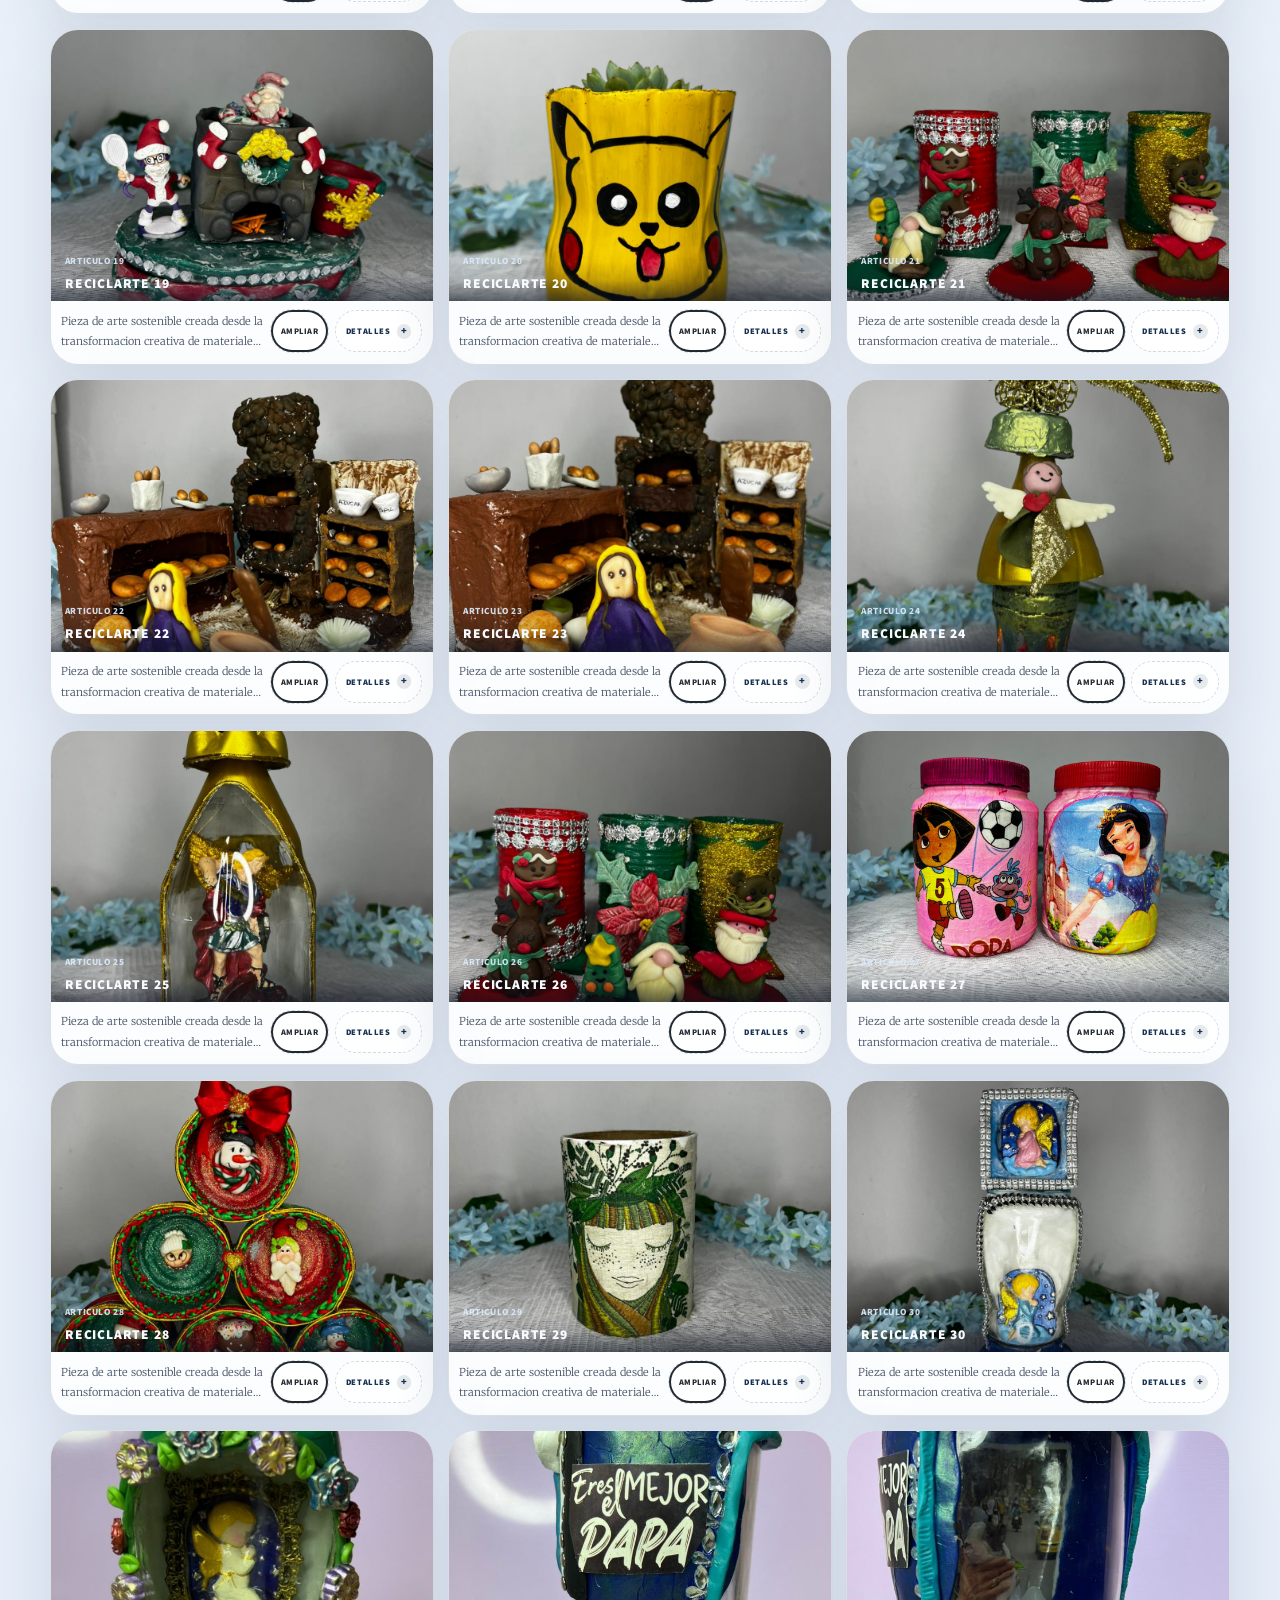
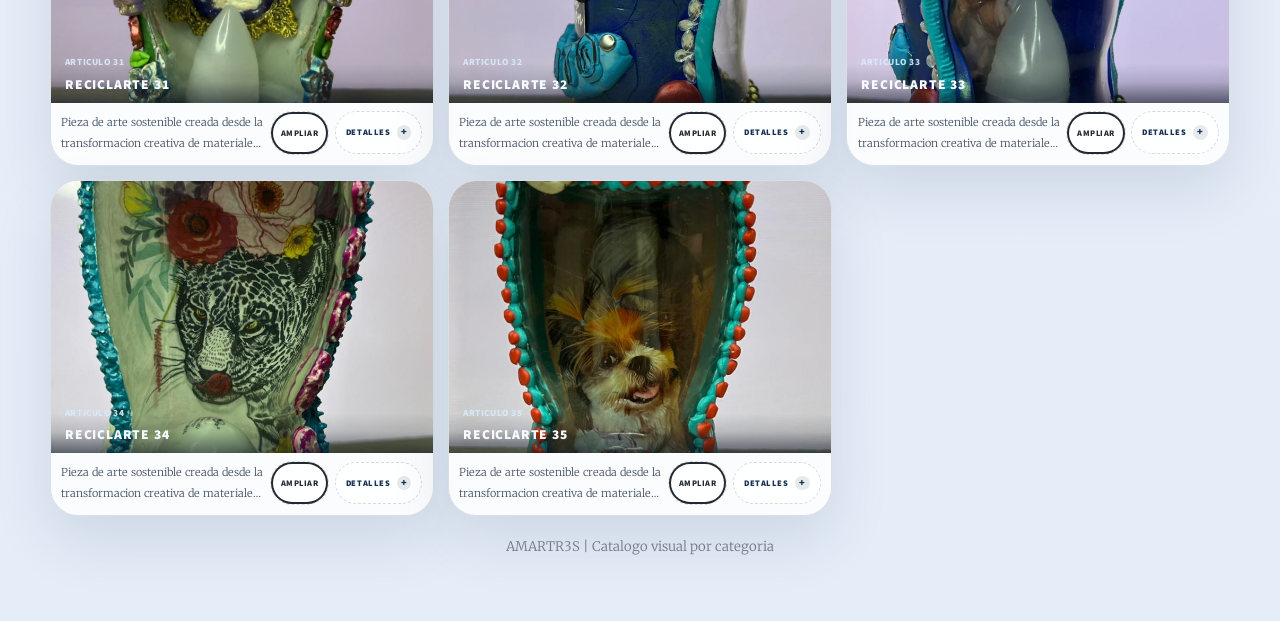
==== commit d6906b3c: "Refine catalog actions and home clarity" ====
--- a/catalogo.html
+++ b/catalogo.html
@@ -251,6 +251,7 @@
                 cursor: zoom-in;
                 overflow: hidden;
                 text-align: left;
+                touch-action: pan-y;
             }
 
             .item-media:focus-visible {
@@ -274,8 +275,8 @@
             .item-body {
                 position: absolute;
                 inset: auto 0 0 0;
-                padding: 1.5rem 0.95rem 0.75rem 0.95rem;
-                background: linear-gradient(180deg, rgba(8, 16, 30, 0) 38%, rgba(8, 16, 30, 0.2) 62%, rgba(8, 16, 30, 0.74) 100%);
+                padding: 1.1rem 0.95rem 0.65rem 0.95rem;
+                background: linear-gradient(180deg, rgba(8, 16, 30, 0) 48%, rgba(8, 16, 30, 0.14) 72%, rgba(8, 16, 30, 0.6) 100%);
                 text-align: left;
             }
 
@@ -288,7 +289,7 @@
             }
 
             .item-card h3 {
-                margin-bottom: 0.2rem;
+                margin-bottom: 0;
                 color: #f7fbff;
                 font-size: 0.92rem;
                 line-height: 1.1;
@@ -296,9 +297,9 @@
 
             .item-summary {
                 margin: 0;
-                color: rgba(236, 243, 251, 0.9);
-                font-size: 0.73rem;
-                line-height: 1.45;
+                color: #4f6380;
+                font-size: 0.74rem;
+                line-height: 1.55;
                 display: -webkit-box;
                 -webkit-line-clamp: 2;
                 -webkit-box-orient: vertical;
@@ -306,8 +307,8 @@
             }
 
             .item-actions {
-                display: flex;
-                flex-wrap: wrap;
+                display: grid;
+                grid-template-columns: minmax(0, 1fr) auto auto;
                 align-items: center;
                 gap: 0.4rem;
                 padding: 0.55rem 0.7rem 0.7rem 0.7rem;
@@ -320,8 +321,8 @@
                 min-height: 1.9rem;
                 padding: 0.42rem 0.68rem;
                 border-radius: 999px;
-                border: 1px solid rgba(24, 49, 83, 0.16);
-                background: rgba(24, 49, 83, 0.08);
+                border: 1px dashed rgba(24, 49, 83, 0.18);
+                background: rgba(255, 255, 255, 0.76);
                 color: var(--navy);
                 font-family: "Source Sans Pro", Helvetica, sans-serif;
                 font-size: 0.58rem;
@@ -330,6 +331,7 @@
                 text-transform: uppercase;
                 cursor: pointer;
                 white-space: nowrap;
+                justify-self: end;
             }
 
             .item-view:hover,
@@ -338,9 +340,10 @@
             }
 
             .item-details {
+                justify-self: end;
                 margin-top: 0;
-                border-radius: 20px;
-                background: rgba(24, 49, 83, 0.05);
+                border-radius: 999px;
+                background: rgba(255, 255, 255, 0.76);
                 border: 1px dashed rgba(24, 49, 83, 0.18);
                 overflow: hidden;
                 min-width: 0;
@@ -386,8 +389,9 @@
             }
 
             .item-details[open] {
-                flex-basis: 100%;
+                grid-column: 1 / -1;
                 border-radius: 16px;
+                justify-self: stretch;
             }
 
             .item-details[open] summary {
@@ -569,7 +573,7 @@
                 }
 
                 .item-body {
-                    padding: 1.2rem 0.85rem 0.65rem 0.85rem;
+                    padding: 0.95rem 0.8rem 0.55rem 0.8rem;
                 }
 
                 .item-summary {
@@ -577,7 +581,7 @@
                 }
 
                 .item-actions {
-                    gap: 0.32rem;
+                    gap: 0.28rem;
                     padding: 0.5rem 0.55rem 0.65rem 0.55rem;
                 }
 
@@ -709,6 +713,7 @@
             var modalCustomization = document.getElementById("modalCustomization");
             var modalNote = document.getElementById("modalNote");
             var modalCopy = document.querySelector(".modal-copy");
+            var modalPanel = document.querySelector(".modal-panel");
             var lockedScrollY = 0;
 
             function openModal(item, index) {
@@ -765,12 +770,12 @@
                     "<h3>" +
                     item.name +
                     "</h3>" +
+                    "</div>" +
+                    "</div>" +
+                    '<div class="item-actions">' +
                     '<p class="item-summary">' +
                     item.summary +
                     "</p>" +
-                    "</div>" +
-                    "</div>" +
-                    '<div class="item-actions">' +
                     '<button class="item-view" type="button">Ampliar</button>' +
                     '<details class="item-details">' +
                     "<summary>Detalles</summary>" +
@@ -817,6 +822,24 @@
                 }
             });
 
+            modal.addEventListener(
+                "touchmove",
+                function (event) {
+                    if (event.target === modal) {
+                        event.preventDefault();
+                    }
+                },
+                { passive: false }
+            );
+
+            modalPanel.addEventListener(
+                "touchmove",
+                function (event) {
+                    event.stopPropagation();
+                },
+                { passive: true }
+            );
+
             document.addEventListener("keydown", function (event) {
                 if (event.key === "Escape" && modal.classList.contains("active")) {
                     closeModal();
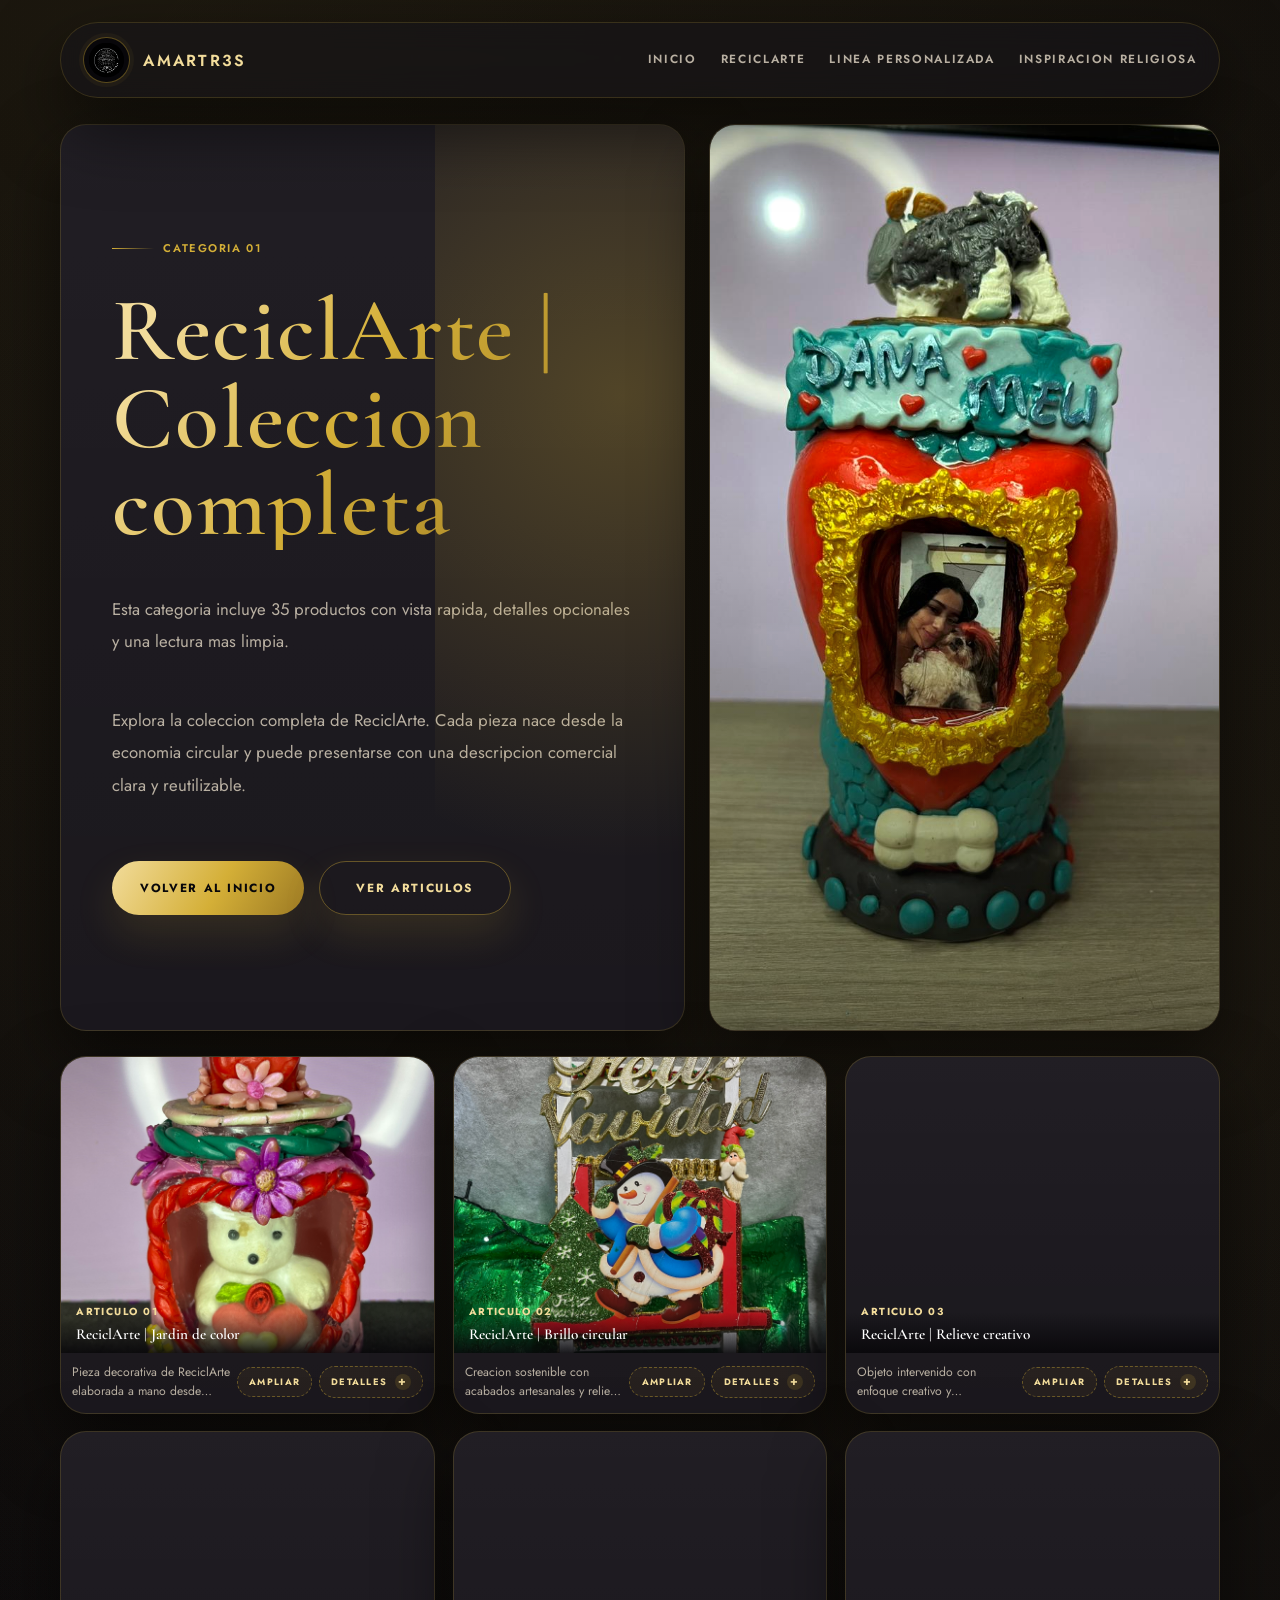
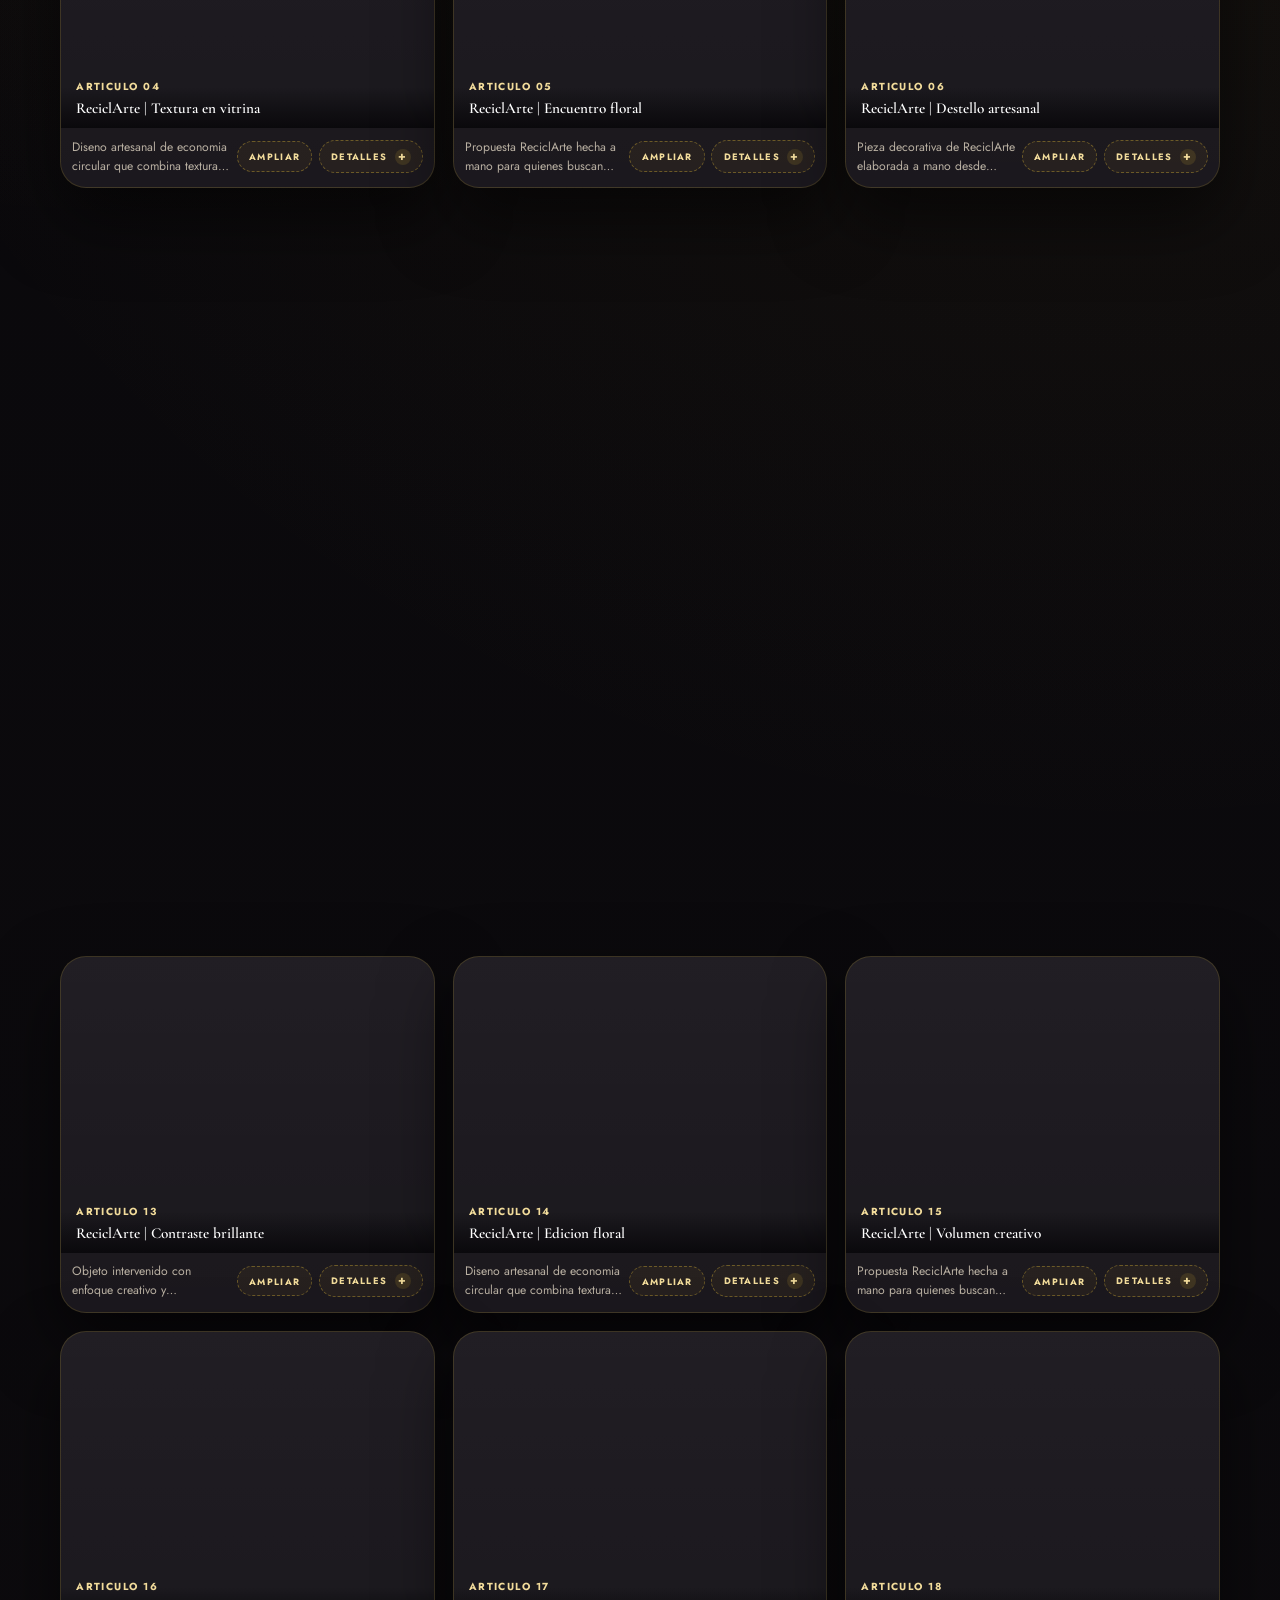
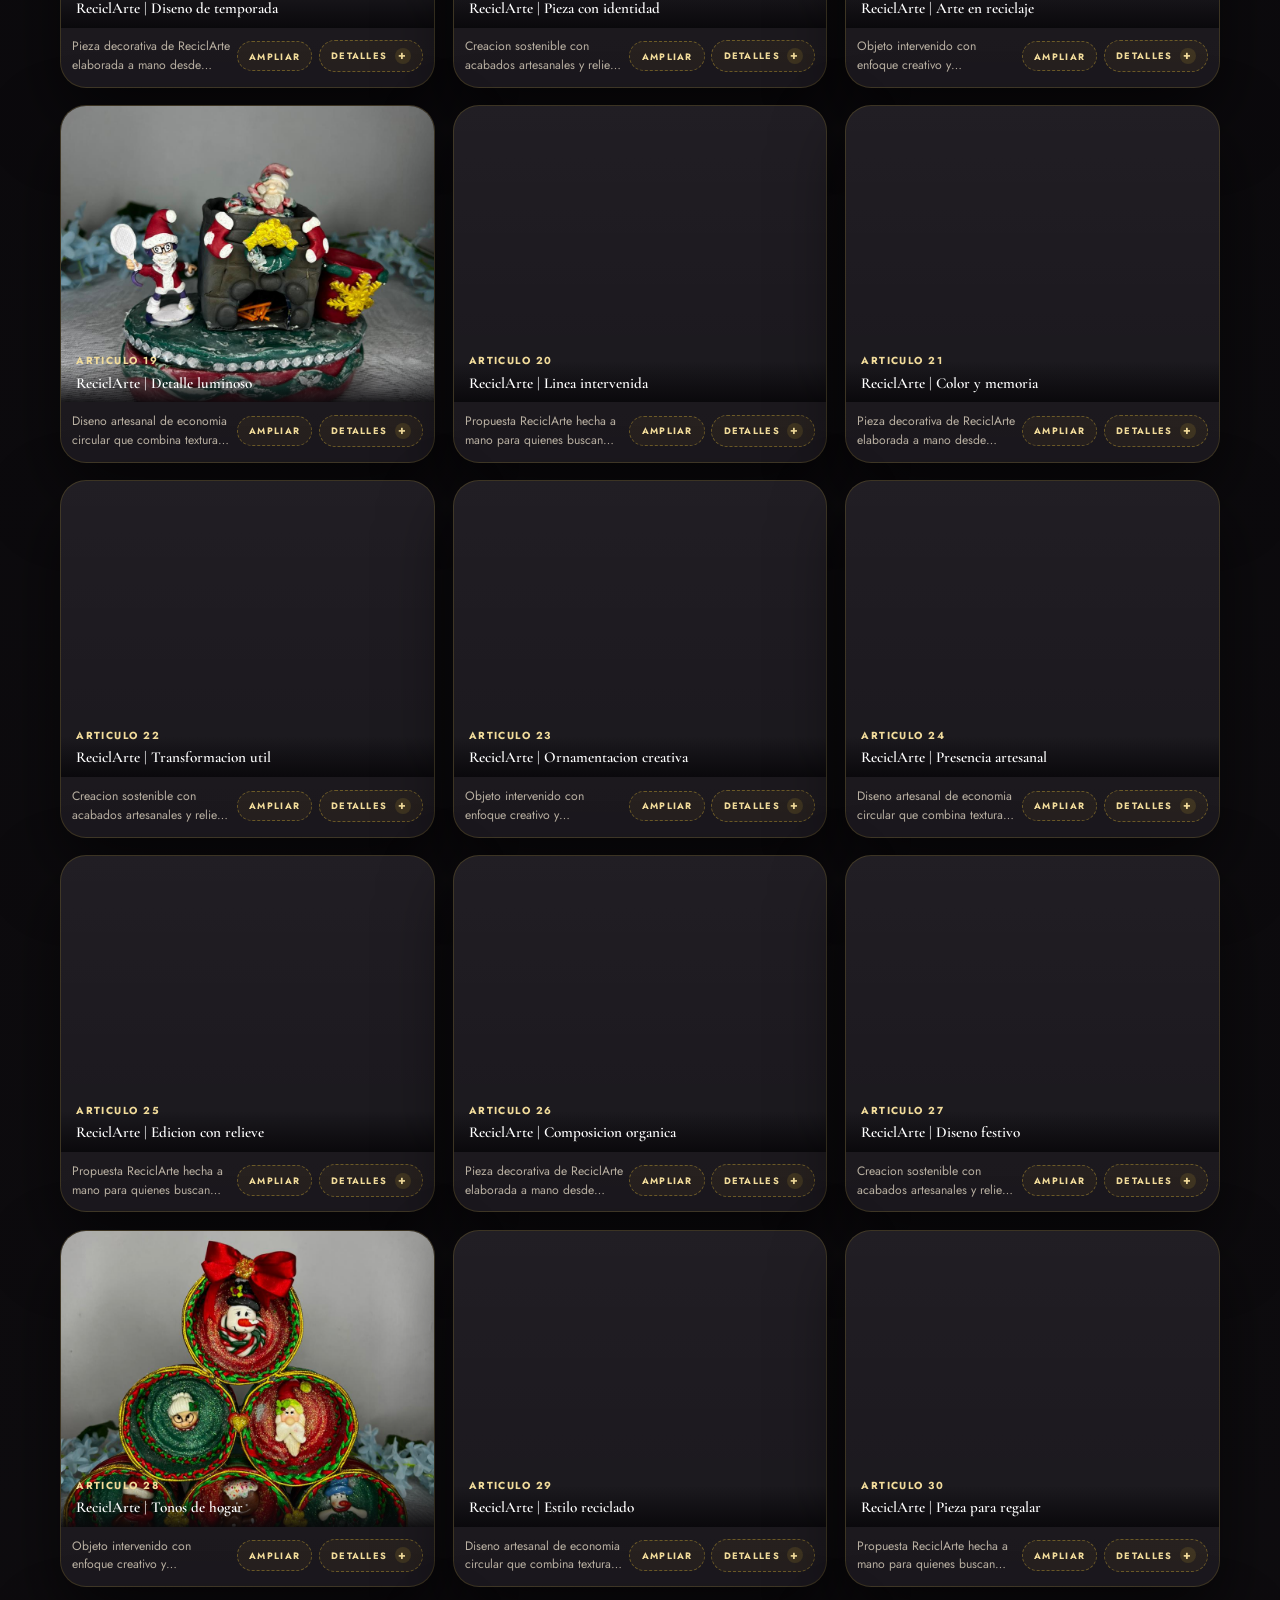
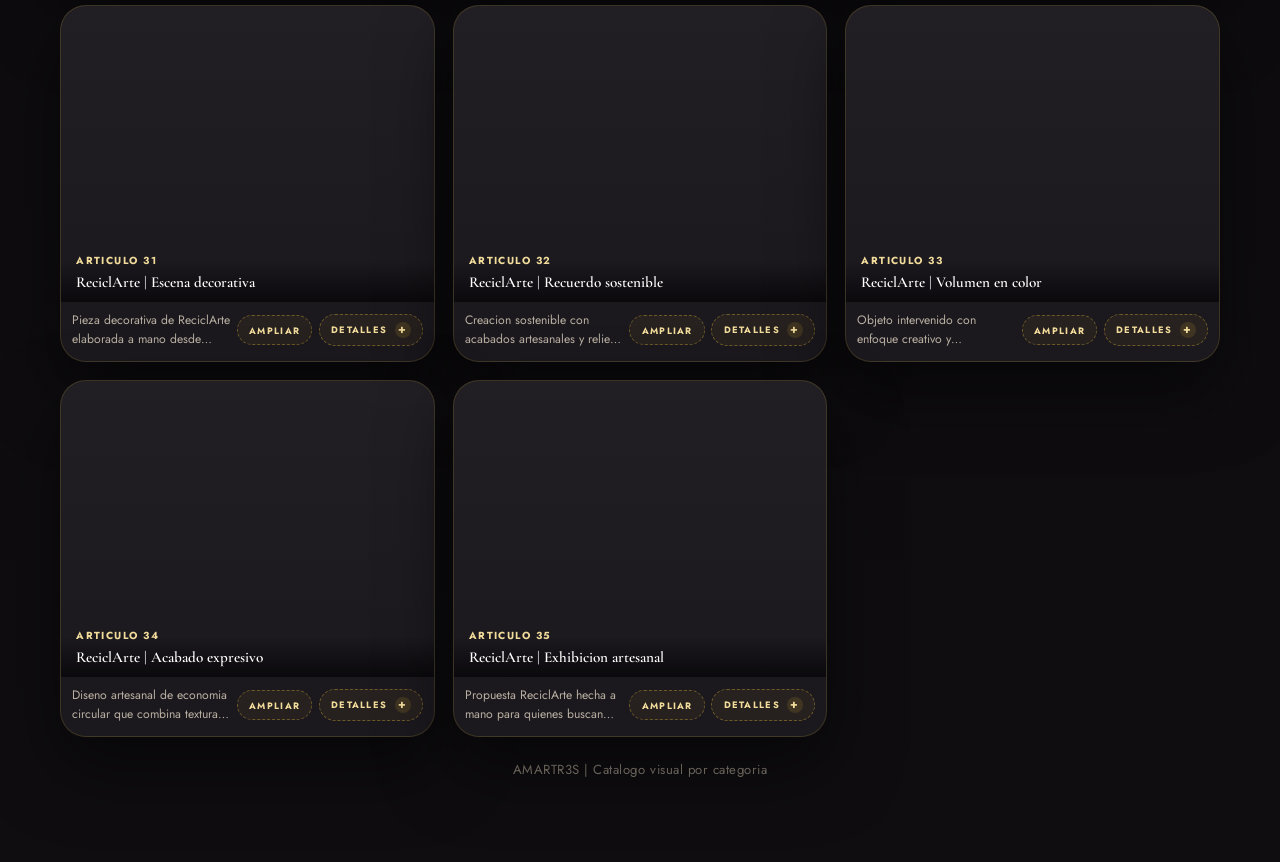
==== commit 5e95ecc9: "Rediseno visual negro y dorado, menu movil y optimizacion para celular" ====
--- a/catalogo.html
+++ b/catalogo.html
@@ -3,607 +3,19 @@
     <head>
         <title>AMARTR3S | Catalogo</title>
         <meta charset="utf-8" />
-        <meta name="viewport" content="width=device-width, initial-scale=1, user-scalable=no" />
+        <meta name="viewport" content="width=device-width, initial-scale=1" />
+        <meta name="theme-color" content="#08070a" />
         <meta
             name="description"
             content="Catalogos por categoria de AMARTR3S con galeria completa y espacio para describir cada articulo."
         />
-        <link rel="stylesheet" href="assets/css/main.css" />
-        <noscript><link rel="stylesheet" href="assets/css/noscript.css" /></noscript>
-        <style>
-            :root {
-                --bg-top: #eef3f9;
-                --bg-bottom: #e5edf8;
-                --navy: #183153;
-                --blue: #4d75a3;
-                --ink: #1e2430;
-                --muted: #596273;
-                --card: rgba(255, 255, 255, 0.84);
-                --line: rgba(24, 49, 83, 0.14);
-                --shadow: 0 24px 60px rgba(24, 49, 83, 0.12);
-                --radius: 28px;
-            }
-
-            html {
-                scroll-behavior: smooth;
-            }
-
-            body {
-                background:
-                    radial-gradient(circle at top left, rgba(24, 49, 83, 0.16), transparent 28%),
-                    radial-gradient(circle at right 15%, rgba(77, 117, 163, 0.18), transparent 26%),
-                    linear-gradient(180deg, var(--bg-top) 0%, var(--bg-bottom) 100%);
-                color: var(--ink);
-            }
-
-            body,
-            input,
-            textarea {
-                font-family: "Merriweather", Georgia, serif;
-            }
-
-            h1,
-            h2,
-            h3,
-            h4,
-            .brand,
-            .nav-link,
-            .section-tag,
-            .item-index,
-            .back-link {
-                font-family: "Source Sans Pro", Helvetica, sans-serif;
-                letter-spacing: 0.06em;
-                text-transform: uppercase;
-            }
-
-            a {
-                border-bottom: 0;
-            }
-
-            p {
-                text-align: left;
-            }
-
-            #wrapper {
-                background: transparent;
-            }
-
-            .shell {
-                width: min(1180px, calc(100% - 2.2rem));
-                margin: 0 auto;
-                padding: 1.2rem 0 4rem 0;
-            }
-
-            .topbar {
-                display: flex;
-                align-items: center;
-                justify-content: space-between;
-                flex-wrap: wrap;
-                gap: 1rem;
-                margin-bottom: 1.4rem;
-                padding: 0.95rem 1.2rem;
-                border: 1px solid var(--line);
-                border-radius: 999px;
-                background: rgba(255, 255, 255, 0.64);
-                backdrop-filter: blur(12px);
-                box-shadow: 0 12px 30px rgba(24, 49, 83, 0.08);
-            }
-
-            .brand {
-                display: inline-flex;
-                align-items: center;
-                gap: 0.8rem;
-                color: var(--navy);
-                font-size: 1rem;
-                font-weight: 900;
-            }
-
-            .brand img {
-                width: 3rem;
-                height: 3rem;
-                object-fit: contain;
-                border-radius: 999px;
-                background: rgba(255, 255, 255, 0.85);
-                padding: 0.35rem;
-                box-shadow: 0 8px 20px rgba(24, 49, 83, 0.14);
-            }
-
-            .nav {
-                display: flex;
-                gap: 1rem;
-                flex-wrap: wrap;
-                justify-content: flex-end;
-            }
-
-            .nav-link {
-                color: var(--muted);
-                font-size: 0.82rem;
-                font-weight: 800;
-            }
-
-            .nav-link:hover {
-                color: var(--navy);
-            }
-
-            .hero,
-            .intro-card,
-            .item-card {
-                background: var(--card);
-                border: 1px solid var(--line);
-                border-radius: var(--radius);
-                box-shadow: var(--shadow);
-            }
-
-            .hero {
-                display: grid;
-                grid-template-columns: 1.05fr 0.95fr;
-                overflow: hidden;
-                margin-bottom: 1.25rem;
-            }
-
-            .hero-copy {
-                display: flex;
-                flex-direction: column;
-                justify-content: center;
-                gap: 0.8rem;
-                min-height: 24rem;
-                padding: 3rem;
-                background: linear-gradient(180deg, rgba(255, 255, 255, 0.96), rgba(241, 246, 252, 0.9));
-            }
-
-            .hero-cover img {
-                width: 100%;
-                height: 100%;
-                min-height: 24rem;
-                object-fit: cover;
-                display: block;
-            }
-
-            .section-tag {
-                display: inline-flex;
-                align-items: center;
-                gap: 0.5rem;
-                margin-bottom: 1rem;
-                color: var(--blue);
-                font-size: 0.78rem;
-                font-weight: 800;
-            }
-
-            .section-tag:before {
-                content: "";
-                width: 2.5rem;
-                height: 1px;
-                background: rgba(77, 117, 163, 0.42);
-            }
-
-            .hero h1 {
-                margin-bottom: 0.3rem;
-                color: var(--navy);
-                font-size: clamp(2.3rem, 6vw, 4.8rem);
-                line-height: 0.96;
-                max-width: 12ch;
-            }
-
-            .hero p,
-            .intro-card p,
-            .item-card p,
-            .detail-points li {
-                color: #435063;
-                line-height: 1.9;
-            }
-
-            .hero-copy p {
-                margin: 0;
-                max-width: 31rem;
-            }
-
-            .hero-note {
-                color: #5e6878;
-                font-size: 0.95rem;
-                line-height: 1.8;
-            }
-
-            .hero-actions {
-                display: flex;
-                gap: 0.9rem;
-                flex-wrap: wrap;
-                margin-top: 1.6rem;
-            }
-
-            .back-link {
-                display: inline-flex;
-                align-items: center;
-                justify-content: center;
-                padding: 0.95rem 1.35rem;
-                border-radius: 999px;
-                background: var(--navy);
-                color: #f8fbff;
-                font-size: 0.8rem;
-                font-weight: 800;
-            }
-
-            .back-link.secondary {
-                background: transparent;
-                color: var(--navy);
-                border: 1px solid rgba(24, 49, 83, 0.18);
-            }
-
-            .items-grid {
-                display: grid;
-                grid-template-columns: repeat(3, minmax(0, 1fr));
-                gap: 1rem;
-            }
-
-            .item-card {
-                overflow: hidden;
-                transition: transform 0.2s ease, box-shadow 0.2s ease;
-            }
-
-            .item-card:hover {
-                transform: translateY(-4px);
-                box-shadow: 0 22px 48px rgba(24, 49, 83, 0.16);
-            }
-
-            .item-media {
-                position: relative;
-                display: block;
-                width: 100%;
-                cursor: zoom-in;
-                overflow: hidden;
-                text-align: left;
-                touch-action: pan-y;
-            }
-
-            .item-media:focus-visible {
-                outline: 0;
-                box-shadow: inset 0 0 0 2px rgba(198, 221, 250, 0.72);
-            }
-
-            .item-card img {
-                width: 100%;
-                height: 18.5rem;
-                object-fit: cover;
-                display: block;
-                transition: transform 0.3s ease;
-            }
-
-            .item-media:hover img,
-            .item-media:focus img {
-                transform: scale(1.02);
-            }
-
-            .item-body {
-                position: absolute;
-                inset: auto 0 0 0;
-                padding: 1.1rem 0.95rem 0.65rem 0.95rem;
-                background: linear-gradient(180deg, rgba(8, 16, 30, 0) 48%, rgba(8, 16, 30, 0.14) 72%, rgba(8, 16, 30, 0.6) 100%);
-                text-align: left;
-            }
-
-            .item-index {
-                display: inline-block;
-                margin-bottom: 0.25rem;
-                color: rgba(217, 233, 251, 0.92);
-                font-size: 0.64rem;
-                font-weight: 800;
-            }
-
-            .item-card h3 {
-                margin-bottom: 0;
-                color: #f7fbff;
-                font-size: 0.92rem;
-                line-height: 1.1;
-            }
-
-            .item-summary {
-                margin: 0;
-                color: #4f6380;
-                font-size: 0.74rem;
-                line-height: 1.55;
-                display: -webkit-box;
-                -webkit-line-clamp: 2;
-                -webkit-box-orient: vertical;
-                overflow: hidden;
-            }
-
-            .item-actions {
-                display: grid;
-                grid-template-columns: minmax(0, 1fr) auto auto;
-                align-items: center;
-                gap: 0.4rem;
-                padding: 0.55rem 0.7rem 0.7rem 0.7rem;
-            }
-
-            .item-view {
-                display: inline-flex;
-                align-items: center;
-                justify-content: center;
-                min-height: 1.9rem;
-                padding: 0.42rem 0.68rem;
-                border-radius: 999px;
-                border: 1px dashed rgba(24, 49, 83, 0.18);
-                background: rgba(255, 255, 255, 0.76);
-                color: var(--navy);
-                font-family: "Source Sans Pro", Helvetica, sans-serif;
-                font-size: 0.58rem;
-                font-weight: 800;
-                letter-spacing: 0.06em;
-                text-transform: uppercase;
-                cursor: pointer;
-                white-space: nowrap;
-                justify-self: end;
-            }
-
-            .item-view:hover,
-            .item-view:focus {
-                background: rgba(24, 49, 83, 0.14);
-            }
-
-            .item-details {
-                justify-self: end;
-                margin-top: 0;
-                border-radius: 999px;
-                background: rgba(255, 255, 255, 0.76);
-                border: 1px dashed rgba(24, 49, 83, 0.18);
-                overflow: hidden;
-                min-width: 0;
-            }
-
-            .item-details summary {
-                display: flex;
-                align-items: center;
-                justify-content: space-between;
-                gap: 0.45rem;
-                min-height: 1.9rem;
-                padding: 0.42rem 0.68rem;
-                cursor: pointer;
-                color: var(--navy);
-                font-size: 0.58rem;
-                font-weight: 900;
-                font-family: "Source Sans Pro", Helvetica, sans-serif;
-                letter-spacing: 0.06em;
-                text-transform: uppercase;
-                white-space: nowrap;
-            }
-
-            .item-details summary::-webkit-details-marker {
-                display: none;
-            }
-
-            .item-details summary::after {
-                content: "+";
-                flex-shrink: 0;
-                width: 1rem;
-                height: 1rem;
-                border-radius: 999px;
-                background: rgba(24, 49, 83, 0.1);
-                display: inline-flex;
-                align-items: center;
-                justify-content: center;
-                font-size: 0.72rem;
-                line-height: 1;
-            }
-
-            .item-details[open] summary::after {
-                content: "-";
-            }
-
-            .item-details[open] {
-                grid-column: 1 / -1;
-                border-radius: 16px;
-                justify-self: stretch;
-            }
-
-            .item-details[open] summary {
-                border-bottom: 1px dashed rgba(24, 49, 83, 0.18);
-                border-radius: 16px 16px 0 0;
-            }
-
-            .detail-points {
-                margin: 0;
-                padding: 0.75rem 0.85rem 0.85rem 1.7rem;
-            }
-
-            .detail-points li {
-                margin-bottom: 0.65rem;
-            }
-
-            .detail-points li:last-child {
-                margin-bottom: 0;
-            }
-
-            .modal-shell {
-                position: fixed;
-                inset: 0;
-                display: none;
-                align-items: center;
-                justify-content: center;
-                padding: 1.2rem;
-                background: rgba(10, 18, 34, 0.74);
-                z-index: 1000;
-                overflow: auto;
-                overscroll-behavior: contain;
-                -webkit-overflow-scrolling: touch;
-            }
-
-            .modal-shell.active {
-                display: flex;
-            }
-
-            .modal-panel {
-                width: min(1180px, 100%);
-                max-height: calc(100vh - 2.4rem);
-                max-height: calc(100dvh - 2.4rem);
-                display: grid;
-                grid-template-columns: 1.18fr 0.82fr;
-                overflow: hidden;
-                border-radius: 32px;
-                background: rgba(255, 255, 255, 0.96);
-                box-shadow: 0 30px 80px rgba(8, 14, 28, 0.34);
-            }
-
-            .modal-visual {
-                background: #0f1f37;
-                display: flex;
-                align-items: center;
-                justify-content: center;
-                padding: 1rem;
-            }
-
-            .modal-visual img {
-                width: 100%;
-                height: 100%;
-                max-height: calc(100vh - 5rem);
-                max-height: calc(100dvh - 5rem);
-                object-fit: contain;
-                border-radius: 24px;
-            }
-
-            .modal-copy {
-                padding: 1.8rem;
-                overflow: auto;
-                position: relative;
-                overscroll-behavior: contain;
-                -webkit-overflow-scrolling: touch;
-                touch-action: pan-y;
-            }
-
-            .modal-close {
-                position: absolute;
-                top: 1rem;
-                right: 1rem;
-                width: 2.5rem;
-                height: 2.5rem;
-                border: 0;
-                border-radius: 999px;
-                background: rgba(24, 49, 83, 0.1);
-                color: var(--navy);
-                font-size: 1.2rem;
-                cursor: pointer;
-            }
-
-            .modal-copy h2 {
-                margin-bottom: 0.8rem;
-                color: var(--navy);
-            }
-
-            .modal-copy p {
-                color: #48576d;
-            }
-
-            .detail-list {
-                display: grid;
-                gap: 0.85rem;
-                margin-top: 1.2rem;
-            }
-
-            .detail-box {
-                padding: 1rem 1.1rem;
-                border-radius: 20px;
-                background: rgba(24, 49, 83, 0.05);
-                border: 1px solid rgba(24, 49, 83, 0.1);
-            }
-
-            .detail-box h4 {
-                margin-bottom: 0.45rem;
-                color: var(--navy);
-                font-size: 0.82rem;
-                font-weight: 900;
-            }
-
-            .footer-note {
-                padding-top: 1rem;
-                color: rgba(30, 36, 48, 0.56);
-                text-align: center;
-                font-size: 0.9rem;
-            }
-
-            body.modal-open {
-                overflow: hidden;
-            }
-
-            @media screen and (max-width: 1080px) {
-                .items-grid {
-                    grid-template-columns: repeat(2, minmax(0, 1fr));
-                }
-            }
-
-            @media screen and (max-width: 900px) {
-                .hero {
-                    grid-template-columns: 1fr;
-                }
-
-                .hero-copy {
-                    padding: 2rem;
-                    min-height: auto;
-                }
-
-                .modal-panel {
-                    grid-template-columns: 1fr;
-                }
-
-                .modal-visual img {
-                    max-height: 44vh;
-                }
-            }
-
-            @media screen and (max-width: 640px) {
-                .shell {
-                    width: min(100% - 1.1rem, 1180px);
-                }
-
-                .topbar {
-                    border-radius: 26px;
-                    padding: 1rem;
-                    justify-content: center;
-                }
-
-                .nav {
-                    justify-content: center;
-                }
-
-                .items-grid {
-                    grid-template-columns: 1fr;
-                }
-
-                .item-card img,
-                .hero-cover img {
-                    height: 13rem;
-                    min-height: 13rem;
-                }
-
-                .item-body {
-                    padding: 0.95rem 0.8rem 0.55rem 0.8rem;
-                }
-
-                .item-summary {
-                    -webkit-line-clamp: 2;
-                }
-
-                .item-actions {
-                    gap: 0.28rem;
-                    padding: 0.5rem 0.55rem 0.65rem 0.55rem;
-                }
-
-                .item-view,
-                .item-details summary {
-                    justify-content: center;
-                    padding: 0.38rem 0.55rem;
-                    font-size: 0.54rem;
-                }
-
-                .modal-shell {
-                    padding: 0.5rem;
-                    align-items: stretch;
-                }
-
-                .modal-panel {
-                    max-height: calc(100vh - 1rem);
-                    max-height: calc(100dvh - 1rem);
-                    margin: auto 0;
-                }
-            }
-        </style>
+        <link rel="preconnect" href="https://fonts.googleapis.com" />
+        <link rel="preconnect" href="https://fonts.gstatic.com" crossorigin />
+        <link
+            href="https://fonts.googleapis.com/css2?family=Cormorant+Garamond:wght@500;600;700&family=Jost:wght@400;500;600;700&display=swap"
+            rel="stylesheet"
+        />
+        <link rel="stylesheet" href="assets/css/theme.css" />
     </head>
     <body class="is-preload">
         <div id="wrapper">
@@ -613,7 +25,16 @@
                         <img src="images/Logo/AMARTR3S.png" alt="Logo AMARTR3S" />
                         <span>AMARTR3S</span>
                     </a>
-                    <nav class="nav">
+                    <button
+                        class="nav-toggle"
+                        type="button"
+                        aria-label="Abrir menu"
+                        aria-controls="navMenu"
+                        aria-expanded="false"
+                    >
+                        <span class="nav-toggle-icon"></span>
+                    </button>
+                    <nav class="nav" id="navMenu">
                         <a class="nav-link" href="index.html">Inicio</a>
                         <a class="nav-link" href="catalogo.html?categoria=reciclarte">ReciclArte</a>
                         <a class="nav-link" href="catalogo.html?categoria=personalizada">Linea personalizada</a>
@@ -762,7 +183,7 @@
                     item.file +
                     '" alt="' +
                     item.name +
-                    '" />' +
+                    '" loading="lazy" decoding="async" />' +
                     '<div class="item-body">' +
                     '<span class="item-index">Articulo ' +
                     String(index + 1).padStart(2, "0") +
@@ -847,12 +268,6 @@
             });
         </script>
 
-        <script src="assets/js/jquery.min.js"></script>
-        <script src="assets/js/jquery.scrollex.min.js"></script>
-        <script src="assets/js/jquery.scrolly.min.js"></script>
-        <script src="assets/js/browser.min.js"></script>
-        <script src="assets/js/breakpoints.min.js"></script>
-        <script src="assets/js/util.js"></script>
-        <script src="assets/js/main.js"></script>
+        <script src="assets/js/site.js"></script>
     </body>
 </html>
--- a/assets/css/theme.css
+++ b/assets/css/theme.css
@@ -0,0 +1,1327 @@
+/* =========================================================
+   AMARTR3S — Theme "Negro & Oro"
+   Sistema visual moderno: negro profundo + acentos dorados
+   ========================================================= */
+
+:root {
+    --black: #08070a;
+    --black-soft: #0f0d10;
+    --charcoal: #17141a;
+    --charcoal-2: #1f1a1f;
+    --line: rgba(212, 175, 55, 0.18);
+    --line-strong: rgba(212, 175, 55, 0.4);
+
+    --gold: #d4af37;
+    --gold-light: #f2dc9b;
+    --gold-deep: #9c7a24;
+    --gold-glow: rgba(212, 175, 55, 0.28);
+
+    --ink: #f4efe4;
+    --muted: #b9b0a2;
+    --muted-2: #8b8377;
+
+    --card: linear-gradient(180deg, rgba(255, 255, 255, 0.045), rgba(255, 255, 255, 0.015));
+    --shadow: 0 30px 70px rgba(0, 0, 0, 0.55);
+    --shadow-gold: 0 18px 40px rgba(212, 175, 55, 0.14);
+    --radius: 26px;
+    --radius-sm: 16px;
+}
+
+* {
+    box-sizing: border-box;
+}
+
+html {
+    scroll-behavior: smooth;
+    -webkit-text-size-adjust: 100%;
+    text-size-adjust: 100%;
+}
+
+body {
+    margin: 0;
+    background:
+        radial-gradient(circle at 12% 0%, rgba(212, 175, 55, 0.1), transparent 32%),
+        radial-gradient(circle at 88% 18%, rgba(212, 175, 55, 0.07), transparent 30%),
+        linear-gradient(180deg, var(--black) 0%, var(--black-soft) 100%);
+    color: var(--ink);
+    -webkit-font-smoothing: antialiased;
+    text-rendering: optimizeLegibility;
+}
+
+body,
+input,
+textarea {
+    font-family: "Jost", "Helvetica Neue", Arial, sans-serif;
+    font-size: 16px;
+    line-height: 1.7;
+}
+
+h1,
+h2,
+h3,
+h4 {
+    font-family: "Cormorant Garamond", Georgia, serif;
+    font-weight: 600;
+    color: var(--ink);
+    margin: 0;
+}
+
+a,
+button {
+    color: inherit;
+    text-decoration: none;
+    border-bottom: 0;
+    -webkit-tap-highlight-color: transparent;
+}
+
+button {
+    font-family: inherit;
+}
+
+a,
+button,
+.item-card,
+.item-media {
+    touch-action: manipulation;
+}
+
+.item-media {
+    touch-action: pan-y;
+}
+
+p {
+    text-align: left;
+    color: var(--muted);
+}
+
+img {
+    max-width: 100%;
+    display: block;
+}
+
+ul {
+    margin: 0;
+    padding: 0;
+}
+
+#wrapper {
+    background: transparent;
+}
+
+body.is-preload * {
+    transition: none !important;
+}
+
+body.modal-open {
+    overflow: hidden;
+}
+
+::selection {
+    background: var(--gold);
+    color: var(--black);
+}
+
+/* ---------- layout shells ---------- */
+
+.site-shell,
+.shell {
+    width: min(1160px, calc(100% - 2.4rem));
+    margin: 0 auto;
+    padding: 1.4rem 0 5rem 0;
+}
+
+/* ---------- topbar / nav ---------- */
+
+.topbar {
+    display: flex;
+    align-items: center;
+    justify-content: space-between;
+    flex-wrap: wrap;
+    gap: 1rem;
+    padding: 0.85rem 1.4rem;
+    margin-bottom: 1.6rem;
+    background: rgba(23, 20, 26, 0.6);
+    border: 1px solid var(--line);
+    border-radius: 999px;
+    backdrop-filter: blur(14px);
+    box-shadow: var(--shadow);
+    position: sticky;
+    top: 1rem;
+    z-index: 50;
+}
+
+.brand,
+.nav-links a,
+.nav-link,
+.nav a,
+.pill,
+.pill-title,
+.cta,
+.contact-chip,
+.section-tag,
+.back-link,
+.item-index,
+.card-cta,
+.album-count,
+.item-view,
+.item-details summary {
+    font-family: "Jost", Arial, sans-serif;
+    letter-spacing: 0.14em;
+    text-transform: uppercase;
+}
+
+.brand {
+    display: inline-flex;
+    align-items: center;
+    gap: 0.85rem;
+    color: var(--gold-light);
+    font-size: 1rem;
+    font-weight: 600;
+}
+
+.brand img {
+    width: 2.9rem;
+    height: 2.9rem;
+    object-fit: contain;
+    border-radius: 999px;
+    background: var(--black);
+    padding: 0.3rem;
+    border: 1px solid var(--line-strong);
+    box-shadow: 0 0 0 4px rgba(212, 175, 55, 0.05);
+}
+
+.nav-links,
+.nav {
+    display: flex;
+    gap: 1.5rem;
+    flex-wrap: wrap;
+    justify-content: flex-end;
+}
+
+.nav-links a,
+.nav-link,
+.nav a {
+    color: var(--muted);
+    font-size: 0.74rem;
+    font-weight: 600;
+    position: relative;
+    padding-bottom: 0.2rem;
+    transition: color 0.25s ease;
+}
+
+.nav-links a:after,
+.nav-link:after,
+.nav a:after {
+    content: "";
+    position: absolute;
+    left: 0;
+    right: 100%;
+    bottom: 0;
+    height: 1px;
+    background: var(--gold);
+    transition: right 0.28s ease;
+}
+
+.nav-links a:hover,
+.nav-links a:focus,
+.nav-link:hover,
+.nav a:hover {
+    color: var(--gold-light);
+}
+
+.nav-links a:hover:after,
+.nav-link:hover:after,
+.nav a:hover:after {
+    right: 0;
+}
+
+.nav-toggle {
+    display: none;
+    align-items: center;
+    justify-content: center;
+    width: 2.75rem;
+    height: 2.75rem;
+    flex-shrink: 0;
+    border: 1px solid var(--line);
+    border-radius: 999px;
+    background: rgba(212, 175, 55, 0.06);
+    cursor: pointer;
+    padding: 0;
+}
+
+.nav-toggle-icon,
+.nav-toggle-icon:before,
+.nav-toggle-icon:after {
+    display: block;
+    width: 1.1rem;
+    height: 2px;
+    border-radius: 2px;
+    background: var(--gold-light);
+    transition: transform 0.25s ease, opacity 0.25s ease;
+}
+
+.nav-toggle-icon {
+    position: relative;
+}
+
+.nav-toggle-icon:before,
+.nav-toggle-icon:after {
+    content: "";
+    position: absolute;
+    left: 0;
+}
+
+.nav-toggle-icon:before {
+    top: -6px;
+}
+
+.nav-toggle-icon:after {
+    top: 6px;
+}
+
+.nav-toggle[aria-expanded="true"] .nav-toggle-icon {
+    background: transparent;
+}
+
+.nav-toggle[aria-expanded="true"] .nav-toggle-icon:before {
+    top: 0;
+    transform: rotate(45deg);
+}
+
+.nav-toggle[aria-expanded="true"] .nav-toggle-icon:after {
+    top: 0;
+    transform: rotate(-45deg);
+}
+
+/* ---------- section tag ---------- */
+
+.section-tag {
+    display: inline-flex;
+    align-items: center;
+    gap: 0.6rem;
+    margin-bottom: 1.2rem;
+    color: var(--gold);
+    font-size: 0.7rem;
+    font-weight: 600;
+}
+
+.section-tag:before {
+    content: "";
+    width: 2.6rem;
+    height: 1px;
+    background: linear-gradient(90deg, var(--gold), transparent);
+}
+
+/* ---------- hero ---------- */
+
+.hero {
+    display: grid;
+    grid-template-columns: 1.1fr 0.9fr;
+    gap: 1.5rem;
+    align-items: stretch;
+    margin-bottom: 1.6rem;
+}
+
+.hero-copy,
+.hero-photo,
+.panel,
+.line-card,
+.gallery-card,
+.contact-panel,
+.hero-cover,
+.intro-card,
+.item-card {
+    background: var(--card);
+    background-color: var(--charcoal);
+    border: 1px solid var(--line);
+    border-radius: var(--radius);
+    box-shadow: var(--shadow);
+}
+
+.hero-copy {
+    padding: 3.2rem;
+    display: flex;
+    flex-direction: column;
+    justify-content: center;
+    gap: 0.6rem;
+    position: relative;
+    overflow: hidden;
+}
+
+.hero-copy:before {
+    content: "";
+    position: absolute;
+    top: -40%;
+    right: -20%;
+    width: 60%;
+    height: 140%;
+    background: radial-gradient(circle, var(--gold-glow), transparent 70%);
+    pointer-events: none;
+}
+
+.hero h1 {
+    margin-bottom: 1rem;
+    font-size: clamp(2.8rem, 7vw, 5.6rem);
+    line-height: 0.98;
+    background: linear-gradient(120deg, var(--gold-light) 10%, var(--gold) 45%, var(--gold-deep) 90%);
+    -webkit-background-clip: text;
+    background-clip: text;
+    color: transparent;
+    letter-spacing: 0.02em;
+}
+
+.hero-lead,
+.hero-copy p {
+    max-width: 36rem;
+    margin-bottom: 1.2rem;
+    font-size: 1.05rem;
+    line-height: 1.95;
+    color: var(--muted);
+}
+
+.hero-note {
+    color: var(--muted-2);
+    font-size: 0.92rem;
+    line-height: 1.8;
+}
+
+.hero-points {
+    display: grid;
+    grid-template-columns: repeat(3, minmax(0, 1fr));
+    gap: 0.85rem;
+    margin: 1.6rem 0;
+    position: relative;
+}
+
+.pill {
+    display: block;
+    padding: 1rem 1.1rem;
+    border: 1px solid var(--line);
+    border-radius: var(--radius-sm);
+    background: rgba(212, 175, 55, 0.045);
+    color: var(--ink);
+    font-size: 0.68rem;
+    font-weight: 600;
+    line-height: 1.6;
+    letter-spacing: 0.06em;
+    text-transform: none;
+    transition: all 0.25s ease;
+}
+
+.pill:hover {
+    transform: translateY(-4px);
+    border-color: var(--line-strong);
+    box-shadow: var(--shadow-gold);
+    background: rgba(212, 175, 55, 0.09);
+}
+
+.pill-title {
+    display: block;
+    margin-bottom: 0.3rem;
+    color: var(--gold-light);
+    font-size: 0.85rem;
+    font-weight: 700;
+}
+
+.pill-copy {
+    display: block;
+    color: var(--muted-2);
+    font-size: 0.68rem;
+    line-height: 1.55;
+    letter-spacing: 0.02em;
+    text-transform: none;
+}
+
+.hero-actions {
+    display: flex;
+    gap: 0.9rem;
+    flex-wrap: wrap;
+    margin-top: 1.9rem;
+    position: relative;
+}
+
+.cta,
+.back-link {
+    display: inline-flex;
+    align-items: center;
+    justify-content: center;
+    min-width: 12rem;
+    padding: 1rem 1.4rem;
+    border-radius: 999px;
+    font-size: 0.74rem;
+    font-weight: 700;
+    transition: all 0.25s ease;
+    cursor: pointer;
+}
+
+.cta.primary,
+.back-link {
+    background: linear-gradient(120deg, var(--gold-light), var(--gold) 55%, var(--gold-deep));
+    color: var(--black);
+    box-shadow: var(--shadow-gold);
+}
+
+.cta.primary:hover,
+.back-link:hover {
+    transform: translateY(-3px);
+    box-shadow: 0 22px 46px rgba(212, 175, 55, 0.26);
+}
+
+.cta.secondary,
+.back-link.secondary {
+    background: transparent;
+    color: var(--gold-light);
+    border: 1px solid var(--line-strong);
+}
+
+.cta.secondary:hover,
+.back-link.secondary:hover {
+    background: rgba(212, 175, 55, 0.08);
+    transform: translateY(-3px);
+}
+
+.hero-photo,
+.hero-cover {
+    min-height: 100%;
+    overflow: hidden;
+    position: relative;
+}
+
+.hero-photo img,
+.hero-cover img {
+    width: 100%;
+    height: 100%;
+    min-height: 28rem;
+    object-fit: cover;
+    display: block;
+    filter: saturate(1.05) contrast(1.04);
+}
+
+.hero-photo:after,
+.hero-cover:after {
+    content: "";
+    position: absolute;
+    inset: 0;
+    background: linear-gradient(180deg, rgba(8, 7, 10, 0) 40%, rgba(8, 7, 10, 0.55) 100%);
+    pointer-events: none;
+}
+
+/* ---------- panels / grids ---------- */
+
+.panel-grid,
+.lines-grid,
+.album-grid,
+.contact-grid {
+    display: grid;
+    gap: 1.2rem;
+    margin-bottom: 1.2rem;
+}
+
+.panel-grid {
+    grid-template-columns: repeat(3, minmax(0, 1fr));
+}
+
+.panel {
+    padding: 1.9rem;
+    transition: transform 0.25s ease, box-shadow 0.25s ease, border-color 0.25s ease;
+}
+
+.panel:hover {
+    transform: translateY(-4px);
+    border-color: var(--line-strong);
+    box-shadow: var(--shadow-gold);
+}
+
+.panel h3,
+.line-card h3,
+.gallery-card h3,
+.contact-panel h3 {
+    margin-bottom: 0.9rem;
+    color: var(--gold-light);
+    font-size: 1.15rem;
+}
+
+.panel p,
+.line-card p,
+.gallery-card p,
+.contact-panel p {
+    margin: 0;
+    color: var(--muted);
+    line-height: 1.9;
+}
+
+/* ---------- mission/vision split ---------- */
+
+.split-panel {
+    display: grid;
+    gap: 0.85rem;
+    margin-top: 0.15rem;
+}
+
+.split-note {
+    padding: 1rem 1rem 1.05rem 1rem;
+    border-radius: var(--radius-sm);
+    border: 1px solid var(--line);
+    background: rgba(212, 175, 55, 0.035);
+}
+
+.split-note.vision {
+    border-color: var(--line-strong);
+    background: rgba(212, 175, 55, 0.06);
+}
+
+.split-note h4 {
+    margin-bottom: 0.45rem;
+    color: var(--gold-light);
+    font-size: 0.78rem;
+    font-weight: 700;
+    letter-spacing: 0.08em;
+    text-transform: uppercase;
+    font-family: "Jost", Arial, sans-serif;
+}
+
+.split-note p {
+    margin: 0;
+    color: var(--muted);
+    line-height: 1.82;
+}
+
+.lines-grid {
+    grid-template-columns: repeat(3, minmax(0, 1fr));
+}
+
+.line-card {
+    overflow: hidden;
+    position: relative;
+    transition: transform 0.3s ease, box-shadow 0.3s ease, border-color 0.3s ease;
+}
+
+.line-link,
+.album-link {
+    display: block;
+    color: inherit;
+}
+
+.line-link:hover .line-card,
+.line-card:hover,
+.album-link:hover .album-card {
+    transform: translateY(-6px);
+    border-color: var(--line-strong);
+    box-shadow: 0 34px 70px rgba(0, 0, 0, 0.6), var(--shadow-gold);
+}
+
+.line-card img {
+    width: 100%;
+    height: 18rem;
+    object-fit: cover;
+    display: block;
+    filter: grayscale(0.15) saturate(1.1);
+    transition: filter 0.4s ease, transform 0.5s ease;
+}
+
+.line-link:hover img {
+    filter: grayscale(0) saturate(1.2);
+    transform: scale(1.04);
+}
+
+.line-body,
+.gallery-body,
+.contact-body {
+    padding: 1.9rem;
+}
+
+.card-cta {
+    margin-top: 1.1rem;
+    display: inline-flex;
+    align-items: center;
+    gap: 0.4rem;
+    color: var(--gold);
+    font-size: 0.68rem;
+    font-weight: 700;
+    letter-spacing: 0.1em;
+    text-transform: uppercase;
+}
+
+.card-cta:after {
+    content: "\2192";
+    transition: transform 0.25s ease;
+}
+
+.line-link:hover .card-cta:after,
+.album-link:hover .card-cta:after {
+    transform: translateX(4px);
+}
+
+.line-list {
+    margin: 1.1rem 0 0 0;
+    padding-left: 1.1rem;
+    color: var(--muted-2);
+}
+
+.line-list li {
+    margin-bottom: 0.55rem;
+}
+
+.album-grid {
+    grid-template-columns: repeat(3, minmax(0, 1fr));
+}
+
+.album-card {
+    overflow: hidden;
+    padding: 0;
+    transition: transform 0.3s ease, box-shadow 0.3s ease, border-color 0.3s ease;
+}
+
+.album-cover {
+    position: relative;
+    padding: 1rem 1rem 0 1rem;
+}
+
+.album-cover:after {
+    content: "";
+    position: absolute;
+    inset: 1rem 1rem 0 1rem;
+    background: linear-gradient(180deg, transparent 42%, rgba(8, 7, 10, 0.7) 100%);
+    border-radius: 22px;
+    pointer-events: none;
+}
+
+.album-cover img {
+    width: 100%;
+    height: 18rem;
+    border-radius: 22px;
+    object-fit: cover;
+    display: block;
+}
+
+.album-strip {
+    display: grid;
+    grid-template-columns: repeat(3, minmax(0, 1fr));
+    gap: 0.65rem;
+    padding: 0 1rem 1rem 1rem;
+    margin-top: -2.2rem;
+    position: relative;
+    z-index: 2;
+}
+
+.album-strip img {
+    width: 100%;
+    height: 6.2rem;
+    border-radius: 14px;
+    object-fit: cover;
+    display: block;
+    border: 2px solid rgba(212, 175, 55, 0.35);
+    box-shadow: 0 12px 24px rgba(0, 0, 0, 0.5);
+}
+
+.album-count {
+    margin-top: 0.85rem;
+    display: inline-block;
+    color: var(--gold);
+    font-size: 0.68rem;
+    font-weight: 700;
+    letter-spacing: 0.08em;
+}
+
+.album-card .gallery-body {
+    padding: 1.6rem 1.6rem 1.2rem 1.6rem;
+}
+
+.album-card h3 {
+    font-size: 1.2rem;
+}
+
+/* ---------- contact ---------- */
+
+.contact-grid {
+    grid-template-columns: 1.1fr 0.9fr;
+}
+
+.contact-panel {
+    padding: 0;
+}
+
+.contact-body {
+    display: grid;
+    gap: 1rem;
+}
+
+.contact-chip {
+    display: inline-flex;
+    align-items: center;
+    padding: 1rem 1.1rem;
+    border-radius: var(--radius-sm);
+    background: rgba(212, 175, 55, 0.06);
+    border: 1px solid var(--line);
+    color: var(--gold-light);
+    font-size: 0.72rem;
+    font-weight: 700;
+    transition: all 0.25s ease;
+}
+
+.contact-chip:hover {
+    border-color: var(--line-strong);
+    background: rgba(212, 175, 55, 0.11);
+    transform: translateY(-2px);
+}
+
+.contact-note {
+    padding: 1.5rem 1.7rem;
+    border-radius: var(--radius-sm);
+    background: rgba(212, 175, 55, 0.035);
+    border: 1px dashed var(--line-strong);
+    color: var(--muted);
+}
+
+.footer-note {
+    padding-top: 1.4rem;
+    color: var(--muted-2);
+    text-align: center;
+    font-size: 0.82rem;
+    letter-spacing: 0.04em;
+}
+
+.footer-actions {
+    display: flex;
+    justify-content: center;
+    margin-top: 1rem;
+}
+
+/* ---------- catalog page ---------- */
+
+.intro-card {
+    padding: 1.9rem;
+    margin-bottom: 1.25rem;
+}
+
+.items-grid {
+    display: grid;
+    grid-template-columns: repeat(3, minmax(0, 1fr));
+    gap: 1.1rem;
+}
+
+.item-card {
+    overflow: hidden;
+    transition: transform 0.25s ease, box-shadow 0.25s ease, border-color 0.25s ease;
+}
+
+.item-card:hover {
+    transform: translateY(-5px);
+    border-color: var(--line-strong);
+    box-shadow: 0 30px 60px rgba(0, 0, 0, 0.6), var(--shadow-gold);
+}
+
+.item-media {
+    position: relative;
+    display: block;
+    width: 100%;
+    cursor: zoom-in;
+    overflow: hidden;
+    text-align: left;
+}
+
+.item-media:focus-visible {
+    outline: 0;
+    box-shadow: inset 0 0 0 2px var(--line-strong);
+}
+
+.item-card img {
+    width: 100%;
+    height: 18.5rem;
+    object-fit: cover;
+    display: block;
+    transition: transform 0.4s ease;
+}
+
+.item-media:hover img,
+.item-media:focus img {
+    transform: scale(1.04);
+}
+
+.item-body {
+    position: absolute;
+    inset: auto 0 0 0;
+    padding: 1.1rem 0.95rem 0.65rem 0.95rem;
+    background: linear-gradient(180deg, rgba(8, 7, 10, 0) 45%, rgba(8, 7, 10, 0.55) 78%, rgba(8, 7, 10, 0.9) 100%);
+    text-align: left;
+}
+
+.item-index {
+    display: inline-block;
+    margin-bottom: 0.3rem;
+    color: var(--gold-light);
+    font-size: 0.64rem;
+    font-weight: 700;
+}
+
+.item-card h3 {
+    margin-bottom: 0;
+    color: #fff;
+    font-size: 0.95rem;
+    line-height: 1.15;
+}
+
+.item-summary {
+    margin: 0;
+    color: var(--muted);
+    font-size: 0.76rem;
+    line-height: 1.55;
+    display: -webkit-box;
+    -webkit-line-clamp: 2;
+    -webkit-box-orient: vertical;
+    overflow: hidden;
+}
+
+.item-actions {
+    display: grid;
+    grid-template-columns: minmax(0, 1fr) auto auto;
+    align-items: center;
+    gap: 0.4rem;
+    padding: 0.6rem 0.7rem 0.75rem 0.7rem;
+}
+
+.item-view {
+    display: inline-flex;
+    align-items: center;
+    justify-content: center;
+    min-height: 1.9rem;
+    padding: 0.42rem 0.7rem;
+    border-radius: 999px;
+    border: 1px dashed var(--line-strong);
+    background: rgba(212, 175, 55, 0.06);
+    color: var(--gold-light);
+    font-size: 0.58rem;
+    font-weight: 700;
+    cursor: pointer;
+    white-space: nowrap;
+    justify-self: end;
+    transition: background 0.2s ease;
+}
+
+.item-view:hover,
+.item-view:focus {
+    background: rgba(212, 175, 55, 0.16);
+}
+
+.item-details {
+    justify-self: end;
+    margin-top: 0;
+    border-radius: 999px;
+    background: rgba(212, 175, 55, 0.06);
+    border: 1px dashed var(--line-strong);
+    overflow: hidden;
+    min-width: 0;
+}
+
+.item-details summary {
+    display: flex;
+    align-items: center;
+    justify-content: space-between;
+    gap: 0.45rem;
+    min-height: 1.9rem;
+    padding: 0.42rem 0.7rem;
+    cursor: pointer;
+    color: var(--gold-light);
+    font-size: 0.58rem;
+    font-weight: 700;
+    white-space: nowrap;
+}
+
+.item-details summary::-webkit-details-marker {
+    display: none;
+}
+
+.item-details summary::after {
+    content: "+";
+    flex-shrink: 0;
+    width: 1rem;
+    height: 1rem;
+    border-radius: 999px;
+    background: rgba(212, 175, 55, 0.14);
+    display: inline-flex;
+    align-items: center;
+    justify-content: center;
+    font-size: 0.72rem;
+    line-height: 1;
+}
+
+.item-details[open] summary::after {
+    content: "-";
+}
+
+.item-details[open] {
+    grid-column: 1 / -1;
+    border-radius: 16px;
+    justify-self: stretch;
+}
+
+.item-details[open] summary {
+    border-bottom: 1px dashed var(--line-strong);
+    border-radius: 16px 16px 0 0;
+}
+
+.detail-points {
+    margin: 0;
+    padding: 0.75rem 0.85rem 0.85rem 1.7rem;
+}
+
+.detail-points li {
+    margin-bottom: 0.65rem;
+    color: var(--muted);
+    line-height: 1.9;
+}
+
+.detail-points li:last-child {
+    margin-bottom: 0;
+}
+
+/* ---------- modal ---------- */
+
+.modal-shell {
+    position: fixed;
+    inset: 0;
+    display: none;
+    align-items: center;
+    justify-content: center;
+    padding: 1.2rem;
+    background: rgba(4, 3, 5, 0.86);
+    backdrop-filter: blur(6px);
+    z-index: 1000;
+    overflow: auto;
+    overscroll-behavior: contain;
+    -webkit-overflow-scrolling: touch;
+}
+
+.modal-shell.active {
+    display: flex;
+}
+
+.modal-panel {
+    width: min(1180px, 100%);
+    max-height: calc(100vh - 2.4rem);
+    max-height: calc(100dvh - 2.4rem);
+    display: grid;
+    grid-template-columns: 1.18fr 0.82fr;
+    overflow: hidden;
+    border-radius: 30px;
+    background: var(--charcoal);
+    border: 1px solid var(--line-strong);
+    box-shadow: 0 40px 100px rgba(0, 0, 0, 0.7);
+}
+
+.modal-visual {
+    background: var(--black);
+    display: flex;
+    align-items: center;
+    justify-content: center;
+    padding: 1rem;
+}
+
+.modal-visual img {
+    width: 100%;
+    height: 100%;
+    max-height: calc(100vh - 5rem);
+    max-height: calc(100dvh - 5rem);
+    object-fit: contain;
+    border-radius: 20px;
+}
+
+.modal-copy {
+    padding: 1.9rem;
+    overflow: auto;
+    position: relative;
+    overscroll-behavior: contain;
+    -webkit-overflow-scrolling: touch;
+    touch-action: pan-y;
+}
+
+.modal-close {
+    position: absolute;
+    top: 1rem;
+    right: 1rem;
+    width: 2.6rem;
+    height: 2.6rem;
+    border: 1px solid var(--line);
+    border-radius: 999px;
+    background: rgba(212, 175, 55, 0.08);
+    color: var(--gold-light);
+    font-size: 1.2rem;
+    cursor: pointer;
+    transition: all 0.2s ease;
+}
+
+.modal-close:hover {
+    background: rgba(212, 175, 55, 0.18);
+    border-color: var(--line-strong);
+}
+
+.modal-copy h2 {
+    margin-bottom: 0.8rem;
+    color: var(--gold-light);
+}
+
+.modal-copy p {
+    color: var(--muted);
+}
+
+.detail-list {
+    display: grid;
+    gap: 0.9rem;
+    margin-top: 1.3rem;
+}
+
+.detail-box {
+    padding: 1rem 1.1rem;
+    border-radius: var(--radius-sm);
+    background: rgba(212, 175, 55, 0.035);
+    border: 1px solid var(--line);
+}
+
+.detail-box h4 {
+    margin-bottom: 0.45rem;
+    color: var(--gold-light);
+    font-size: 0.72rem;
+    font-weight: 700;
+    text-transform: uppercase;
+    letter-spacing: 0.08em;
+    font-family: "Jost", Arial, sans-serif;
+}
+
+.detail-box p {
+    color: var(--muted);
+}
+
+/* ---------- reveal on scroll ---------- */
+
+.reveal {
+    opacity: 0;
+    transform: translateY(24px);
+    transition: opacity 0.7s ease, transform 0.7s ease;
+}
+
+.reveal.is-visible {
+    opacity: 1;
+    transform: translateY(0);
+}
+
+/* ---------- responsive ---------- */
+
+@media screen and (max-width: 1080px) {
+    .items-grid {
+        grid-template-columns: repeat(2, minmax(0, 1fr));
+    }
+}
+
+@media screen and (max-width: 980px) {
+    .hero,
+    .contact-grid,
+    .lines-grid,
+    .panel-grid,
+    .album-grid {
+        grid-template-columns: 1fr;
+    }
+
+    .hero-copy {
+        padding: 2.2rem;
+        min-height: auto;
+    }
+
+    .hero-points {
+        grid-template-columns: 1fr;
+    }
+
+    .modal-panel {
+        grid-template-columns: 1fr;
+    }
+
+    .modal-visual img {
+        max-height: 44vh;
+    }
+}
+
+@media screen and (max-width: 720px) {
+    .nav-toggle {
+        display: inline-flex;
+    }
+
+    .topbar {
+        flex-wrap: wrap;
+    }
+
+    .nav-links,
+    .nav {
+        display: none;
+        flex-basis: 100%;
+        width: 100%;
+        flex-direction: column;
+        align-items: stretch;
+        gap: 0.2rem;
+        margin-top: 1rem;
+        padding-top: 1rem;
+        border-top: 1px solid var(--line);
+        justify-content: flex-start;
+    }
+
+    .nav-links.is-open,
+    .nav.is-open {
+        display: flex;
+    }
+
+    .nav-links a,
+    .nav-link,
+    .nav a {
+        padding: 0.85rem 0.6rem;
+        font-size: 0.78rem;
+        border-radius: var(--radius-sm);
+    }
+
+    .nav-links a:hover,
+    .nav-link:hover,
+    .nav a:hover {
+        background: rgba(212, 175, 55, 0.06);
+    }
+
+    .nav-links a:after,
+    .nav-link:after,
+    .nav a:after {
+        display: none;
+    }
+}
+
+@media screen and (max-width: 640px) {
+    body {
+        font-size: 15px;
+    }
+
+    .site-shell,
+    .shell {
+        width: min(100% - 1.2rem, 1160px);
+        padding-top: 1rem;
+        padding-bottom: 3.5rem;
+    }
+
+    .topbar {
+        border-radius: 26px;
+        padding: 0.85rem 0.9rem;
+        justify-content: space-between;
+        position: static;
+    }
+
+    .brand {
+        font-size: 0.88rem;
+    }
+
+    .brand img {
+        width: 2.5rem;
+        height: 2.5rem;
+    }
+
+    .hero-copy {
+        padding: 1.6rem;
+    }
+
+    .hero h1 {
+        font-size: 2.5rem;
+    }
+
+    .hero-lead,
+    .hero-copy p {
+        font-size: 0.95rem;
+        line-height: 1.85;
+    }
+
+    .hero-points {
+        margin: 1.2rem 0;
+    }
+
+    .pill {
+        font-size: 0.72rem;
+    }
+
+    .cta,
+    .back-link {
+        min-width: 0;
+        width: 100%;
+        min-height: 3rem;
+    }
+
+    .hero-actions {
+        flex-direction: column;
+    }
+
+    .panel,
+    .line-body,
+    .gallery-body,
+    .contact-body,
+    .intro-card {
+        padding: 1.4rem;
+    }
+
+    .hero-photo img,
+    .hero-cover img,
+    .line-card img,
+    .album-cover img {
+        height: 12rem;
+        min-height: 12rem;
+    }
+
+    .album-strip img {
+        height: 4.2rem;
+    }
+
+    .items-grid {
+        grid-template-columns: 1fr;
+        gap: 0.9rem;
+    }
+
+    .item-card img,
+    .hero-cover img {
+        height: 13rem;
+        min-height: 13rem;
+    }
+
+    .item-body {
+        padding: 0.95rem 0.8rem 0.55rem 0.8rem;
+    }
+
+    .item-actions {
+        gap: 0.28rem;
+        padding: 0.5rem 0.55rem 0.65rem 0.55rem;
+    }
+
+    .item-view,
+    .item-details summary {
+        justify-content: center;
+        padding: 0.38rem 0.55rem;
+        font-size: 0.54rem;
+    }
+
+    .modal-copy {
+        padding: 1.3rem;
+    }
+
+    .modal-shell {
+        padding: 0.5rem;
+        align-items: stretch;
+    }
+
+    .modal-panel {
+        max-height: calc(100vh - 1rem);
+        max-height: calc(100dvh - 1rem);
+        margin: auto 0;
+    }
+
+    .detail-box {
+        padding: 0.85rem 0.95rem;
+    }
+}
+
+@media screen and (max-width: 380px) {
+    .hero h1 {
+        font-size: 2.15rem;
+    }
+
+    .hero-points {
+        gap: 0.6rem;
+    }
+}
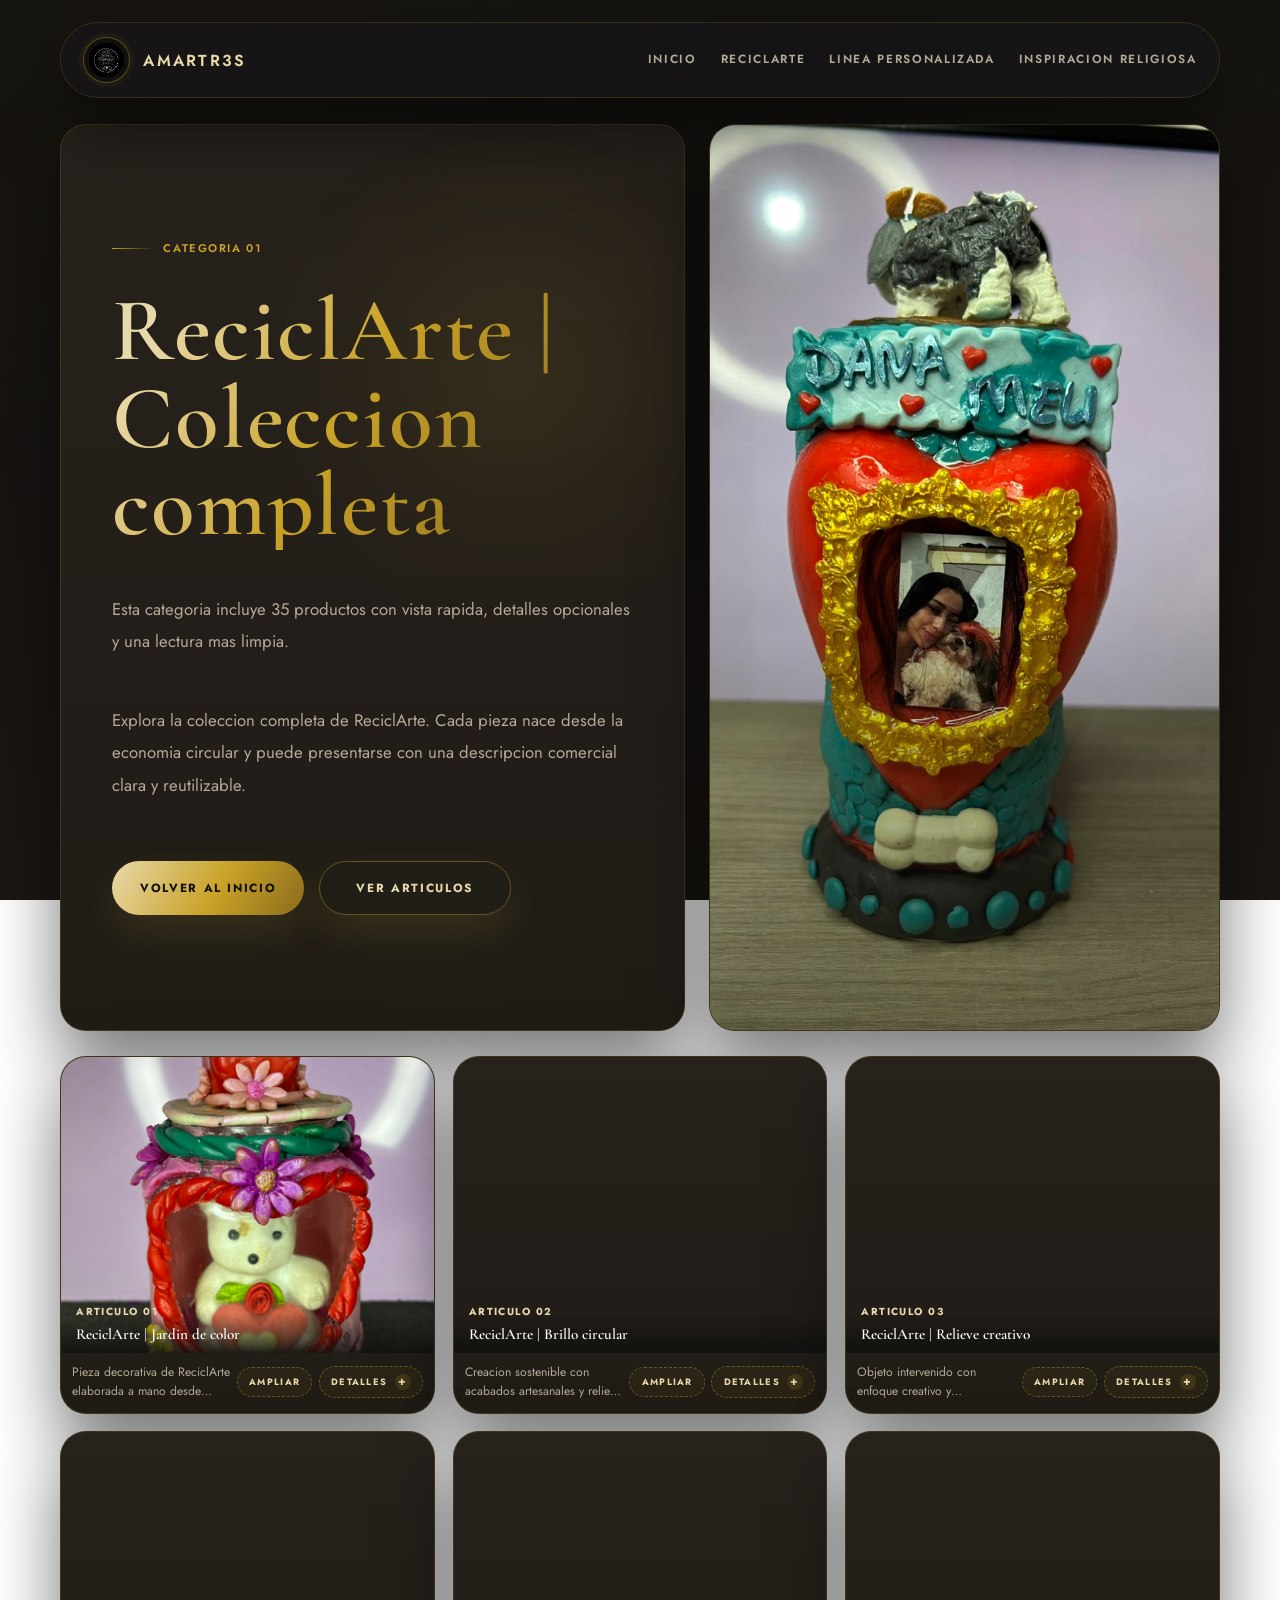
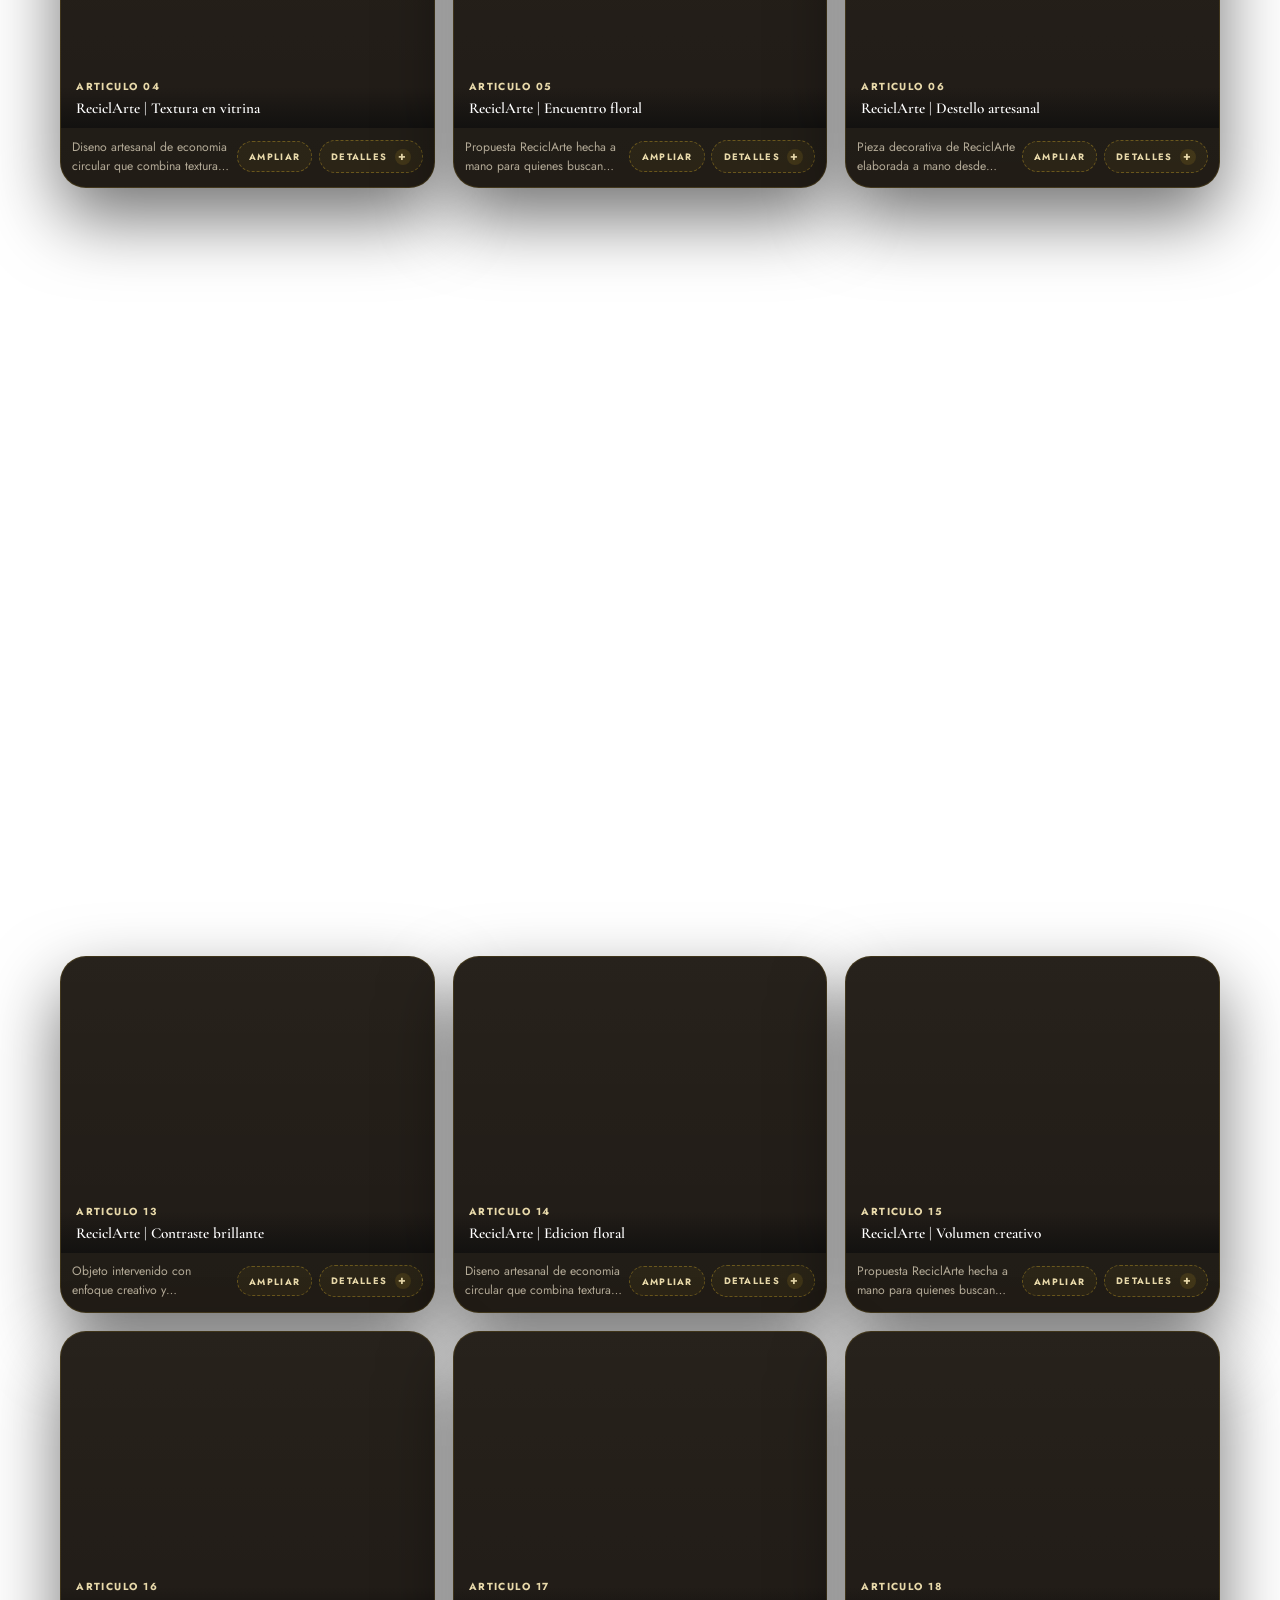
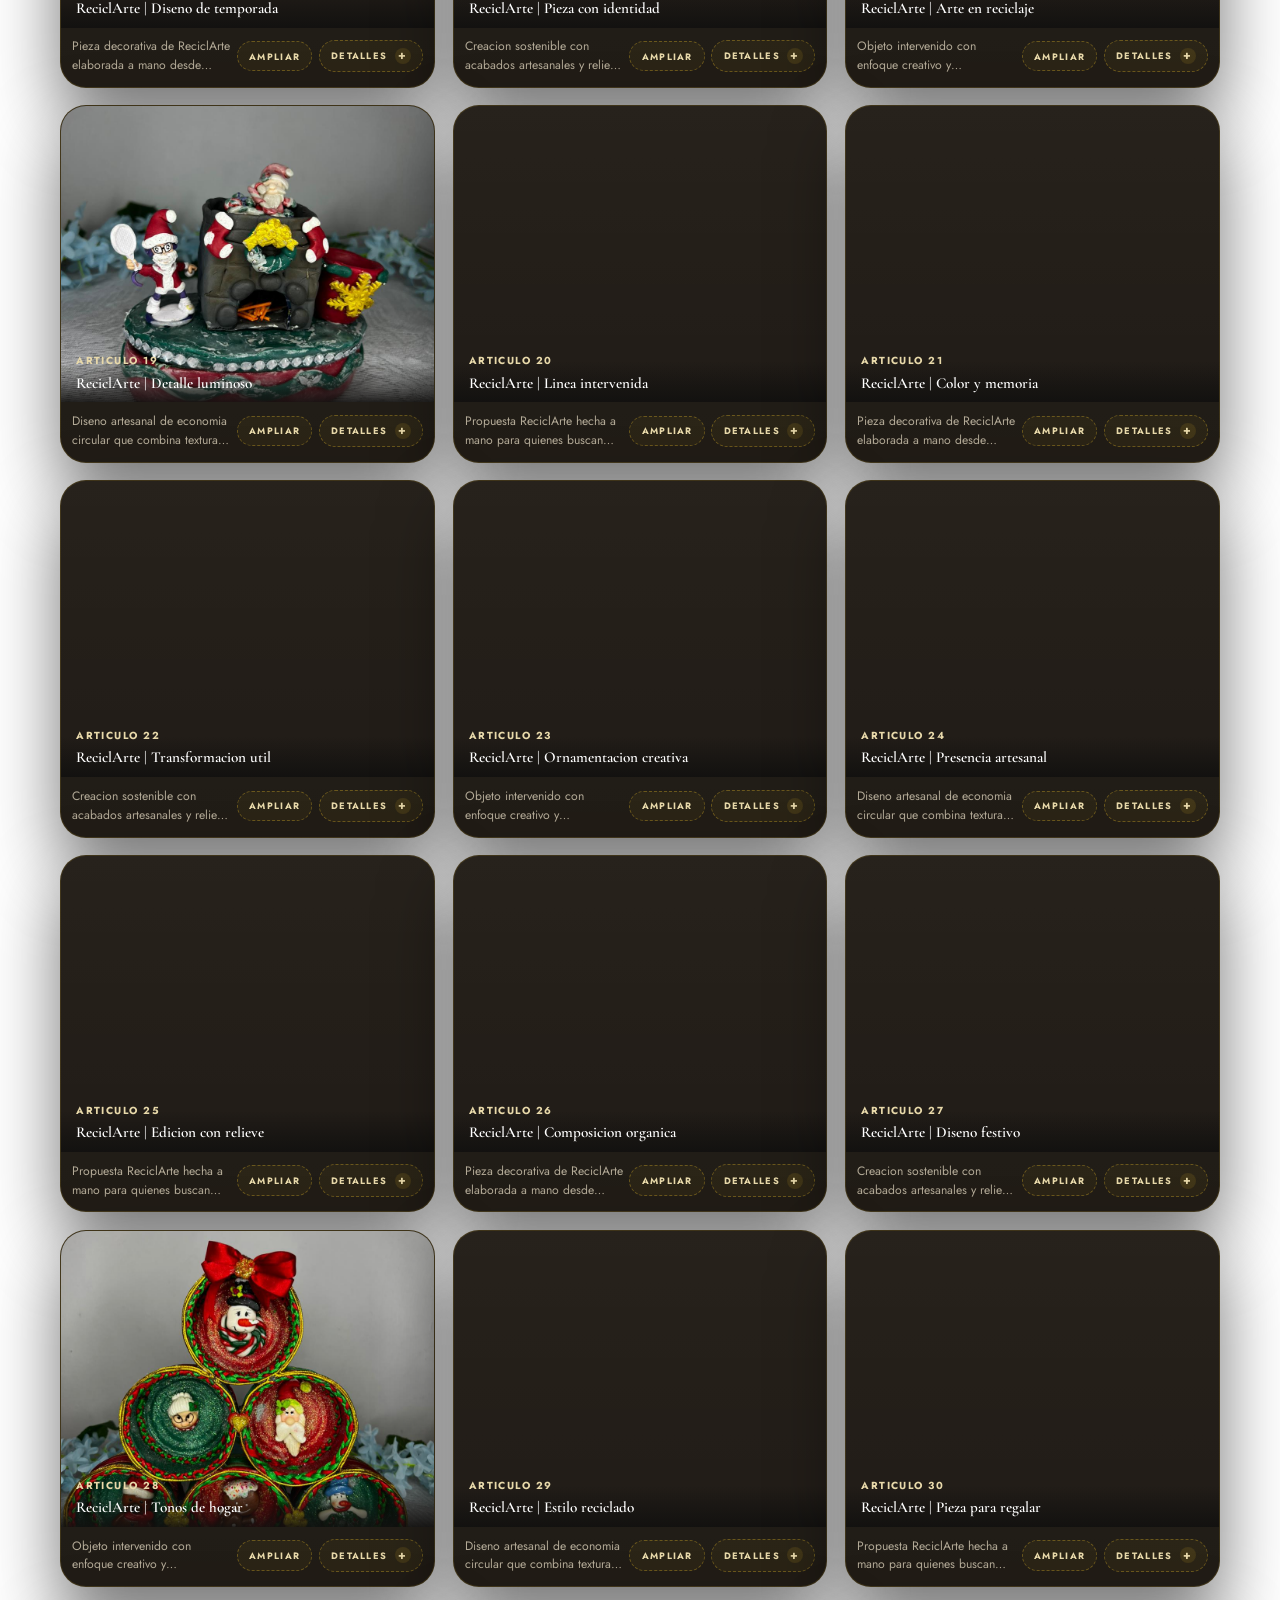
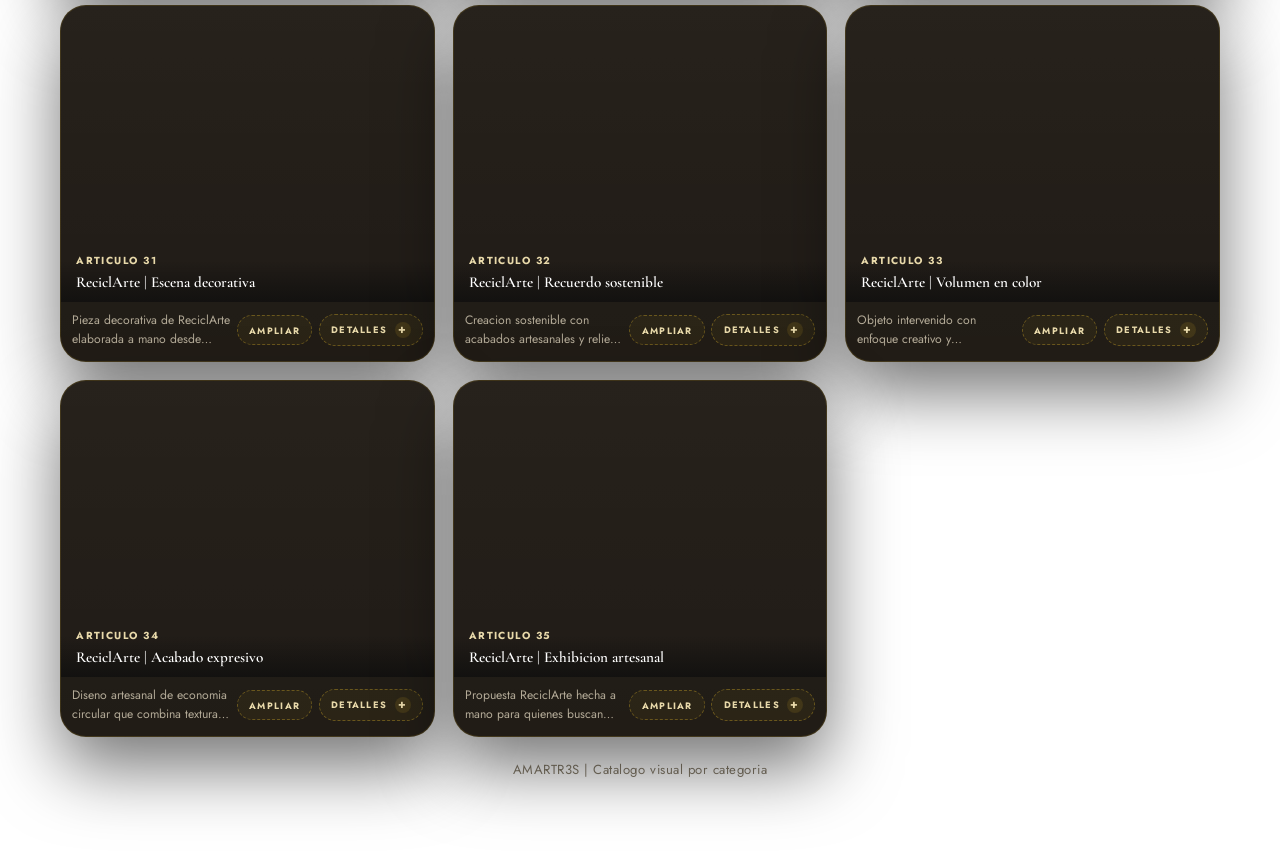
==== commit d32e8231: "Paleta mas sofisticada: negro carbon, marron oscuro, dorado envejecido y crema como acentos; corrige" ====
--- a/catalogo.html
+++ b/catalogo.html
@@ -4,7 +4,7 @@
         <title>AMARTR3S | Catalogo</title>
         <meta charset="utf-8" />
         <meta name="viewport" content="width=device-width, initial-scale=1" />
-        <meta name="theme-color" content="#08070a" />
+        <meta name="theme-color" content="#11100f" />
         <meta
             name="description"
             content="Catalogos por categoria de AMARTR3S con galeria completa y espacio para describir cada articulo."
@@ -137,12 +137,22 @@
             var modalPanel = document.querySelector(".modal-panel");
             var lockedScrollY = 0;
 
+            function getScrollbarWidth() {
+                return window.innerWidth - document.documentElement.clientWidth;
+            }
+
             function openModal(item, index) {
                 lockedScrollY = window.scrollY || window.pageYOffset;
+                var scrollbarWidth = getScrollbarWidth();
                 document.body.classList.add("modal-open");
                 document.documentElement.style.overflow = "hidden";
+                if (scrollbarWidth > 0) {
+                    document.documentElement.style.paddingRight = scrollbarWidth + "px";
+                }
                 document.body.style.position = "fixed";
                 document.body.style.top = -lockedScrollY + "px";
+                document.body.style.left = "0";
+                document.body.style.right = "0";
                 document.body.style.width = "100%";
                 modal.classList.add("active");
                 modal.setAttribute("aria-hidden", "false");
@@ -165,10 +175,16 @@
                 modalImage.src = "";
                 document.body.classList.remove("modal-open");
                 document.documentElement.style.overflow = "";
+                document.documentElement.style.paddingRight = "";
                 document.body.style.position = "";
                 document.body.style.top = "";
+                document.body.style.left = "";
+                document.body.style.right = "";
                 document.body.style.width = "";
+                var previousScrollBehavior = document.documentElement.style.scrollBehavior;
+                document.documentElement.style.scrollBehavior = "auto";
                 window.scrollTo(0, lockedScrollY);
+                document.documentElement.style.scrollBehavior = previousScrollBehavior;
             }
 
             activeCatalog.items.forEach(function (item, index) {
--- a/assets/css/theme.css
+++ b/assets/css/theme.css
@@ -4,25 +4,25 @@
    ========================================================= */
 
 :root {
-    --black: #08070a;
-    --black-soft: #0f0d10;
-    --charcoal: #17141a;
-    --charcoal-2: #1f1a1f;
-    --line: rgba(212, 175, 55, 0.18);
-    --line-strong: rgba(212, 175, 55, 0.4);
-
-    --gold: #d4af37;
-    --gold-light: #f2dc9b;
-    --gold-deep: #9c7a24;
-    --gold-glow: rgba(212, 175, 55, 0.28);
-
-    --ink: #f4efe4;
-    --muted: #b9b0a2;
-    --muted-2: #8b8377;
+    --black: #11100f;
+    --black-soft: #1b1713;
+    --charcoal: #1d1812;
+    --charcoal-2: #241f18;
+    --line: rgba(201, 162, 39, 0.18);
+    --line-strong: rgba(201, 162, 39, 0.4);
+
+    --gold: #c9a227;
+    --gold-light: #e8d9aa;
+    --gold-deep: #8a6c1d;
+    --gold-glow: rgba(201, 162, 39, 0.16);
+
+    --ink: #ece5d5;
+    --muted: #b3aa97;
+    --muted-2: #857c6b;
 
     --card: linear-gradient(180deg, rgba(255, 255, 255, 0.045), rgba(255, 255, 255, 0.015));
     --shadow: 0 30px 70px rgba(0, 0, 0, 0.55);
-    --shadow-gold: 0 18px 40px rgba(212, 175, 55, 0.14);
+    --shadow-gold: 0 18px 40px rgba(201, 162, 39, 0.14);
     --radius: 26px;
     --radius-sm: 16px;
 }
@@ -40,9 +40,10 @@
 body {
     margin: 0;
     background:
-        radial-gradient(circle at 12% 0%, rgba(212, 175, 55, 0.1), transparent 32%),
-        radial-gradient(circle at 88% 18%, rgba(212, 175, 55, 0.07), transparent 30%),
+        radial-gradient(ellipse at 18% -8%, rgba(201, 162, 39, 0.05), transparent 42%),
+        radial-gradient(ellipse at 85% 12%, rgba(201, 162, 39, 0.035), transparent 40%),
         linear-gradient(180deg, var(--black) 0%, var(--black-soft) 100%);
+    background-attachment: fixed;
     color: var(--ink);
     -webkit-font-smoothing: antialiased;
     text-rendering: optimizeLegibility;
@@ -64,6 +65,8 @@
     font-weight: 600;
     color: var(--ink);
     margin: 0;
+    font-variant-numeric: lining-nums proportional-nums;
+    font-feature-settings: "lnum" 1;
 }
 
 a,
@@ -177,6 +180,7 @@
     color: var(--gold-light);
     font-size: 1rem;
     font-weight: 600;
+    font-variant-numeric: lining-nums proportional-nums;
 }
 
 .brand img {
@@ -187,7 +191,7 @@
     background: var(--black);
     padding: 0.3rem;
     border: 1px solid var(--line-strong);
-    box-shadow: 0 0 0 4px rgba(212, 175, 55, 0.05);
+    box-shadow: 0 0 0 4px rgba(201, 162, 39, 0.05);
 }
 
 .nav-links,
@@ -244,7 +248,7 @@
     flex-shrink: 0;
     border: 1px solid var(--line);
     border-radius: 999px;
-    background: rgba(212, 175, 55, 0.06);
+    background: rgba(201, 162, 39, 0.06);
     cursor: pointer;
     padding: 0;
 }
@@ -351,11 +355,13 @@
 .hero-copy:before {
     content: "";
     position: absolute;
-    top: -40%;
-    right: -20%;
-    width: 60%;
-    height: 140%;
-    background: radial-gradient(circle, var(--gold-glow), transparent 70%);
+    top: 0;
+    right: 0;
+    width: 55%;
+    height: 55%;
+    background: radial-gradient(circle, rgba(201, 162, 39, 0.35), transparent 65%);
+    filter: blur(70px);
+    opacity: 0.45;
     pointer-events: none;
 }
 
@@ -398,7 +404,7 @@
     padding: 1rem 1.1rem;
     border: 1px solid var(--line);
     border-radius: var(--radius-sm);
-    background: rgba(212, 175, 55, 0.045);
+    background: rgba(201, 162, 39, 0.045);
     color: var(--ink);
     font-size: 0.68rem;
     font-weight: 600;
@@ -412,7 +418,7 @@
     transform: translateY(-4px);
     border-color: var(--line-strong);
     box-shadow: var(--shadow-gold);
-    background: rgba(212, 175, 55, 0.09);
+    background: rgba(201, 162, 39, 0.09);
 }
 
 .pill-title {
@@ -464,7 +470,7 @@
 .cta.primary:hover,
 .back-link:hover {
     transform: translateY(-3px);
-    box-shadow: 0 22px 46px rgba(212, 175, 55, 0.26);
+    box-shadow: 0 22px 46px rgba(201, 162, 39, 0.26);
 }
 
 .cta.secondary,
@@ -476,7 +482,7 @@
 
 .cta.secondary:hover,
 .back-link.secondary:hover {
-    background: rgba(212, 175, 55, 0.08);
+    background: rgba(201, 162, 39, 0.08);
     transform: translateY(-3px);
 }
 
@@ -502,7 +508,7 @@
     content: "";
     position: absolute;
     inset: 0;
-    background: linear-gradient(180deg, rgba(8, 7, 10, 0) 40%, rgba(8, 7, 10, 0.55) 100%);
+    background: linear-gradient(180deg, rgba(17, 16, 15, 0) 40%, rgba(17, 16, 15, 0.55) 100%);
     pointer-events: none;
 }
 
@@ -562,12 +568,12 @@
     padding: 1rem 1rem 1.05rem 1rem;
     border-radius: var(--radius-sm);
     border: 1px solid var(--line);
-    background: rgba(212, 175, 55, 0.035);
+    background: rgba(201, 162, 39, 0.035);
 }
 
 .split-note.vision {
     border-color: var(--line-strong);
-    background: rgba(212, 175, 55, 0.06);
+    background: rgba(201, 162, 39, 0.06);
 }
 
 .split-note h4 {
@@ -681,7 +687,7 @@
     content: "";
     position: absolute;
     inset: 1rem 1rem 0 1rem;
-    background: linear-gradient(180deg, transparent 42%, rgba(8, 7, 10, 0.7) 100%);
+    background: linear-gradient(180deg, transparent 42%, rgba(17, 16, 15, 0.7) 100%);
     border-radius: 22px;
     pointer-events: none;
 }
@@ -710,7 +716,7 @@
     border-radius: 14px;
     object-fit: cover;
     display: block;
-    border: 2px solid rgba(212, 175, 55, 0.35);
+    border: 2px solid rgba(201, 162, 39, 0.35);
     box-shadow: 0 12px 24px rgba(0, 0, 0, 0.5);
 }
 
@@ -751,7 +757,7 @@
     align-items: center;
     padding: 1rem 1.1rem;
     border-radius: var(--radius-sm);
-    background: rgba(212, 175, 55, 0.06);
+    background: rgba(201, 162, 39, 0.06);
     border: 1px solid var(--line);
     color: var(--gold-light);
     font-size: 0.72rem;
@@ -761,14 +767,14 @@
 
 .contact-chip:hover {
     border-color: var(--line-strong);
-    background: rgba(212, 175, 55, 0.11);
+    background: rgba(201, 162, 39, 0.11);
     transform: translateY(-2px);
 }
 
 .contact-note {
     padding: 1.5rem 1.7rem;
     border-radius: var(--radius-sm);
-    background: rgba(212, 175, 55, 0.035);
+    background: rgba(201, 162, 39, 0.035);
     border: 1px dashed var(--line-strong);
     color: var(--muted);
 }
@@ -842,7 +848,7 @@
     position: absolute;
     inset: auto 0 0 0;
     padding: 1.1rem 0.95rem 0.65rem 0.95rem;
-    background: linear-gradient(180deg, rgba(8, 7, 10, 0) 45%, rgba(8, 7, 10, 0.55) 78%, rgba(8, 7, 10, 0.9) 100%);
+    background: linear-gradient(180deg, rgba(17, 16, 15, 0) 45%, rgba(17, 16, 15, 0.55) 78%, rgba(17, 16, 15, 0.9) 100%);
     text-align: left;
 }
 
@@ -888,7 +894,7 @@
     padding: 0.42rem 0.7rem;
     border-radius: 999px;
     border: 1px dashed var(--line-strong);
-    background: rgba(212, 175, 55, 0.06);
+    background: rgba(201, 162, 39, 0.06);
     color: var(--gold-light);
     font-size: 0.58rem;
     font-weight: 700;
@@ -900,14 +906,14 @@
 
 .item-view:hover,
 .item-view:focus {
-    background: rgba(212, 175, 55, 0.16);
+    background: rgba(201, 162, 39, 0.16);
 }
 
 .item-details {
     justify-self: end;
     margin-top: 0;
     border-radius: 999px;
-    background: rgba(212, 175, 55, 0.06);
+    background: rgba(201, 162, 39, 0.06);
     border: 1px dashed var(--line-strong);
     overflow: hidden;
     min-width: 0;
@@ -937,7 +943,7 @@
     width: 1rem;
     height: 1rem;
     border-radius: 999px;
-    background: rgba(212, 175, 55, 0.14);
+    background: rgba(201, 162, 39, 0.14);
     display: inline-flex;
     align-items: center;
     justify-content: center;
@@ -980,20 +986,24 @@
 .modal-shell {
     position: fixed;
     inset: 0;
-    display: none;
+    display: flex;
     align-items: center;
     justify-content: center;
     padding: 1.2rem;
-    background: rgba(4, 3, 5, 0.86);
+    background: rgba(17, 16, 15, 0.86);
     backdrop-filter: blur(6px);
     z-index: 1000;
     overflow: auto;
     overscroll-behavior: contain;
     -webkit-overflow-scrolling: touch;
+    opacity: 0;
+    visibility: hidden;
+    transition: opacity 0.22s ease;
 }
 
 .modal-shell.active {
-    display: flex;
+    opacity: 1;
+    visibility: visible;
 }
 
 .modal-panel {
@@ -1007,6 +1017,12 @@
     background: var(--charcoal);
     border: 1px solid var(--line-strong);
     box-shadow: 0 40px 100px rgba(0, 0, 0, 0.7);
+    transform: scale(0.96);
+    transition: transform 0.22s ease;
+}
+
+.modal-shell.active .modal-panel {
+    transform: scale(1);
 }
 
 .modal-visual {
@@ -1043,7 +1059,7 @@
     height: 2.6rem;
     border: 1px solid var(--line);
     border-radius: 999px;
-    background: rgba(212, 175, 55, 0.08);
+    background: rgba(201, 162, 39, 0.08);
     color: var(--gold-light);
     font-size: 1.2rem;
     cursor: pointer;
@@ -1051,7 +1067,7 @@
 }
 
 .modal-close:hover {
-    background: rgba(212, 175, 55, 0.18);
+    background: rgba(201, 162, 39, 0.18);
     border-color: var(--line-strong);
 }
 
@@ -1073,7 +1089,7 @@
 .detail-box {
     padding: 1rem 1.1rem;
     border-radius: var(--radius-sm);
-    background: rgba(212, 175, 55, 0.035);
+    background: rgba(201, 162, 39, 0.035);
     border: 1px solid var(--line);
 }
 
@@ -1178,7 +1194,7 @@
     .nav-links a:hover,
     .nav-link:hover,
     .nav a:hover {
-        background: rgba(212, 175, 55, 0.06);
+        background: rgba(201, 162, 39, 0.06);
     }
 
     .nav-links a:after,
@@ -1218,6 +1234,12 @@
 
     .hero-copy {
         padding: 1.6rem;
+    }
+
+    .hero-copy:before {
+        width: 70%;
+        height: 35%;
+        opacity: 0.3;
     }
 
     .hero h1 {
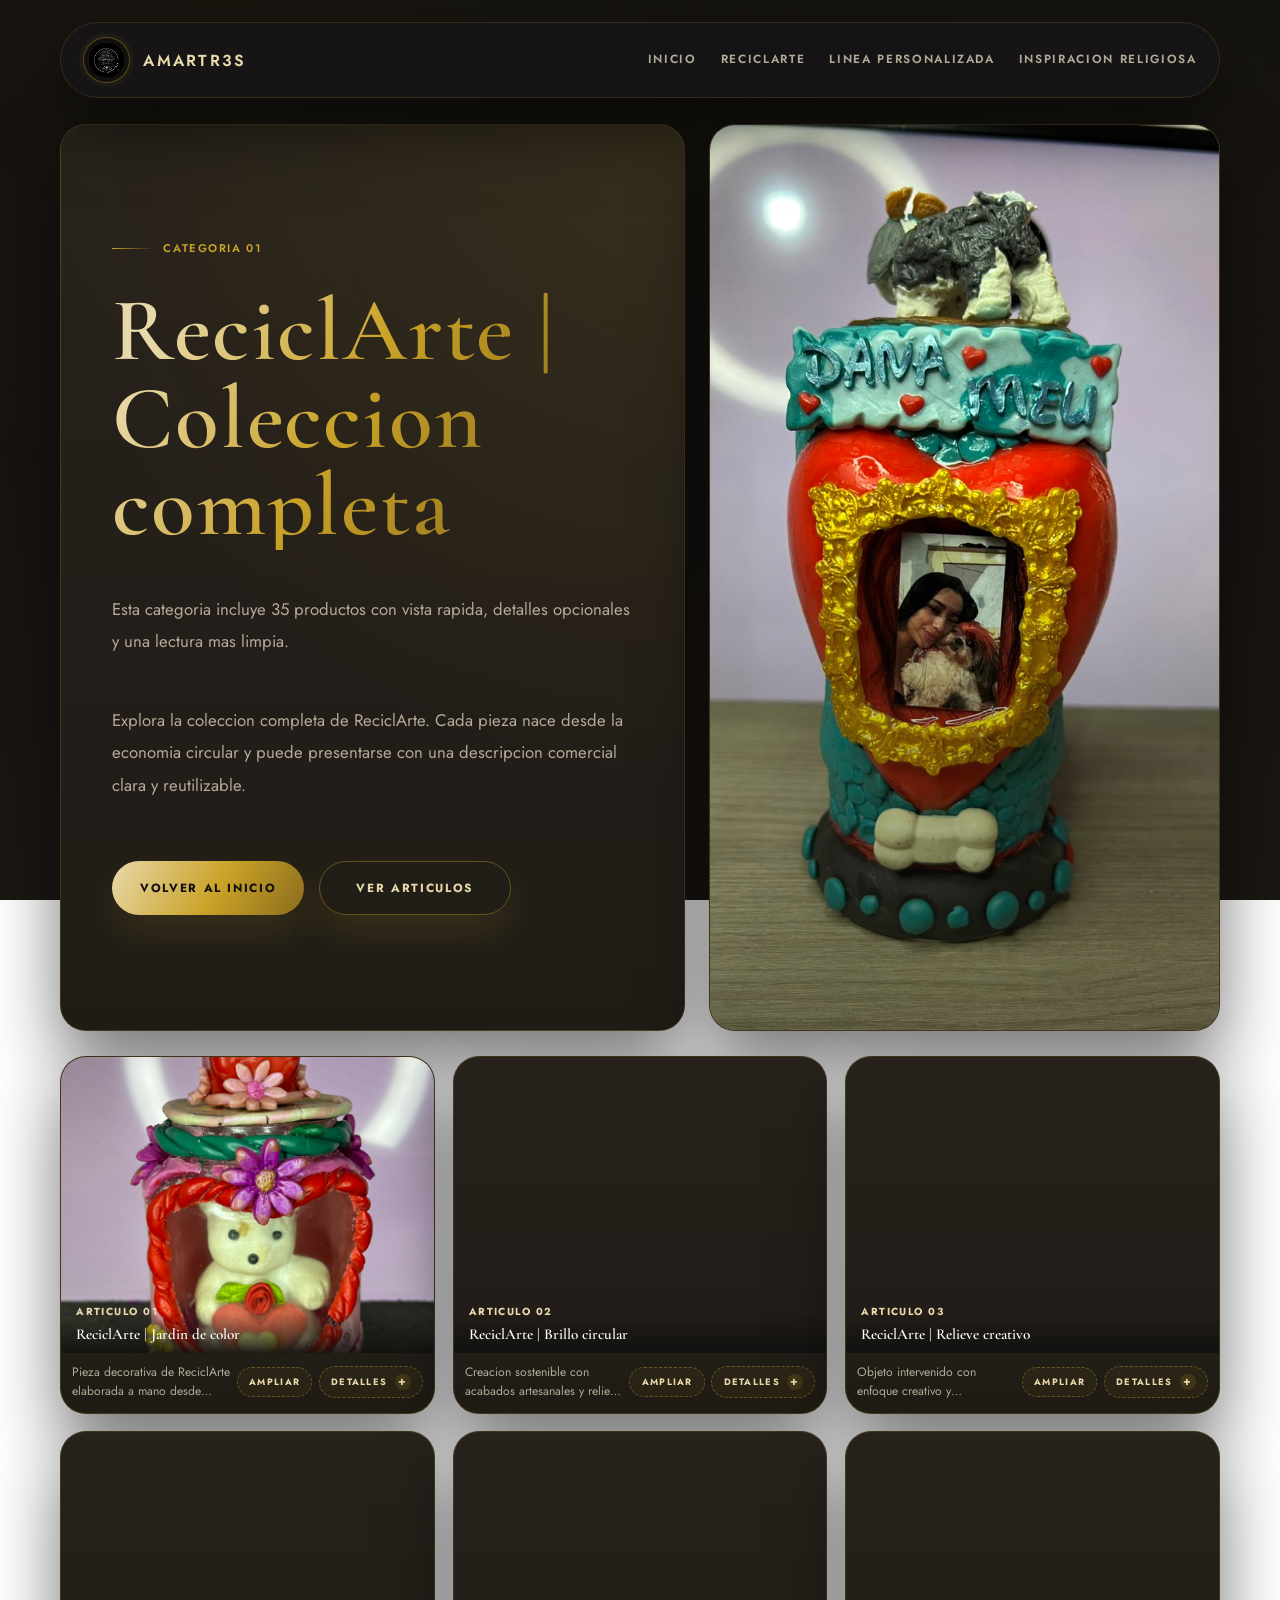
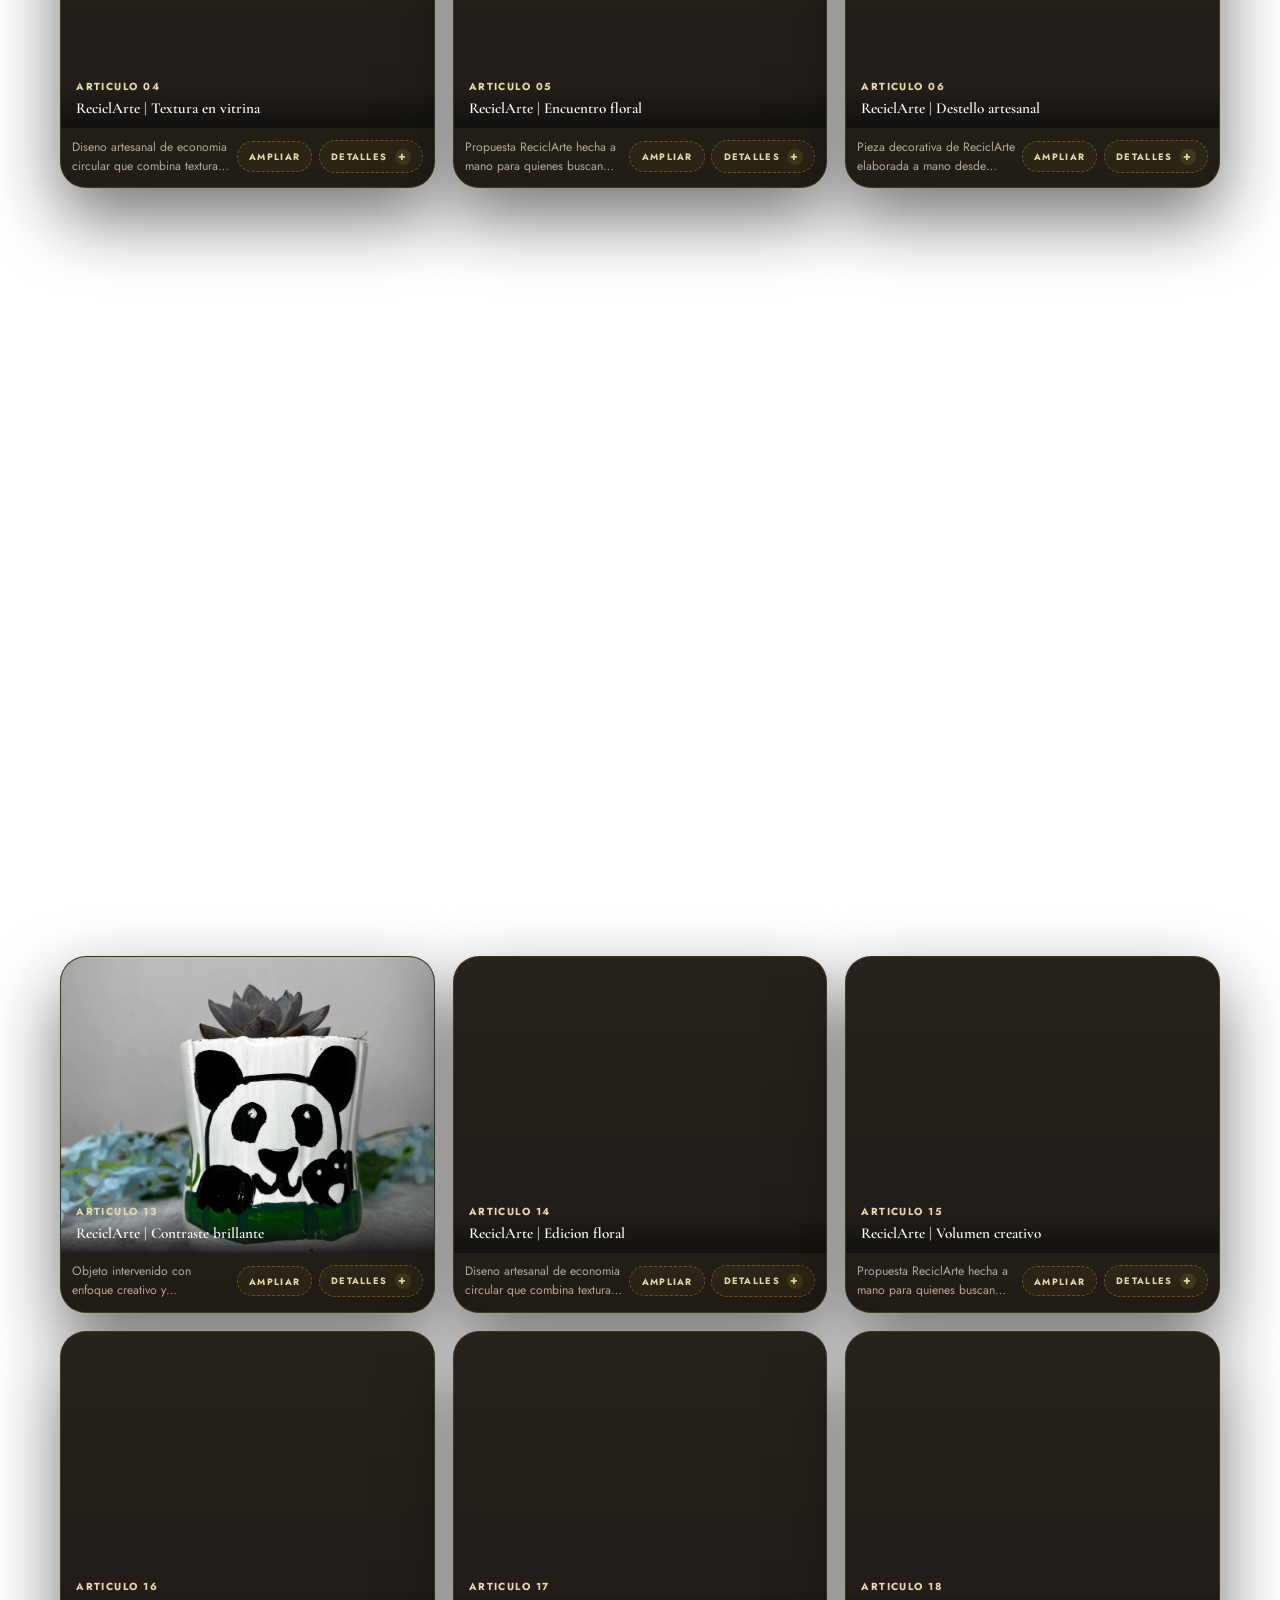
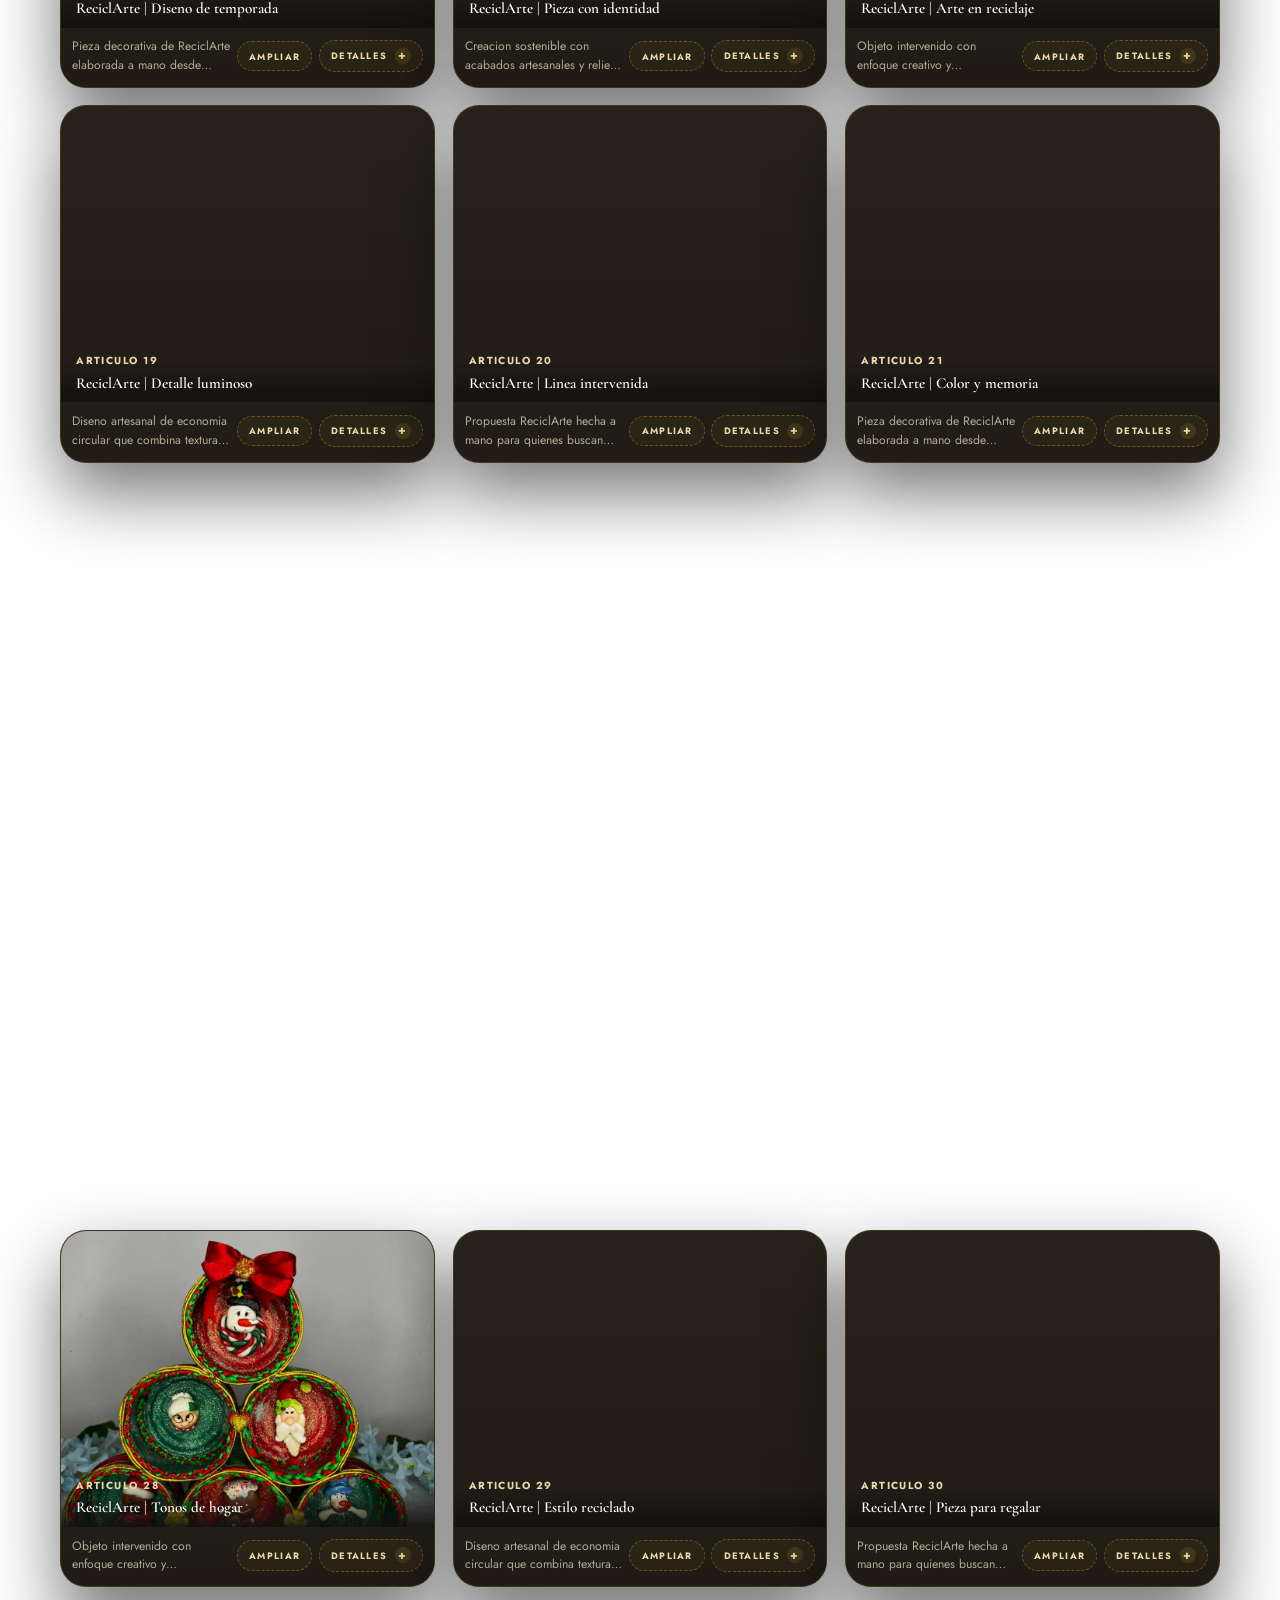
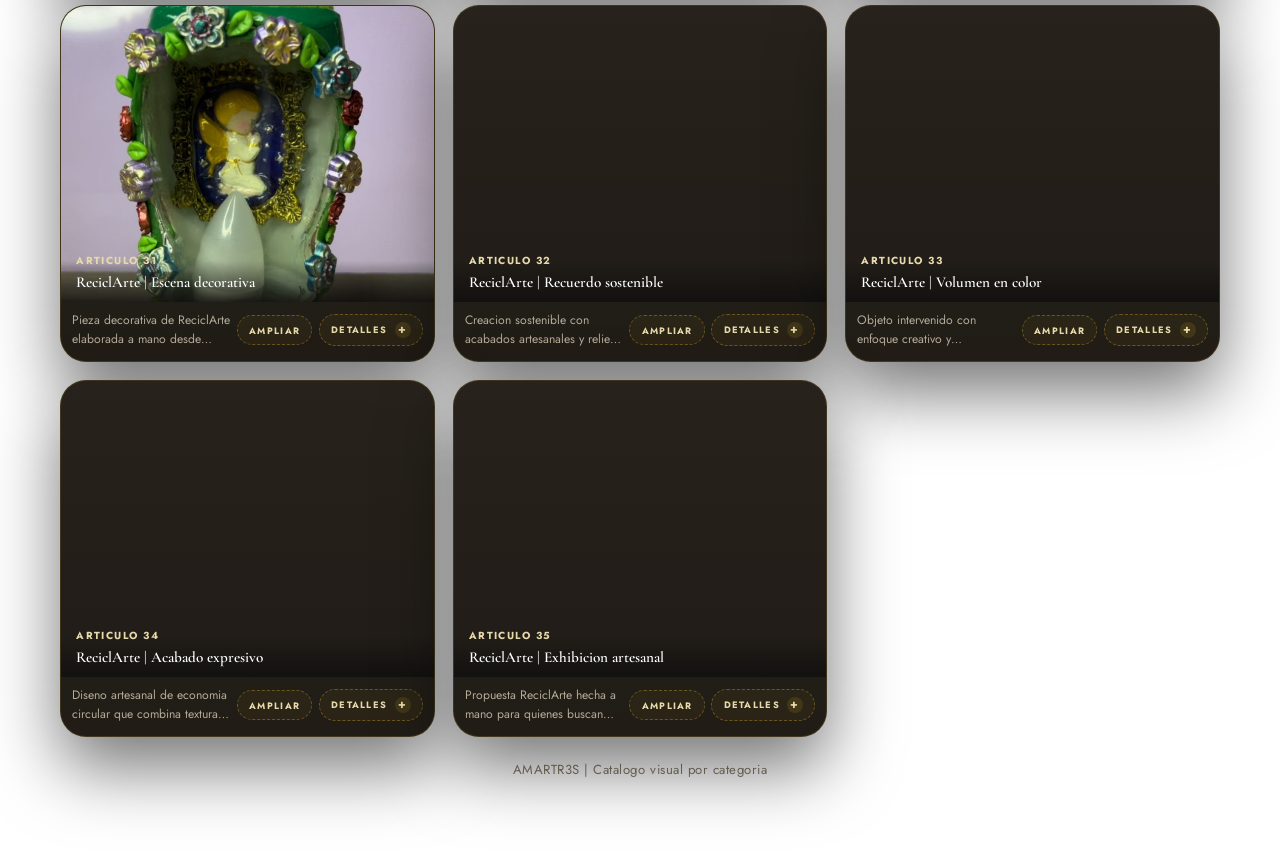
==== commit dca2e8a1: "Elimina el resplandor en pseudo-elemento que causaba una linea dura en el hero; usa un degradado rad" ====
--- a/catalogo.html
+++ b/catalogo.html
@@ -15,7 +15,7 @@
             href="https://fonts.googleapis.com/css2?family=Cormorant+Garamond:wght@500;600;700&family=Jost:wght@400;500;600;700&display=swap"
             rel="stylesheet"
         />
-        <link rel="stylesheet" href="assets/css/theme.css" />
+        <link rel="stylesheet" href="assets/css/theme.css?v=3" />
     </head>
     <body class="is-preload">
         <div id="wrapper">
--- a/assets/css/theme.css
+++ b/assets/css/theme.css
@@ -350,19 +350,7 @@
     gap: 0.6rem;
     position: relative;
     overflow: hidden;
-}
-
-.hero-copy:before {
-    content: "";
-    position: absolute;
-    top: 0;
-    right: 0;
-    width: 55%;
-    height: 55%;
-    background: radial-gradient(circle, rgba(201, 162, 39, 0.35), transparent 65%);
-    filter: blur(70px);
-    opacity: 0.45;
-    pointer-events: none;
+    background-image: radial-gradient(circle at 100% 0%, rgba(201, 162, 39, 0.1), transparent 60%), var(--card);
 }
 
 .hero h1 {
@@ -1234,12 +1222,7 @@
 
     .hero-copy {
         padding: 1.6rem;
-    }
-
-    .hero-copy:before {
-        width: 70%;
-        height: 35%;
-        opacity: 0.3;
+        background-image: radial-gradient(circle at 100% 0%, rgba(201, 162, 39, 0.07), transparent 55%), var(--card);
     }
 
     .hero h1 {
